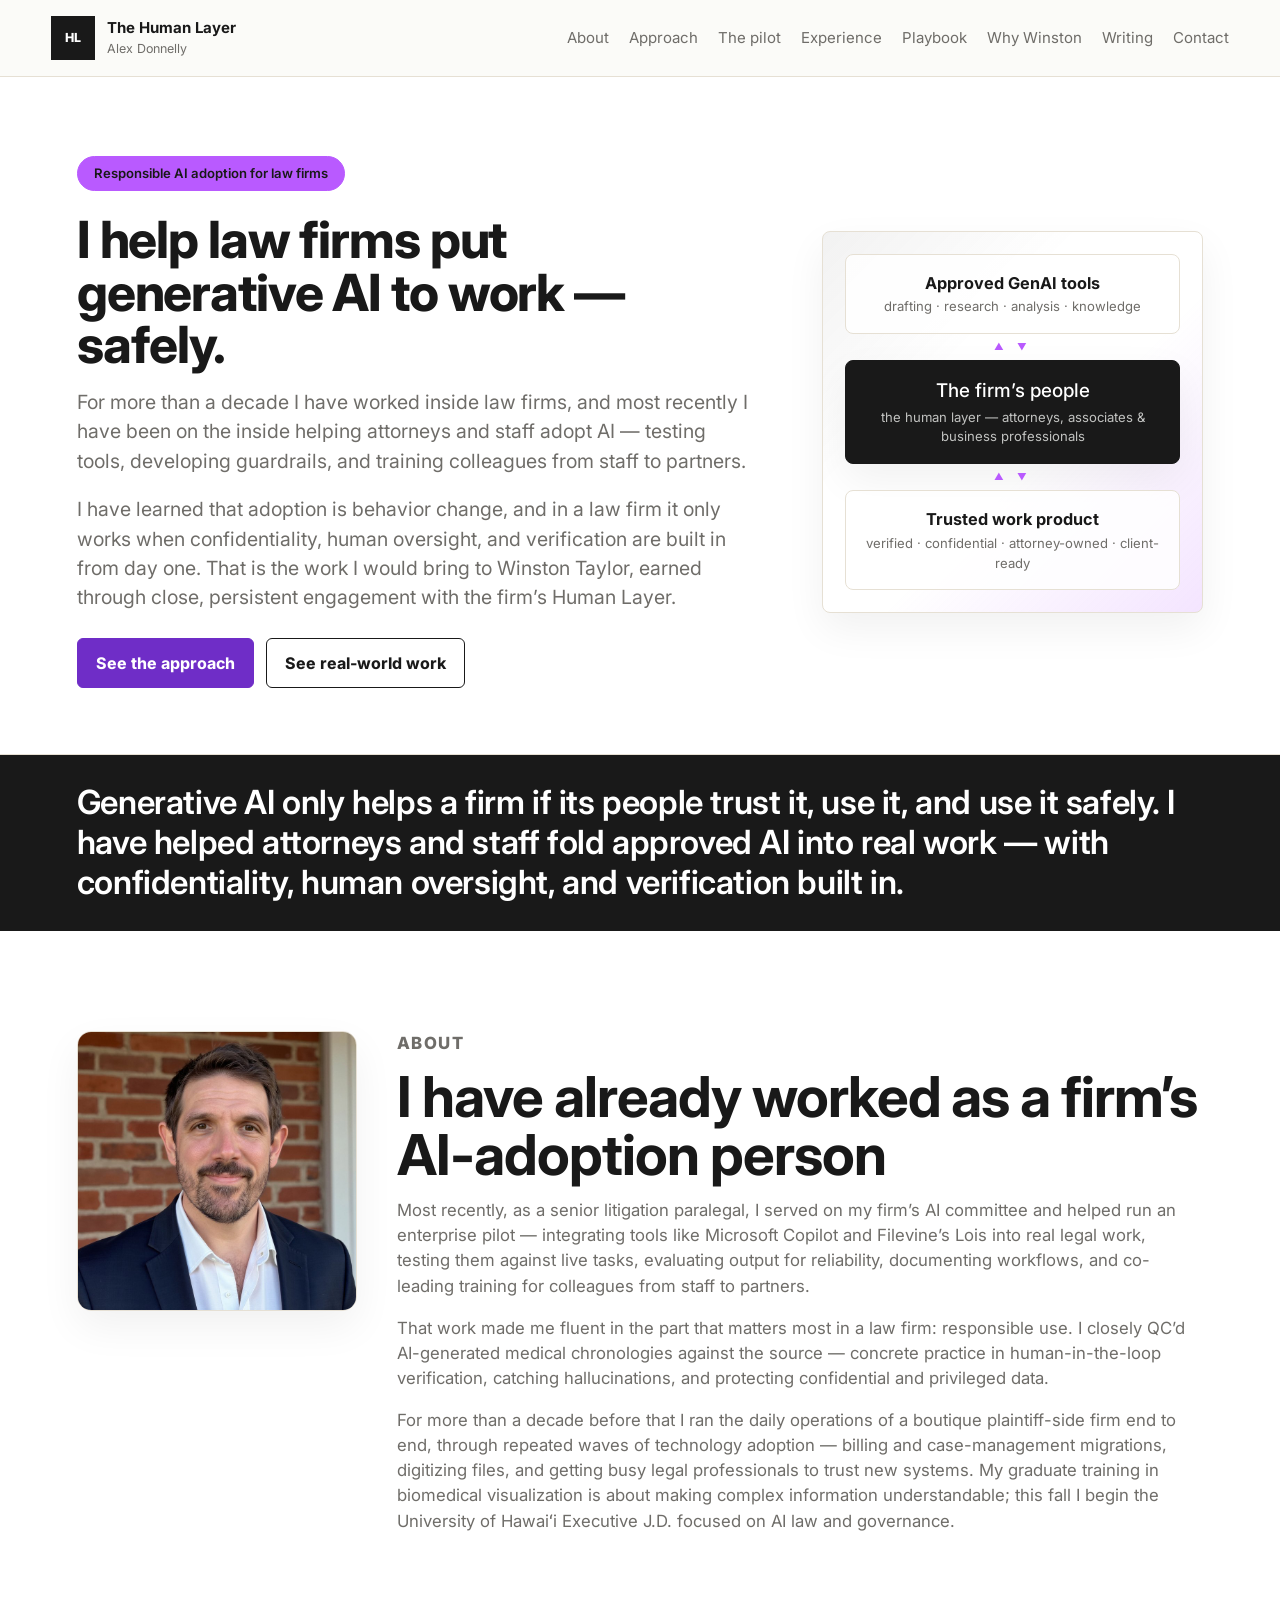
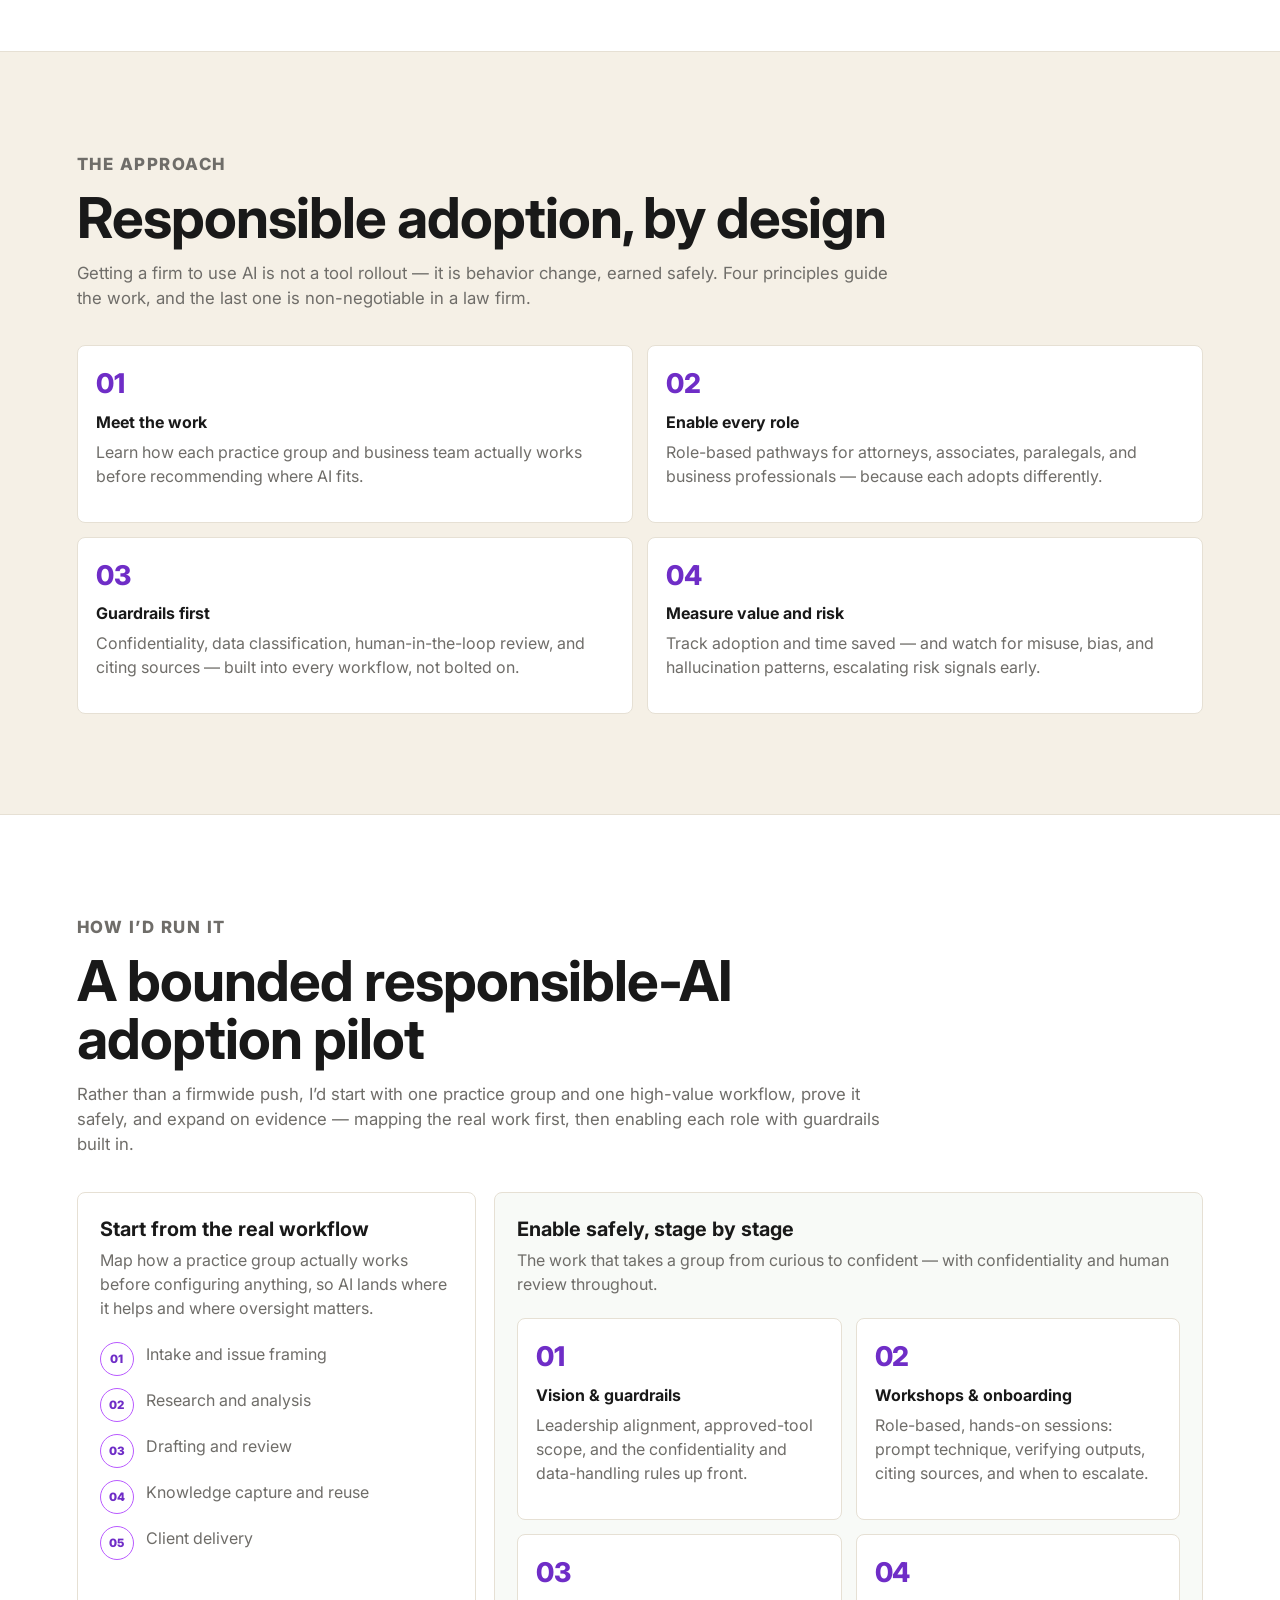
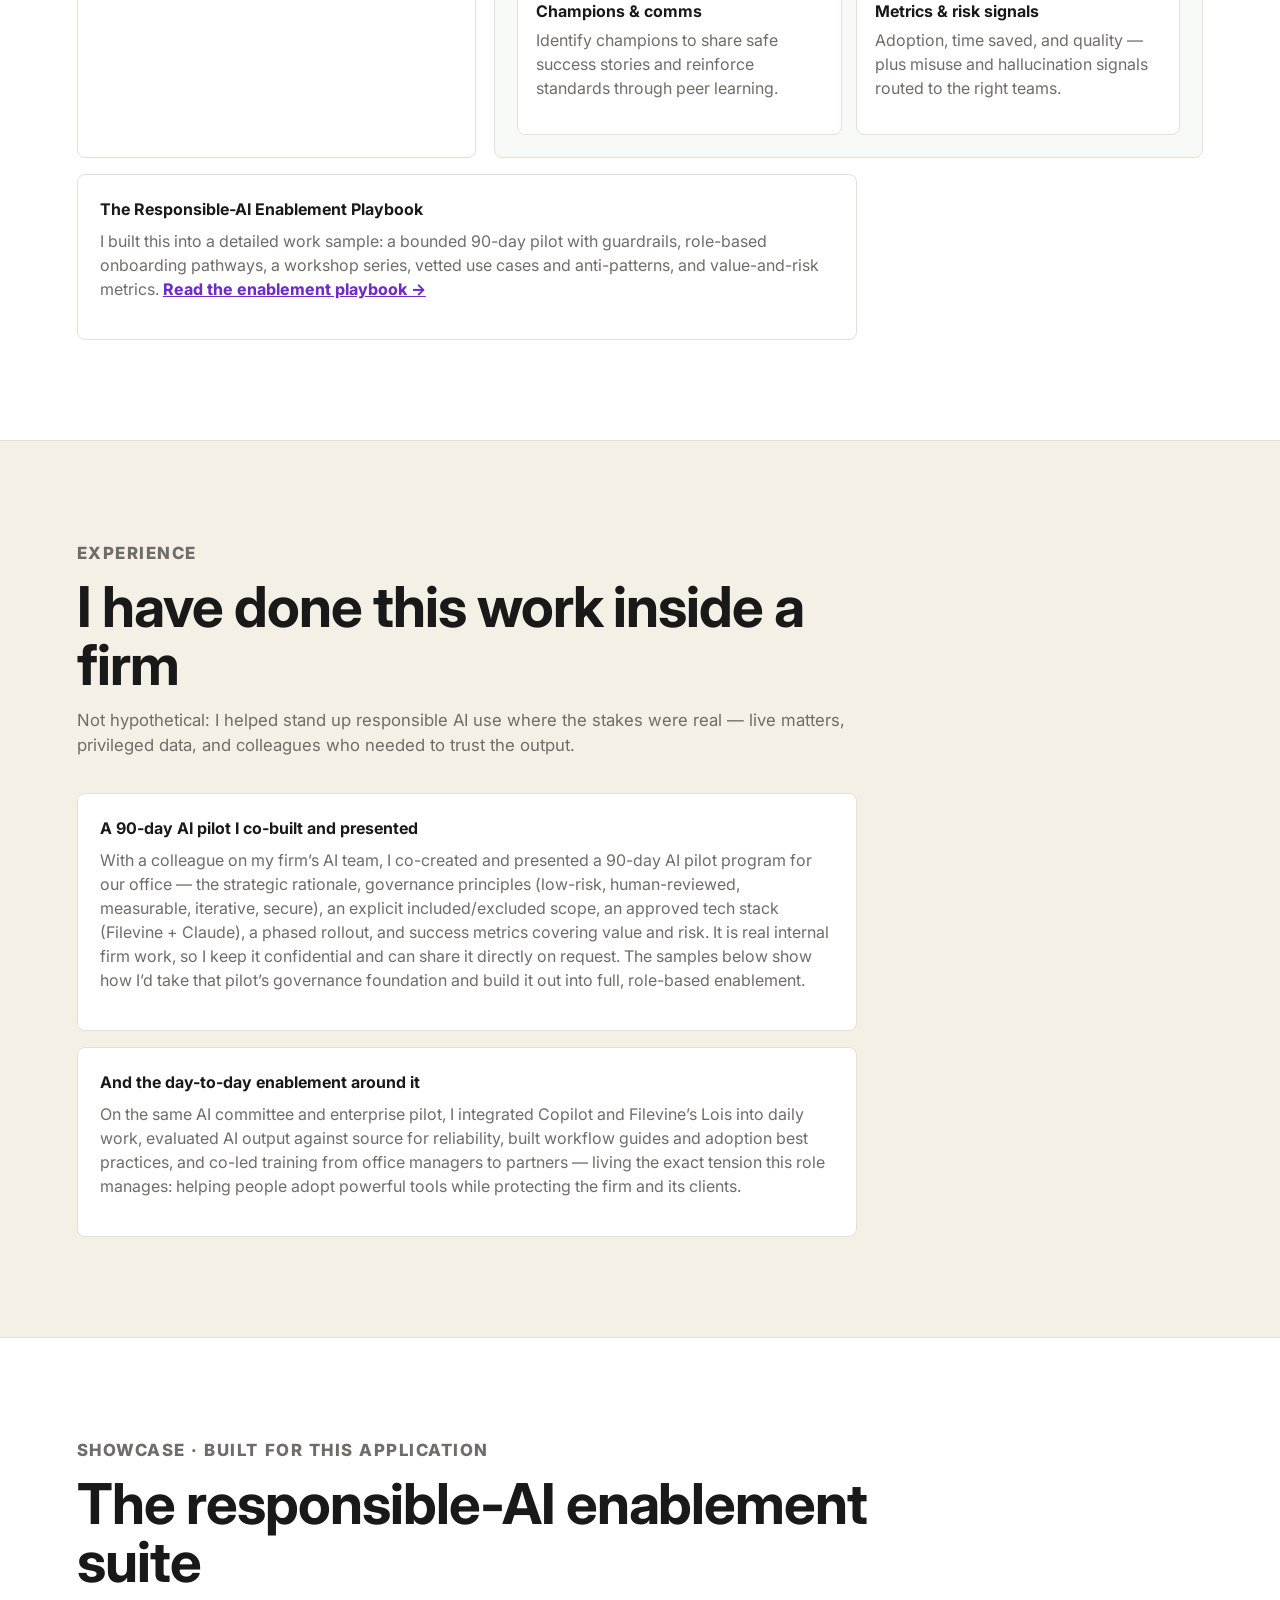
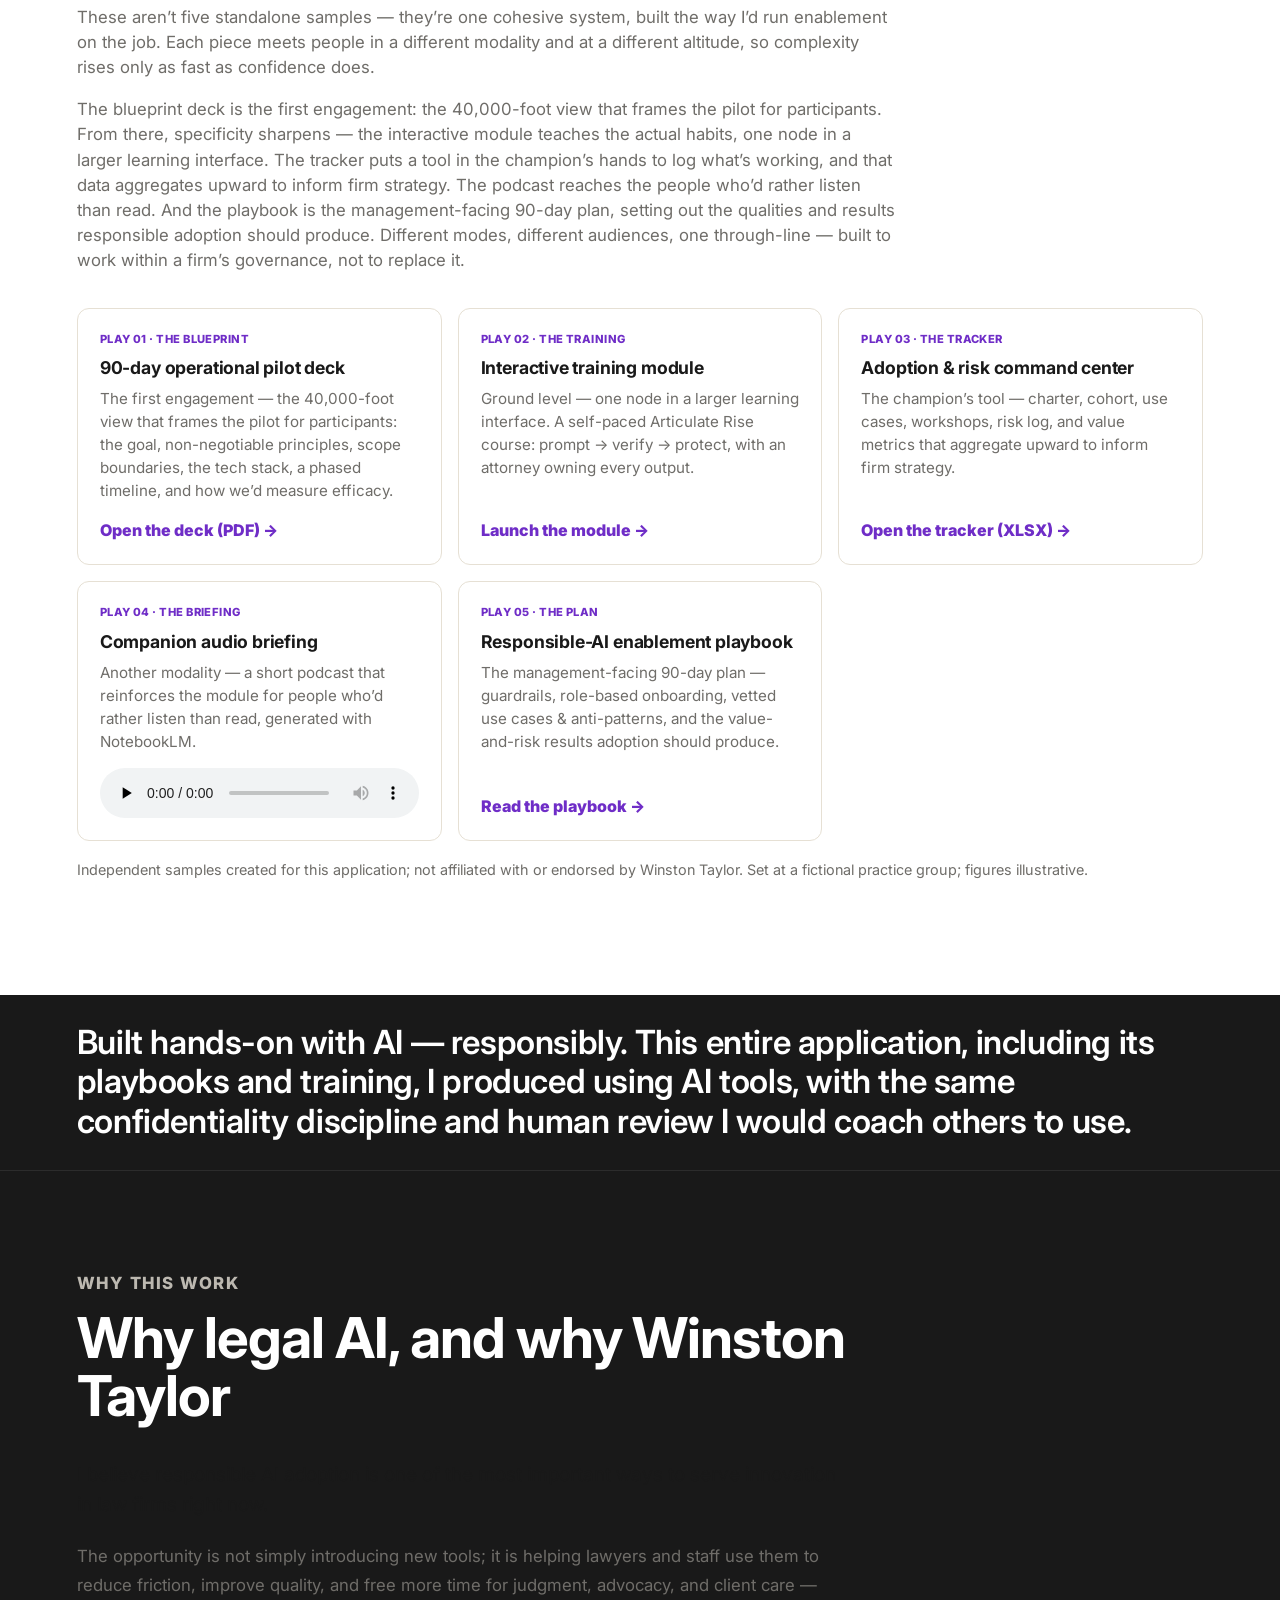
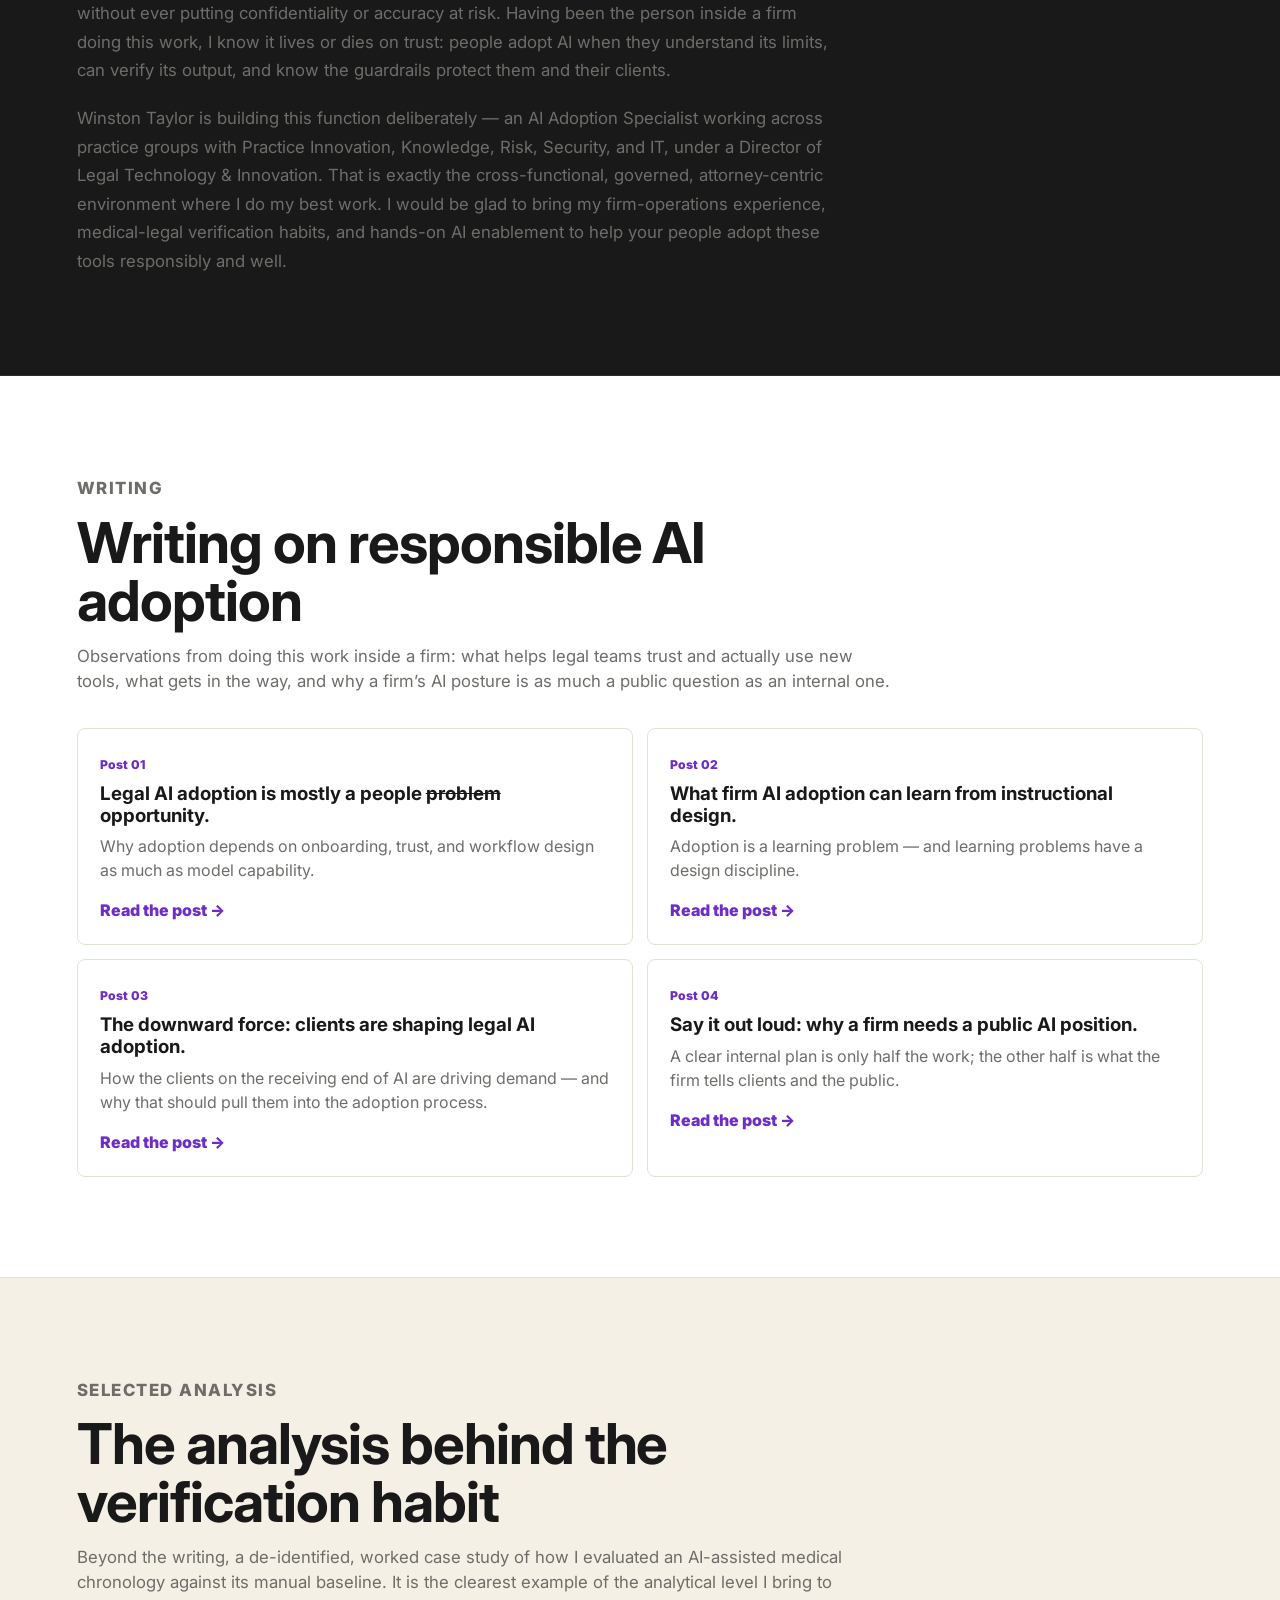
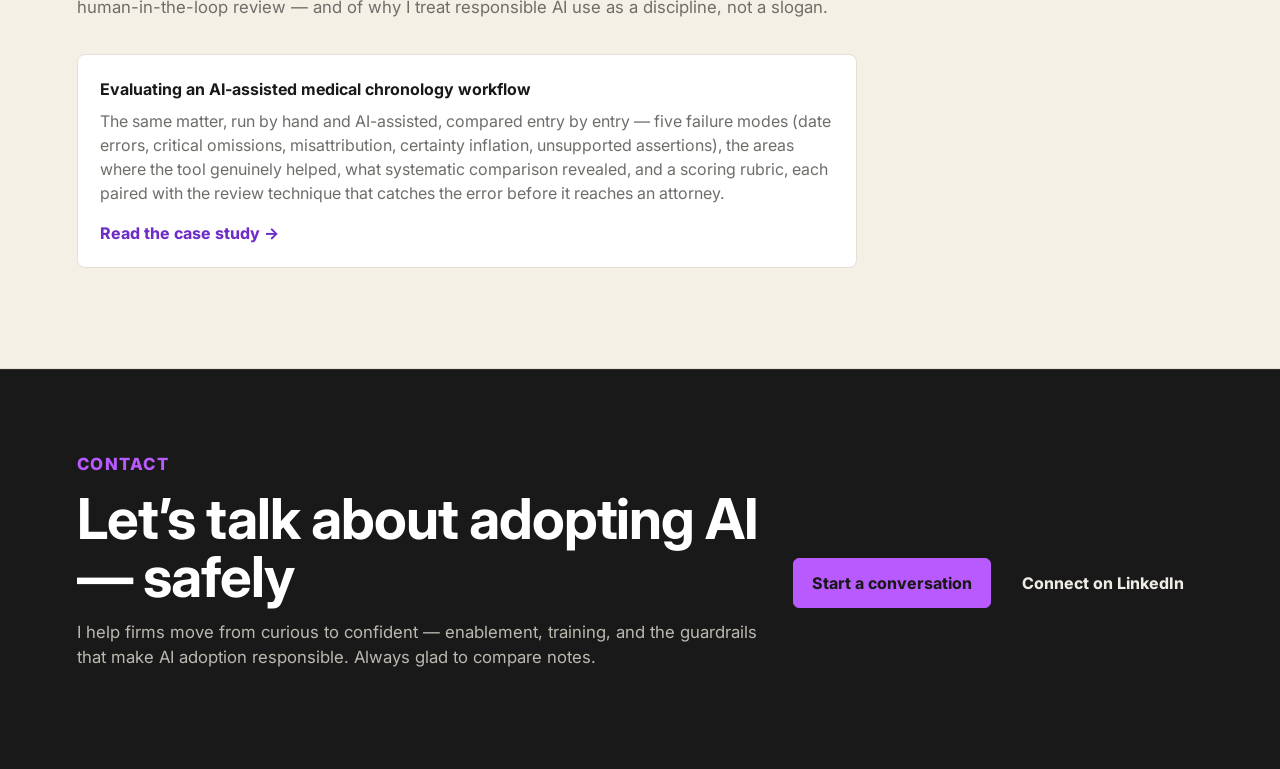
==== index.html @ 88c88d48 "style update" ====
<!doctype html>
<html lang="en">
  <head>
    <!-- Google tag (gtag.js) -->
    <script async src="https://www.googletagmanager.com/gtag/js?id=G-5SEJFHV82K"></script>
    <script>
      window.dataLayer = window.dataLayer || [];
      function gtag(){dataLayer.push(arguments);}
      gtag('js', new Date());
      gtag('config', 'G-5SEJFHV82K');
    </script>
    <meta charset="utf-8">
    <meta name="viewport" content="width=device-width, initial-scale=1">
    <title>The Human Layer | Alex Donnelly — Responsible AI Adoption for Law Firms</title>
    <meta
      name="description"
      content="Responsible generative-AI adoption inside law firms: enablement, training, guardrails, and change management that help attorneys and staff use approved AI safely and well."
    >
    <link rel="icon" href="favicon.svg" type="image/svg+xml">
    <link rel="icon" href="favicon.png" sizes="48x48">
    <link rel="apple-touch-icon" href="apple-touch-icon.png">
    <link rel="preconnect" href="https://fonts.googleapis.com">
    <link rel="preconnect" href="https://fonts.gstatic.com" crossorigin>
    <link href="https://fonts.googleapis.com/css2?family=Inter:wght@400;500;600;700;800&display=swap" rel="stylesheet">
    <link rel="stylesheet" href="styles.css?v=2">
    <style>
      .why .prose { max-width: 760px; }
      .why .prose p { margin: 0 0 1.15em; color: var(--muted); font-size: 1.05rem; line-height: 1.7; }
      .why .prose p:last-child { margin-bottom: 0; }
      .why .prose p.lead { color: var(--ink); font-size: 1.2rem; line-height: 1.6; }
    </style>
  </head>
  <body>
    <header class="site-header">
      <a class="brand" href="#top" aria-label="The Human Layer home">
        <span class="brand-mark" aria-hidden="true">HL</span>
        <span>
          <strong>The Human Layer</strong>
          <small>Alex Donnelly</small>
        </span>
      </a>
      <nav class="nav" aria-label="Primary navigation">
        <a href="#about">About</a>
        <a href="#approach">Approach</a>
        <a href="#pilot">The pilot</a>
        <a href="#experience">Experience</a>
        <a href="#playbook">Playbook</a>
        <a href="#why">Why Winston</a>
        <a href="#writing">Writing</a>
        <a href="#contact">Contact</a>
      </nav>
    </header>

    <main id="top">
      <section class="hero">
        <div class="hero-copy">
          <p class="eyebrow">Responsible AI adoption for law firms</p>
          <h1>I help law firms put generative AI to work &mdash; safely.</h1>
          <p class="lede">
            For more than a decade I have worked inside law firms, and most recently I have been on the
            inside helping attorneys and staff adopt AI &mdash; testing tools, developing guardrails, and
            training colleagues from staff to partners.
          </p>
          <p class="lede">
            I have learned that adoption is behavior change, and in a law firm it only works when
            confidentiality, human oversight, and verification are built in from day one. That is the work I
            would bring to Winston Taylor, earned through close, persistent engagement with the firm&rsquo;s
            Human Layer.
          </p>
          <div class="hero-actions" aria-label="Primary actions">
            <a class="button primary" href="#approach">See the approach</a>
            <a class="button secondary" href="#experience">See real-world work</a>
          </div>
        </div>

        <aside class="systems-panel" aria-label="Diagram: approved AI becomes trusted work product through the firm's people — the human layer">
          <div class="stack">
            <div class="stack-layer">
              <strong>Approved GenAI tools</strong>
              <span>drafting &middot; research &middot; analysis &middot; knowledge</span>
            </div>
            <div class="stack-flow" aria-hidden="true">&#9650;&ensp;&#9660;</div>
            <div class="stack-layer human-layer">
              <strong>The firm&rsquo;s people</strong>
              <span>the human layer &mdash; attorneys, associates &amp; business professionals</span>
            </div>
            <div class="stack-flow" aria-hidden="true">&#9650;&ensp;&#9660;</div>
            <div class="stack-layer">
              <strong>Trusted work product</strong>
              <span>verified &middot; confidential &middot; attorney-owned &middot; client-ready</span>
            </div>
          </div>
        </aside>
      </section>

      <section class="thesis-band" aria-label="Positioning statement">
        <p>
          Generative AI only helps a firm if its people trust it, use it, and use it safely. I have helped
          attorneys and staff fold approved AI into real work &mdash; with confidentiality, human oversight, and
          verification built in.
        </p>
      </section>

      <section id="about" class="section">
        <div class="about-layout">
          <img class="about-photo" src="headshot.jpg" alt="Portrait of Alex Donnelly" width="280" height="280" loading="lazy">
          <div class="section-heading about-copy">
            <p class="eyebrow">About</p>
            <h2>I have already worked as a firm&rsquo;s AI-adoption person</h2>
            <p>
              Most recently, as a senior litigation paralegal, I served on my firm&rsquo;s AI committee and
              helped run an enterprise pilot &mdash; integrating tools like Microsoft Copilot and
              Filevine&rsquo;s Lois into real legal work, testing them against live tasks, evaluating output
              for reliability, documenting workflows, and co-leading training for colleagues from staff to
              partners.
            </p>
            <p>
              That work made me fluent in the part that matters most in a law firm: responsible use. I
              closely QC&rsquo;d AI-generated medical chronologies against the source &mdash; concrete
              practice in human-in-the-loop verification, catching hallucinations, and protecting
              confidential and privileged data.
            </p>
            <p>
              For more than a decade before that I ran the daily operations of a boutique plaintiff-side firm
              end to end, through repeated waves of technology adoption &mdash; billing and case-management
              migrations, digitizing files, and getting busy legal professionals to trust new systems. My
              graduate training in biomedical visualization is about making complex information
              understandable; this fall I begin the University of Hawai&#x2bb;i Executive J.D. focused on AI
              law and governance.
            </p>
          </div>
        </div>
      </section>

      <section id="approach" class="section muted">
        <div class="section-heading">
          <p class="eyebrow">The approach</p>
          <h2>Responsible adoption, by design</h2>
          <p>
            Getting a firm to use AI is not a tool rollout &mdash; it is behavior change, earned safely. Four
            principles guide the work, and the last one is non-negotiable in a law firm.
          </p>
        </div>
        <div class="enablement-cards">
          <article>
            <span>01</span>
            <h4>Meet the work</h4>
            <p>Learn how each practice group and business team actually works before recommending where AI
            fits.</p>
          </article>
          <article>
            <span>02</span>
            <h4>Enable every role</h4>
            <p>Role-based pathways for attorneys, associates, paralegals, and business professionals &mdash;
            because each adopts differently.</p>
          </article>
          <article>
            <span>03</span>
            <h4>Guardrails first</h4>
            <p>Confidentiality, data classification, human-in-the-loop review, and citing sources &mdash;
            built into every workflow, not bolted on.</p>
          </article>
          <article>
            <span>04</span>
            <h4>Measure value and risk</h4>
            <p>Track adoption and time saved &mdash; and watch for misuse, bias, and hallucination patterns,
            escalating risk signals early.</p>
          </article>
        </div>
      </section>

      <section id="pilot" class="section">
        <div class="section-heading">
          <p class="eyebrow">How I&rsquo;d run it</p>
          <h2>A bounded responsible-AI adoption pilot</h2>
          <p>
            Rather than a firmwide push, I&rsquo;d start with one practice group and one high-value workflow,
            prove it safely, and expand on evidence &mdash; mapping the real work first, then enabling each
            role with guardrails built in.
          </p>
        </div>
        <div class="blueprint-layout">
          <div class="blueprint-stage">
            <div class="stage-header">
              <h3>Start from the real workflow</h3>
              <p>Map how a practice group actually works before configuring anything, so AI lands where it
              helps and where oversight matters.</p>
            </div>
            <ol class="timeline">
              <li>Intake and issue framing</li>
              <li>Research and analysis</li>
              <li>Drafting and review</li>
              <li>Knowledge capture and reuse</li>
              <li>Client delivery</li>
            </ol>
          </div>
          <div class="blueprint-stage emphasized">
            <div class="stage-header">
              <h3>Enable safely, stage by stage</h3>
              <p>The work that takes a group from curious to confident &mdash; with confidentiality and
              human review throughout.</p>
            </div>
            <div class="enablement-cards">
              <article>
                <span>01</span>
                <h4>Vision &amp; guardrails</h4>
                <p>Leadership alignment, approved-tool scope, and the confidentiality and data-handling
                rules up front.</p>
              </article>
              <article>
                <span>02</span>
                <h4>Workshops &amp; onboarding</h4>
                <p>Role-based, hands-on sessions: prompt technique, verifying outputs, citing sources, and
                when to escalate.</p>
              </article>
              <article>
                <span>03</span>
                <h4>Champions &amp; comms</h4>
                <p>Identify champions to share safe success stories and reinforce standards through peer
                learning.</p>
              </article>
              <article>
                <span>04</span>
                <h4>Metrics &amp; risk signals</h4>
                <p>Adoption, time saved, and quality &mdash; plus misuse and hallucination signals routed to
                the right teams.</p>
              </article>
            </div>
          </div>
        </div>
        <div class="project-preview blueprint-cta">
          <strong>The Responsible-AI Enablement Playbook</strong>
          <p>
            I built this into a detailed work sample: a bounded 90-day pilot with guardrails, role-based
            onboarding pathways, a workshop series, vetted use cases and anti-patterns, and value-and-risk
            metrics.
            <a href="responsible-ai-playbook.html">Read the enablement playbook &rarr;</a>
          </p>
        </div>
      </section>

      <section id="experience" class="section muted">
        <div class="section-heading">
          <p class="eyebrow">Experience</p>
          <h2>I have done this work inside a firm</h2>
          <p>
            Not hypothetical: I helped stand up responsible AI use where the stakes were real &mdash; live
            matters, privileged data, and colleagues who needed to trust the output.
          </p>
        </div>
        <div class="project-preview blueprint-cta">
          <strong>A 90-day AI pilot I co-built and presented</strong>
          <p>
            With a colleague on my firm&rsquo;s AI team, I co-created and presented a 90-day AI pilot program
            for our office &mdash; the strategic rationale, governance principles (low-risk, human-reviewed,
            measurable, iterative, secure), an explicit included/excluded scope, an approved tech stack
            (Filevine + Claude), a phased rollout, and success metrics covering value and risk. It is real
            internal firm work, so I keep it confidential and can share it directly on request. The samples
            below show how I&rsquo;d take that pilot&rsquo;s governance foundation and build it out into full,
            role-based enablement.
          </p>
        </div>
        <div class="project-preview blueprint-cta">
          <strong>And the day-to-day enablement around it</strong>
          <p>
            On the same AI committee and enterprise pilot, I integrated Copilot and Filevine&rsquo;s Lois
            into daily work, evaluated AI output against source for reliability, built workflow guides and
            adoption best practices, and co-led training from office managers to partners &mdash; living the
            exact tension this role manages: helping people adopt powerful tools while protecting the firm
            and its clients.
          </p>
        </div>
      </section>

      <section id="playbook" class="section">
        <div class="section-heading">
          <p class="eyebrow">Showcase &middot; Built for this application</p>
          <h2>The responsible-AI enablement suite</h2>
          <p>
            These aren&rsquo;t five standalone samples &mdash; they&rsquo;re one cohesive system, built the way
            I&rsquo;d run enablement on the job. Each piece meets people in a different modality and at a
            different altitude, so complexity rises only as fast as confidence does.
          </p>
          <p>
            The blueprint deck is the first engagement: the 40,000-foot view that frames the pilot for
            participants. From there, specificity sharpens &mdash; the interactive module teaches the actual
            habits, one node in a larger learning interface. The tracker puts a tool in the champion&rsquo;s
            hands to log what&rsquo;s working, and that data aggregates upward to inform firm strategy. The
            podcast reaches the people who&rsquo;d rather listen than read. And the playbook is the
            management-facing 90-day plan, setting out the qualities and results responsible adoption should
            produce. Different modes, different audiences, one through-line &mdash; built to work within a
            firm&rsquo;s governance, not to replace it.
          </p>
        </div>
        <div class="suite-block">
          <div class="suite-tiles">
            <a class="suite-tile" href="Winston_AI_Operational_Blueprint_(final).pdf">
              <span class="suite-tag">Play 01 &middot; The blueprint</span>
              <h4>90-day operational pilot deck</h4>
              <p>The first engagement &mdash; the 40,000-foot view that frames the pilot for participants: the
              goal, non-negotiable principles, scope boundaries, the tech stack, a phased timeline, and how
              we&rsquo;d measure efficacy.</p>
              <span class="suite-action">Open the deck (PDF) <span aria-hidden="true">&rarr;</span></span>
            </a>
            <a class="suite-tile" href="training-module.html">
              <span class="suite-tag">Play 02 &middot; The training</span>
              <h4>Interactive training module</h4>
              <p>Ground level &mdash; one node in a larger learning interface. A self-paced Articulate Rise
              course: prompt &rarr; verify &rarr; protect, with an attorney owning every output.</p>
              <span class="suite-action">Launch the module <span aria-hidden="true">&rarr;</span></span>
            </a>
            <a class="suite-tile" href="Winston_RAI_Adoption_Tracker.xlsx">
              <span class="suite-tag">Play 03 &middot; The tracker</span>
              <h4>Adoption &amp; risk command center</h4>
              <p>The champion&rsquo;s tool &mdash; charter, cohort, use cases, workshops, risk log, and value
              metrics that aggregate upward to inform firm strategy.</p>
              <span class="suite-action">Open the tracker (XLSX) <span aria-hidden="true">&rarr;</span></span>
            </a>

            <div class="suite-tile suite-tile--audio">
              <span class="suite-tag">Play 04 &middot; The briefing</span>
              <h4>Companion audio briefing</h4>
              <p>Another modality &mdash; a short podcast that reinforces the module for people who&rsquo;d
              rather listen than read, generated with NotebookLM.</p>
              <audio controls preload="none" class="suite-audio">
                <source src="Winston_RAI_Briefing.m4a" type="audio/mp4">
                Your browser doesn&rsquo;t support inline audio &mdash;
                <a href="Winston_RAI_Briefing.m4a">download the briefing</a>.
              </audio>
            </div>
            <a class="suite-tile" href="responsible-ai-playbook.html">
              <span class="suite-tag">Play 05 &middot; The plan</span>
              <h4>Responsible-AI enablement playbook</h4>
              <p>The management-facing 90-day plan &mdash; guardrails, role-based onboarding, vetted use cases
              &amp; anti-patterns, and the value-and-risk results adoption should produce.</p>
              <span class="suite-action">Read the playbook <span aria-hidden="true">&rarr;</span></span>
            </a>
          </div>
          <p class="suite-footnote">
            Independent samples created for this application; not affiliated with or endorsed by Winston
            Taylor. Set at a fictional practice group; figures illustrative.
          </p>
        </div>
      </section>

      <section class="thesis-band" aria-label="AI-forward statement">
        <p>
          Built hands-on with AI &mdash; responsibly. This entire application, including its playbooks and
          training, I produced using AI tools, with the same confidentiality discipline and human review I
          would coach others to use.
        </p>
      </section>

      <section id="why" class="section why dark">
        <div class="section-heading">
          <p class="eyebrow">Why this work</p>
          <h2>Why legal AI, and why Winston Taylor</h2>
        </div>
        <div class="prose">
          <p class="lead">
            I believe responsible AI adoption is one of the most important ways to serve innovation in law
            firms right now.
          </p>
          <p>
            The opportunity is not simply introducing new tools; it is helping lawyers and staff use them to
            reduce friction, improve quality, and free more time for judgment, advocacy, and client care
            &mdash; without ever putting confidentiality or accuracy at risk. Having been the person inside a
            firm doing this work, I know it lives or dies on trust: people adopt AI when they understand its
            limits, can verify its output, and know the guardrails protect them and their clients.
          </p>
          <p>
            Winston Taylor is building this function deliberately &mdash; an AI Adoption Specialist working
            across practice groups with Practice Innovation, Knowledge, Risk, Security, and IT, under a
            Director of Legal Technology &amp; Innovation. That is exactly the cross-functional, governed,
            attorney-centric environment where I do my best work. I would be glad to bring my firm-operations
            experience, medical-legal verification habits, and hands-on AI enablement to help your people
            adopt these tools responsibly and well.
          </p>
        </div>
      </section>

      <section id="writing" class="section">
        <div class="section-heading">
          <p class="eyebrow">Writing</p>
          <h2>Writing on responsible AI adoption</h2>
          <p>
            Observations from doing this work inside a firm: what helps legal teams trust and actually use new
            tools, what gets in the way, and why a firm&rsquo;s AI posture is as much a public question as an
            internal one.
          </p>
        </div>
        <div class="writing-list">
          <article>
            <span>Post 01</span>
            <h3><a href="people-problem.html">Legal AI adoption is mostly a people <s>problem</s> opportunity.</a></h3>
            <p>
              Why adoption depends on onboarding, trust, and workflow design as much as model capability.
            </p>
            <a class="text-button" href="people-problem.html">Read the post &rarr;</a>
          </article>
          <article>
            <span>Post 02</span>
            <h3><a href="instructional-design.html">What firm AI adoption can learn from instructional design.</a></h3>
            <p>
              Adoption is a learning problem &mdash; and learning problems have a design discipline.
            </p>
            <a class="text-button" href="instructional-design.html">Read the post &rarr;</a>
          </article>
          <article>
            <span>Post 03</span>
            <h3><a href="downward-force.html">The downward force: clients are shaping legal AI adoption.</a></h3>
            <p>
              How the clients on the receiving end of AI are driving demand &mdash; and why that should pull them
              into the adoption process.
            </p>
            <a class="text-button" href="downward-force.html">Read the post &rarr;</a>
          </article>
          <article>
            <span>Post 04</span>
            <h3><a href="public-ai-position.html">Say it out loud: why a firm needs a public AI position.</a></h3>
            <p>
              A clear internal plan is only half the work; the other half is what the firm tells clients and the
              public.
            </p>
            <a class="text-button" href="public-ai-position.html">Read the post &rarr;</a>
          </article>
        </div>
      </section>

      <section id="analysis" class="section muted">
        <div class="section-heading">
          <p class="eyebrow">Selected analysis</p>
          <h2>The analysis behind the verification habit</h2>
          <p>
            Beyond the writing, a de-identified, worked case study of how I evaluated an AI-assisted medical
            chronology against its manual baseline. It is the clearest example of the analytical level I bring to
            human-in-the-loop review &mdash; and of why I treat responsible AI use as a discipline, not a slogan.
          </p>
        </div>
        <div class="project-preview blueprint-cta">
          <strong>Evaluating an AI-assisted medical chronology workflow</strong>
          <p>
            The same matter, run by hand and AI-assisted, compared entry by entry &mdash; five failure modes
            (date errors, critical omissions, misattribution, certainty inflation, unsupported assertions), the
            areas where the tool genuinely helped, what systematic comparison revealed, and a scoring rubric,
            each paired with the review technique that catches the error before it reaches an attorney.
          </p>
          <a class="text-button" href="chronology-analysis.html">Read the case study &rarr;</a>
        </div>
      </section>

      <section id="contact" class="contact-section">
        <div>
          <p class="eyebrow">Contact</p>
          <h2>Let&rsquo;s talk about adopting AI &mdash; safely</h2>
          <p>
            I help firms move from curious to confident &mdash; enablement, training, and the guardrails that
            make AI adoption responsible. Always glad to compare notes.
          </p>
        </div>
        <div class="hero-actions">
          <a class="button primary" href="mailto:a.james.donnelly@gmail.com">Start a conversation</a>
          <a class="button secondary" href="https://www.linkedin.com/in/alexjdonnelly">Connect on LinkedIn</a>
        </div>
      </section>
    </main>
  </body>
</html>
---- styles.css ----
:root {
  color-scheme: light;
  --ink: #191919;
  --muted: #6f6d69;
  --line: #e6e0d4;
  --paper: #ffffff;
  --soft: #f5f0e6;
  --blue: #6f2dc7;
  --brand: #b95aff;
  --green: #5f6b4f;
  --gold: #b95aff;
  --rust: #9a5638;
  --white: #ffffff;
  --shadow: 0 16px 40px rgba(20, 20, 25, 0.06);
}

* {
  box-sizing: border-box;
}

html {
  scroll-behavior: smooth;
}

body {
  margin: 0;
  background: var(--paper);
  color: var(--ink);
  font-family:
    Inter, ui-sans-serif, system-ui, -apple-system, BlinkMacSystemFont, "Segoe UI", sans-serif;
  line-height: 1.5;
}

a {
  color: inherit;
}

.site-header {
  position: sticky;
  top: 0;
  z-index: 10;
  display: flex;
  align-items: center;
  justify-content: space-between;
  gap: 24px;
  padding: 16px clamp(18px, 4vw, 56px);
  border-bottom: 1px solid var(--line);
  background: rgba(251, 250, 247, 0.82);
  backdrop-filter: blur(16px);
}

.brand {
  display: inline-flex;
  align-items: center;
  gap: 12px;
  min-width: 230px;
  text-decoration: none;
}

.brand-mark {
  display: grid;
  width: 44px;
  height: 44px;
  place-items: center;
  border: 1px solid var(--ink);
  background: var(--ink);
  color: var(--white);
  font-size: 0.78rem;
  font-weight: 800;
}

.brand strong,
.brand small {
  display: block;
}

.brand strong {
  font-size: 0.94rem;
}

.brand small {
  color: var(--muted);
  font-size: 0.78rem;
}

.nav {
  display: flex;
  flex-wrap: wrap;
  justify-content: flex-end;
  gap: 8px 20px;
  color: var(--muted);
  font-size: 0.94rem;
}

.nav a {
  text-decoration: none;
}

.nav a:hover {
  color: var(--ink);
}

.hero {
  display: grid;
  grid-template-columns: minmax(0, 1.25fr) minmax(300px, 0.7fr);
  gap: clamp(28px, 5vw, 64px);
  align-items: center;
  min-height: calc(84svh - 78px);
  padding: clamp(30px, 4vw, 52px) clamp(18px, 6vw, 80px) clamp(22px, 3vw, 38px);
  border-bottom: 1px solid var(--line);
}

.eyebrow {
  margin: 0 0 12px;
  color: var(--blue);
  font-size: 0.78rem;
  font-weight: 800;
  letter-spacing: 0.09em;
  text-transform: uppercase;
}

/* Hero tag styled as a bordered pill, like Eve's */
.hero .eyebrow {
  display: inline-block;
  margin-bottom: 22px;
  padding: 7px 16px;
  border: 1px solid var(--brand);
  border-radius: 999px;
  background: var(--brand);
  color: var(--ink);
  font-size: 0.82rem;
  font-weight: 600;
  letter-spacing: 0;
  text-transform: none;
}

h1,
h2,
h3,
h4,
p {
  margin-top: 0;
}

h1 {
  max-width: 910px;
  margin-bottom: 18px;
  font-family: Inter, ui-sans-serif, system-ui, -apple-system, "Segoe UI", sans-serif;
  font-size: clamp(2.7rem, 4vw, 4.35rem);
  font-weight: 750;
  letter-spacing: -0.022em;
  line-height: 1.02;
}

.lede {
  max-width: 760px;
  color: var(--muted);
  font-size: clamp(1.04rem, 1.55vw, 1.22rem);
}

.hero-actions {
  display: flex;
  flex-wrap: wrap;
  gap: 12px;
  margin-top: 26px;
}

.button {
  display: inline-flex;
  align-items: center;
  justify-content: center;
  min-height: 44px;
  padding: 12px 18px;
  border: 1px solid var(--ink);
  border-radius: 6px;
  font-weight: 750;
  text-decoration: none;
}

.button.primary {
  background: var(--blue);
  border-color: var(--blue);
  color: var(--white);
}

.button.secondary {
  background: transparent;
}

.systems-panel {
  border: 1px solid var(--line);
  border-radius: 8px;
  background:
    linear-gradient(135deg, rgba(31, 29, 26, 0.06), transparent 34%),
    linear-gradient(315deg, rgba(185, 90, 255, 0.16), transparent 42%),
    var(--white);
  box-shadow: var(--shadow);
  overflow: hidden;
}

.panel-head,
.legend {
  display: flex;
  align-items: center;
  justify-content: space-between;
  gap: 16px;
  padding: 16px;
  color: var(--muted);
  font-size: 0.84rem;
}

.panel-head {
  border-bottom: 1px solid var(--line);
}

.status-dot {
  color: var(--green);
  font-weight: 800;
}

.workflow-grid {
  display: grid;
  grid-template-columns: repeat(2, minmax(0, 1fr));
  gap: 12px;
  padding: 18px;
}

.workflow-node {
  position: relative;
  display: grid;
  min-height: 76px;
  place-items: center;
  border: 1px solid var(--line);
  border-radius: 8px;
  background: rgba(255, 255, 255, 0.82);
  font-weight: 800;
}

.workflow-node::after {
  content: "";
  position: absolute;
  right: -7px;
  bottom: -7px;
  width: 18px;
  height: 18px;
  border-radius: 50%;
  background: var(--blue);
}

.workflow-node.human::after {
  background: var(--gold);
}

.legend {
  border-top: 1px solid var(--line);
}

.legend span {
  display: inline-flex;
  align-items: center;
  gap: 8px;
}

.legend i {
  width: 10px;
  height: 10px;
  border-radius: 50%;
}

.human-key {
  background: var(--gold);
}

.ai-key {
  background: var(--blue);
}

.thesis-band {
  padding: 28px clamp(18px, 6vw, 80px);
  background: var(--ink);
  color: var(--white);
}

.thesis-band p {
  max-width: 1180px;
  margin: 0 auto;
  font-family: Inter, ui-sans-serif, system-ui, -apple-system, "Segoe UI", sans-serif;
  font-size: clamp(1.35rem, 2.6vw, 2.35rem);
  font-weight: 600;
  letter-spacing: -0.012em;
  line-height: 1.2;
}

.section {
  padding: clamp(58px, 8vw, 100px) clamp(18px, 6vw, 80px);
}

.section.muted {
  background: var(--soft);
  border-block: 1px solid var(--line);
}

.section-heading {
  max-width: 820px;
  margin-bottom: 34px;
}

.section-heading h2,
.contact-section h2 {
  margin-bottom: 14px;
  font-family: Inter, ui-sans-serif, system-ui, -apple-system, "Segoe UI", sans-serif;
  font-size: clamp(2rem, 4.4vw, 4.2rem);
  font-weight: 700;
  letter-spacing: -0.018em;
  line-height: 1.03;
}

.section-heading p,
.contact-section p {
  color: var(--muted);
  font-size: 1.05rem;
}

.blueprint-layout {
  display: grid;
  grid-template-columns: minmax(280px, 0.72fr) minmax(0, 1.28fr);
  gap: 18px;
}

.blueprint-stage,
.project-card,
.project-preview,
.writing-list article {
  border: 1px solid var(--line);
  border-radius: 8px;
  background: var(--white);
}

.blueprint-stage {
  padding: 22px;
}

.blueprint-stage.emphasized {
  background: #f8faf7;
}

.stage-header {
  margin-bottom: 22px;
}

.stage-header h3 {
  margin-bottom: 4px;
  font-size: 1.24rem;
}

.stage-header p {
  color: var(--muted);
}

.timeline {
  margin: 0;
  padding: 0;
  list-style: none;
  counter-reset: workflow;
  display: flex;
  flex-direction: column;
  gap: 12px;
}

.timeline li {
  counter-increment: workflow;
  position: relative;
  padding-left: 46px;
  min-height: 34px;
  color: var(--muted);
}

.timeline li::before {
  content: counter(workflow, decimal-leading-zero);
  position: absolute;
  left: 0;
  top: 0;
  box-sizing: border-box;
  width: 34px;
  height: 34px;
  display: flex;
  align-items: center;
  justify-content: center;
  border: 1px solid var(--line);
  border-radius: 50%;
  color: var(--ink);
  font-size: 0.72rem;
  font-weight: 850;
}

.enablement-cards,
.project-grid,
.writing-list {
  display: grid;
  grid-template-columns: repeat(2, minmax(0, 1fr));
  gap: 14px;
}

.enablement-cards article {
  min-height: 170px;
  padding: 18px;
  border: 1px solid var(--line);
  border-radius: 8px;
  background: var(--white);
}

.enablement-cards span,
.writing-list span {
  color: var(--muted);
  font-size: 0.76rem;
  font-weight: 850;
}

.enablement-cards h4,
.writing-list h3,
.project-card h3 {
  margin: 8px 0 8px;
  line-height: 1.16;
}

.enablement-cards p,
.writing-list p,
.project-card p,
.project-preview p {
  color: var(--muted);
}

.project-grid {
  grid-template-columns: repeat(3, minmax(0, 1fr));
}

.project-card {
  display: flex;
  min-height: 250px;
  flex-direction: column;
  padding: 22px;
}

.text-button {
  align-self: flex-start;
  margin-top: auto;
  padding: 0;
  border: 0;
  background: none;
  color: var(--blue);
  cursor: pointer;
  font: inherit;
  font-weight: 850;
}

.text-button:hover {
  text-decoration: underline;
}

.project-preview {
  margin-top: 16px;
  padding: 22px;
}

.project-preview strong {
  display: block;
  margin-bottom: 8px;
}

.writing-list article {
  padding: 22px;
}

.writing-list {
  grid-template-columns: repeat(2, minmax(0, 1fr));
}

.contact-section {
  display: grid;
  grid-template-columns: minmax(0, 1fr) auto;
  gap: 24px;
  align-items: center;
  padding: clamp(48px, 7vw, 82px) clamp(18px, 6vw, 80px);
  background: var(--white);
  border-top: 1px solid var(--line);
}

.contact-section > div {
  max-width: 850px;
}

@media (max-width: 920px) {
  .site-header,
  .contact-section {
    align-items: flex-start;
    flex-direction: column;
  }

  .hero,
  .blueprint-layout,
  .project-grid,
  .writing-list {
    grid-template-columns: 1fr;
  }

  .hero {
    min-height: auto;
  }

  .contact-section {
    display: flex;
  }
}

@media (max-width: 620px) {
  .site-header {
    position: static;
  }

  .brand {
    min-width: 0;
  }

  .nav {
    justify-content: flex-start;
  }

  .enablement-cards {
    grid-template-columns: 1fr;
  }

  .systems-panel {
    display: none;
  }

  .hero {
    padding-top: 32px;
    padding-bottom: 28px;
  }

  h1 {
    font-size: clamp(2.35rem, 11vw, 3rem);
    line-height: 1.03;
  }

  .panel-head,
  .legend {
    align-items: flex-start;
    flex-direction: column;
  }
}

.about-layout {
  display: grid;
  grid-template-columns: 280px 1fr;
  gap: 2.5rem;
  align-items: start;
}

.about-photo {
  width: 100%;
  height: auto;
  border-radius: 14px;
  box-shadow: var(--shadow);
  border: 1px solid var(--line);
}

.about-copy {
  margin: 0;
}

@media (max-width: 920px) {
  .about-layout {
    grid-template-columns: 1fr;
  }

  .about-photo {
    max-width: 240px;
  }
}

/* ===== Evaluation case study ===== */
.records-list,
.findings-list {
  display: grid;
  gap: 14px;
  max-width: 880px;
}

.record {
  padding: 16px 20px;
  border: 1px solid var(--line);
  border-radius: 8px;
  background: var(--white);
}

.record header {
  display: flex;
  align-items: baseline;
  gap: 10px;
  margin-bottom: 6px;
  color: var(--muted);
  font-size: 0.85rem;
  font-weight: 700;
}

.record-id {
  display: inline-grid;
  min-width: 34px;
  padding: 2px 6px;
  place-items: center;
  border-radius: 6px;
  background: var(--ink);
  color: var(--white);
  font-size: 0.74rem;
  font-weight: 850;
}

.record p {
  margin: 0;
  font-family: Inter, ui-sans-serif, system-ui, -apple-system, "Segoe UI", sans-serif;
  font-size: 0.98rem;
}

.ai-chronology {
  display: grid;
  gap: 12px;
  max-width: 880px;
  margin: 0;
  padding: 0;
  list-style: none;
}

.ai-chronology li {
  position: relative;
  padding: 14px 18px;
  border: 1px solid var(--rust);
  border-left-width: 5px;
  border-radius: 8px;
  background: #fdf6f3;
}

.ai-chronology li.ok {
  border-color: var(--line);
  border-left-color: var(--green);
  background: var(--white);
}

.chrono-date {
  color: var(--muted);
  font-size: 0.8rem;
  font-weight: 850;
  letter-spacing: 0.04em;
  text-transform: uppercase;
}

.ai-chronology .flag {
  position: absolute;
  top: 12px;
  right: 14px;
  color: var(--rust);
  font-size: 0.8rem;
  font-weight: 850;
}

.ai-chronology p {
  margin: 6px 0 0;
}

.finding {
  padding: 20px 22px;
  border: 1px solid var(--line);
  border-radius: 8px;
  background: var(--white);
}

.finding h3 {
  display: flex;
  align-items: center;
  gap: 10px;
  margin-bottom: 10px;
}

.finding h3 span {
  display: inline-grid;
  min-width: 36px;
  padding: 3px 8px;
  place-items: center;
  border-radius: 6px;
  background: var(--rust);
  color: var(--white);
  font-size: 0.78rem;
  font-weight: 850;
}

.finding .vs {
  padding: 10px 14px;
  border-left: 3px solid var(--line);
  background: var(--soft);
  border-radius: 0 6px 6px 0;
  font-size: 0.95rem;
}

.finding .catch {
  margin-bottom: 0;
  color: var(--blue);
}

.rubric {
  width: 100%;
  max-width: 880px;
  border-collapse: collapse;
  background: var(--white);
}

.rubric th,
.rubric td {
  padding: 12px 14px;
  border: 1px solid var(--line);
  text-align: left;
}

.rubric th {
  background: var(--soft);
  font-size: 0.85rem;
  letter-spacing: 0.04em;
  text-transform: uppercase;
}

.rubric td:last-child {
  font-weight: 850;
  white-space: nowrap;
}

a.text-button {
  text-decoration: none;
}

a.text-button:hover {
  text-decoration: underline;
}

.post-body {
  max-width: 740px;
}

.post-body p {
  margin-bottom: 1.2em;
  font-size: 1.05rem;
  line-height: 1.65;
}

.writing-list h3 a {
  text-decoration: none;
}

.writing-list h3 a:hover {
  text-decoration: underline;
}

/* Hero stack diagram: The Human Layer */
.stack {
  display: grid;
  gap: 6px;
  padding: 22px;
}

.stack-layer {
  display: grid;
  gap: 2px;
  padding: 16px 18px;
  border: 1px solid var(--line);
  border-radius: 8px;
  background: rgba(255, 255, 255, 0.85);
  text-align: center;
}

.stack-layer strong {
  font-size: 1.02rem;
}

.stack-layer span {
  color: var(--muted);
  font-size: 0.82rem;
}

.stack-layer.human-layer {
  border-color: var(--ink);
  background: var(--ink);
  box-shadow: var(--shadow);
}

.stack-layer.human-layer strong {
  color: var(--white);
  font-family: Inter, ui-sans-serif, system-ui, -apple-system, "Segoe UI", sans-serif;
  font-size: 1.18rem;
  font-weight: 500;
}

.stack-layer.human-layer span {
  color: rgba(251, 252, 250, 0.75);
}

.stack-flow {
  color: var(--gold);
  font-size: 0.6rem;
  letter-spacing: 0.4em;
  text-align: center;
}

.project-grid.single {
  grid-template-columns: 1fr;
  max-width: 780px;
}

.project-grid.single .project-card {
  min-height: 0;
  gap: 6px;
}

.blueprint-cta {
  max-width: 780px;
}

.blueprint-cta a {
  color: var(--blue);
  font-weight: 750;
}

/* Workflow inventory table: balance column widths */
.rubric.inventory {
  table-layout: fixed;
}

.rubric.inventory th:nth-child(1) { width: 16%; }
.rubric.inventory th:nth-child(2) { width: 32%; }
.rubric.inventory th:nth-child(3) { width: 27%; }
.rubric.inventory th:nth-child(4) { width: 25%; }

.rubric.inventory td:last-child {
  font-weight: 400;
  white-space: normal;
}

/* Triage job-aid table: balanced 3-column layout */
.rubric.triage {
  table-layout: fixed;
}

.rubric.triage th,
.rubric.triage td {
  vertical-align: top;
  word-wrap: break-word;
  overflow-wrap: break-word;
}

.rubric.triage th:nth-child(1) { width: 32%; }
.rubric.triage th:nth-child(2) { width: 30%; }
.rubric.triage th:nth-child(3) { width: 38%; }

.rubric.triage td:last-child {
  font-weight: 400;
  white-space: normal;
}

/* Product-update format-map table: balanced 4-column layout */
.rubric.formats {
  table-layout: fixed;
}

.rubric.formats th,
.rubric.formats td {
  vertical-align: top;
  word-wrap: break-word;
  overflow-wrap: break-word;
}

.rubric.formats th:nth-child(1) { width: 18%; }
.rubric.formats th:nth-child(2) { width: 18%; }
.rubric.formats th:nth-child(3) { width: 20%; }
.rubric.formats th:nth-child(4) { width: 44%; }

.rubric.formats td:last-child {
  font-weight: 400;
  white-space: normal;
}

/* Release-note block (mirrors Harvey's release-notes layout) */
.relnote {
  max-width: 760px;
  padding: 26px 28px;
  border: 1px solid var(--line);
  border-radius: 10px;
  background: var(--white);
  box-shadow: var(--shadow);
}

.relnote-head {
  display: flex;
  align-items: baseline;
  justify-content: space-between;
  gap: 16px;
  flex-wrap: wrap;
}

.relnote-head h3 {
  margin: 0;
  font-family: Inter, ui-sans-serif, system-ui, -apple-system, "Segoe UI", sans-serif;
  font-weight: 500;
  font-size: 1.65rem;
  line-height: 1.1;
}

.relnote-date {
  color: var(--muted);
  font-size: 0.85rem;
  white-space: nowrap;
}

.pill {
  display: inline-block;
  margin-top: 12px;
  padding: 4px 12px;
  border-radius: 999px;
  background: var(--soft);
  color: var(--muted);
  font-size: 0.74rem;
  font-weight: 700;
  letter-spacing: 0.02em;
}

.relnote-meta {
  display: grid;
  grid-template-columns: repeat(auto-fit, minmax(130px, 1fr));
  gap: 14px 22px;
  margin: 20px 0;
  padding: 18px 0;
  border-top: 1px solid var(--line);
  border-bottom: 1px solid var(--line);
}

.relnote-meta div {
  display: grid;
  gap: 3px;
}

.relnote-meta dt {
  margin: 0;
  color: var(--muted);
  font-size: 0.68rem;
  font-weight: 800;
  letter-spacing: 0.08em;
  text-transform: uppercase;
}

.relnote-meta dd {
  margin: 0;
  font-size: 0.92rem;
  color: var(--ink);
}

.relnote h4 {
  margin: 18px 0 6px;
  color: var(--rust);
  font-size: 0.76rem;
  font-weight: 800;
  letter-spacing: 0.08em;
  text-transform: uppercase;
}

.relnote p {
  margin: 0;
  color: var(--muted);
}

.relnote p + h4 {
  margin-top: 18px;
}

/* Subtle hovers & dividers (restrained, Harvey-style) */
.project-card,
.writing-list article,
.enablement-cards article,
.blueprint-stage,
.finding,
.record,
.systems-panel {
  transition: border-color 0.22s ease, box-shadow 0.22s ease, transform 0.22s ease;
}

.project-card:hover,
.writing-list article:hover,
.enablement-cards article:hover,
.finding:hover {
  border-color: #e0d8cb;
  box-shadow: 0 10px 30px rgba(31, 29, 26, 0.05);
}

.nav a {
  transition: color 0.18s ease;
}

.text-button {
  transition: color 0.18s ease;
}

/* Two-column meta table (label / value) */
.rubric.meta {
  table-layout: fixed;
}

.rubric.meta td {
  vertical-align: top;
}

.rubric.meta td:nth-child(1) { width: 22%; }

.rubric.meta td:last-child {
  font-weight: 400;
  white-space: normal;
}

/* Enablement-suite tiles */
.suite-block {
  margin-top: 20px;
}

.suite-block .suite-title {
  margin: 6px 0 10px;
  font-size: clamp(1.5rem, 2.6vw, 2.1rem);
  font-weight: 700;
  letter-spacing: -0.015em;
  line-height: 1.1;
}

.suite-block .suite-lede {
  max-width: 60ch;
  margin: 0 0 4px;
  color: var(--muted);
}

.suite-tiles {
  display: grid;
  grid-template-columns: repeat(3, minmax(0, 1fr));
  gap: 16px;
  margin-top: 22px;
}

.suite-tile {
  display: flex;
  flex-direction: column;
  gap: 10px;
  padding: 22px;
  border: 1px solid var(--line);
  border-radius: 12px;
  background: var(--white);
  color: var(--ink);
  text-decoration: none;
  transition:
    background 0.18s ease,
    border-color 0.18s ease,
    transform 0.18s ease,
    box-shadow 0.18s ease;
}

a.suite-tile:hover {
  background: #edece8;
  border-color: #d3d3cd;
  transform: translateY(-3px);
  box-shadow: var(--shadow);
}

a.suite-tile:focus-visible {
  outline: 2px solid var(--ink);
  outline-offset: 2px;
}

.suite-tag {
  font-size: 0.7rem;
  font-weight: 800;
  letter-spacing: 0.04em;
  text-transform: uppercase;
  color: var(--muted);
}

.suite-tile h4 {
  margin: 0;
  font-size: 1.1rem;
  font-weight: 700;
  letter-spacing: -0.01em;
  line-height: 1.2;
}

.suite-tile p {
  margin: 0;
  color: var(--muted);
  font-size: 0.95rem;
  line-height: 1.5;
}

.suite-action {
  margin-top: auto;
  padding-top: 6px;
  color: var(--blue);
  font-weight: 850;
}

.suite-action span {
  display: inline-block;
  transition: transform 0.18s ease;
}

a.suite-tile:hover .suite-action span {
  transform: translateX(4px);
}

.suite-tile--audio .suite-audio {
  width: 100%;
  margin-top: auto;
  padding-top: 4px;
}

.suite-footnote {
  margin-top: 18px;
  color: var(--muted);
  font-size: 0.9rem;
}

.suite-footnote a {
  font-weight: 700;
}

@media (max-width: 820px) {
  .suite-tiles {
    grid-template-columns: 1fr;
  }
}

/* ===== Contrast & vibrancy pass ===== */

/* Vibrant section numbers and tags */
.enablement-cards span {
  color: var(--blue);
  font-size: 1.7rem;
  font-weight: 800;
  letter-spacing: -0.01em;
}

.writing-list span,
.suite-tag {
  color: var(--blue);
}

.timeline li::before {
  border-color: var(--brand);
  color: var(--blue);
}

/* Card hover gains a purple edge */
.enablement-cards article:hover,
.writing-list article:hover,
.finding:hover,
.blueprint-stage:hover {
  border-color: var(--brand);
  box-shadow: 0 12px 30px rgba(111, 45, 199, 0.10);
}

/* Dark section treatment — adds rhythm and contrast */
.section.dark {
  background: var(--ink);
  color: #efece6;
  border-block: 1px solid #2c2c2c;
}

.section.dark .section-heading h2 {
  color: #ffffff;
}

.section.dark .section-heading p,
.section.dark p {
  color: rgba(245, 240, 230, 0.74);
}

.section.dark .eyebrow {
  color: var(--brand);
}

.section.dark a {
  color: #d9c2ff;
}

/* High-contrast contact close on every page */
.contact-section {
  background: var(--ink);
  border-top: 1px solid #2c2c2c;
  color: #efece6;
}

.contact-section .eyebrow {
  color: var(--brand);
}

.contact-section h2 {
  color: #ffffff;
}

.contact-section p {
  color: rgba(245, 240, 230, 0.74);
}

.contact-section .button.primary {
  background: var(--brand);
  border-color: var(--brand);
  color: var(--ink);
}

.contact-section .button.primary:hover {
  background: #c977ff;
  border-color: #c977ff;
}
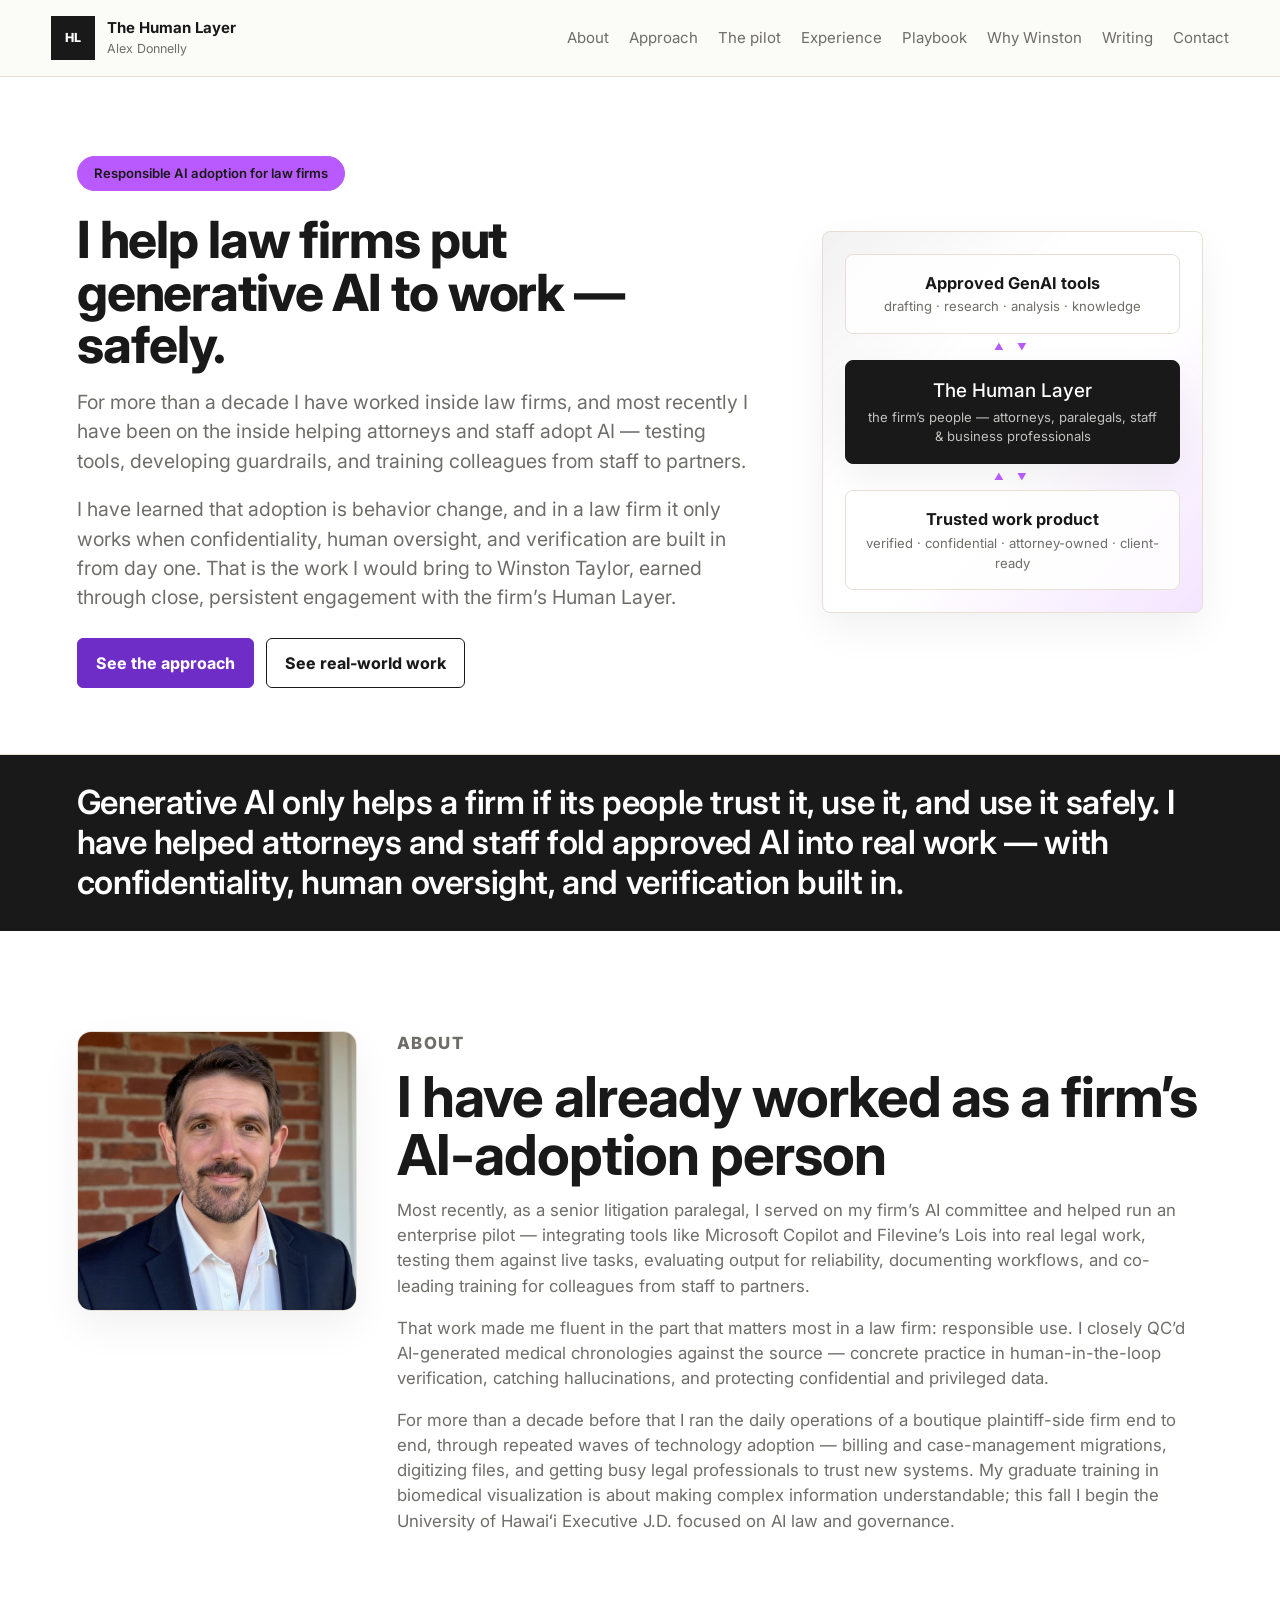
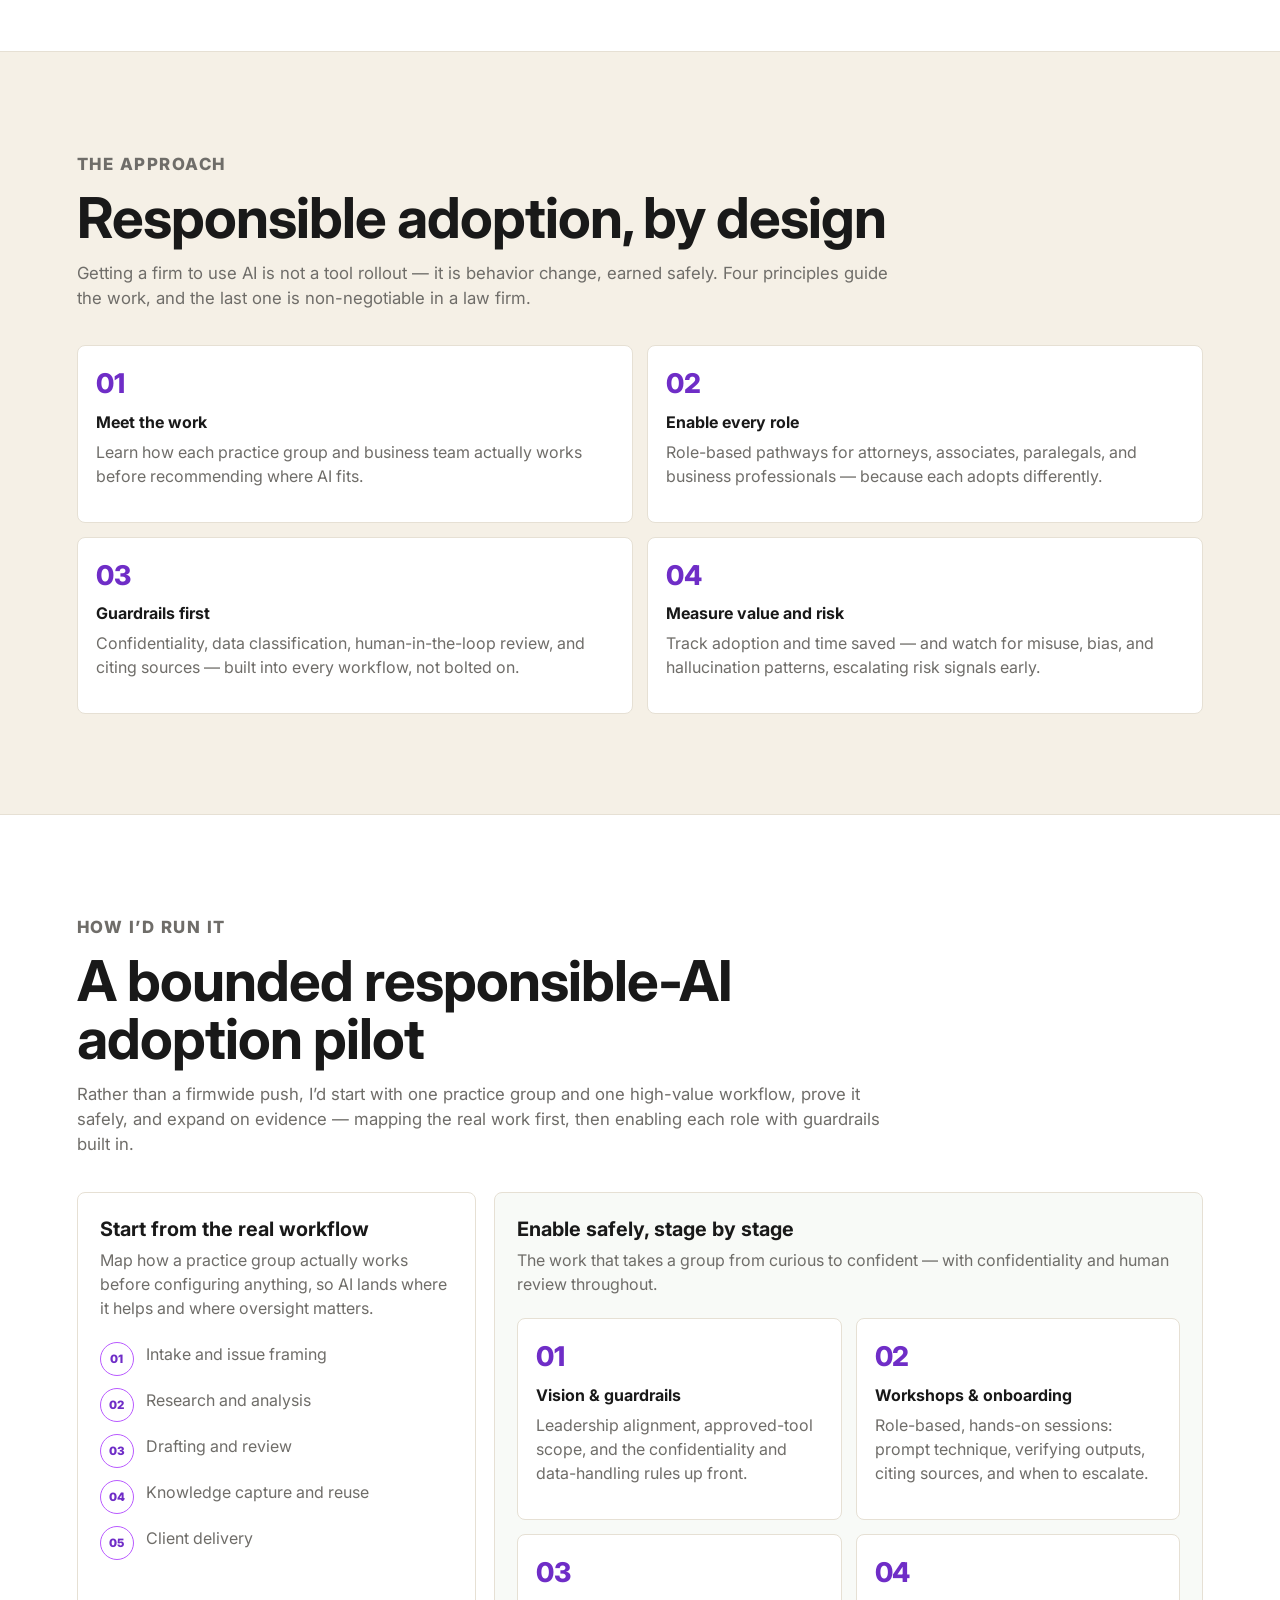
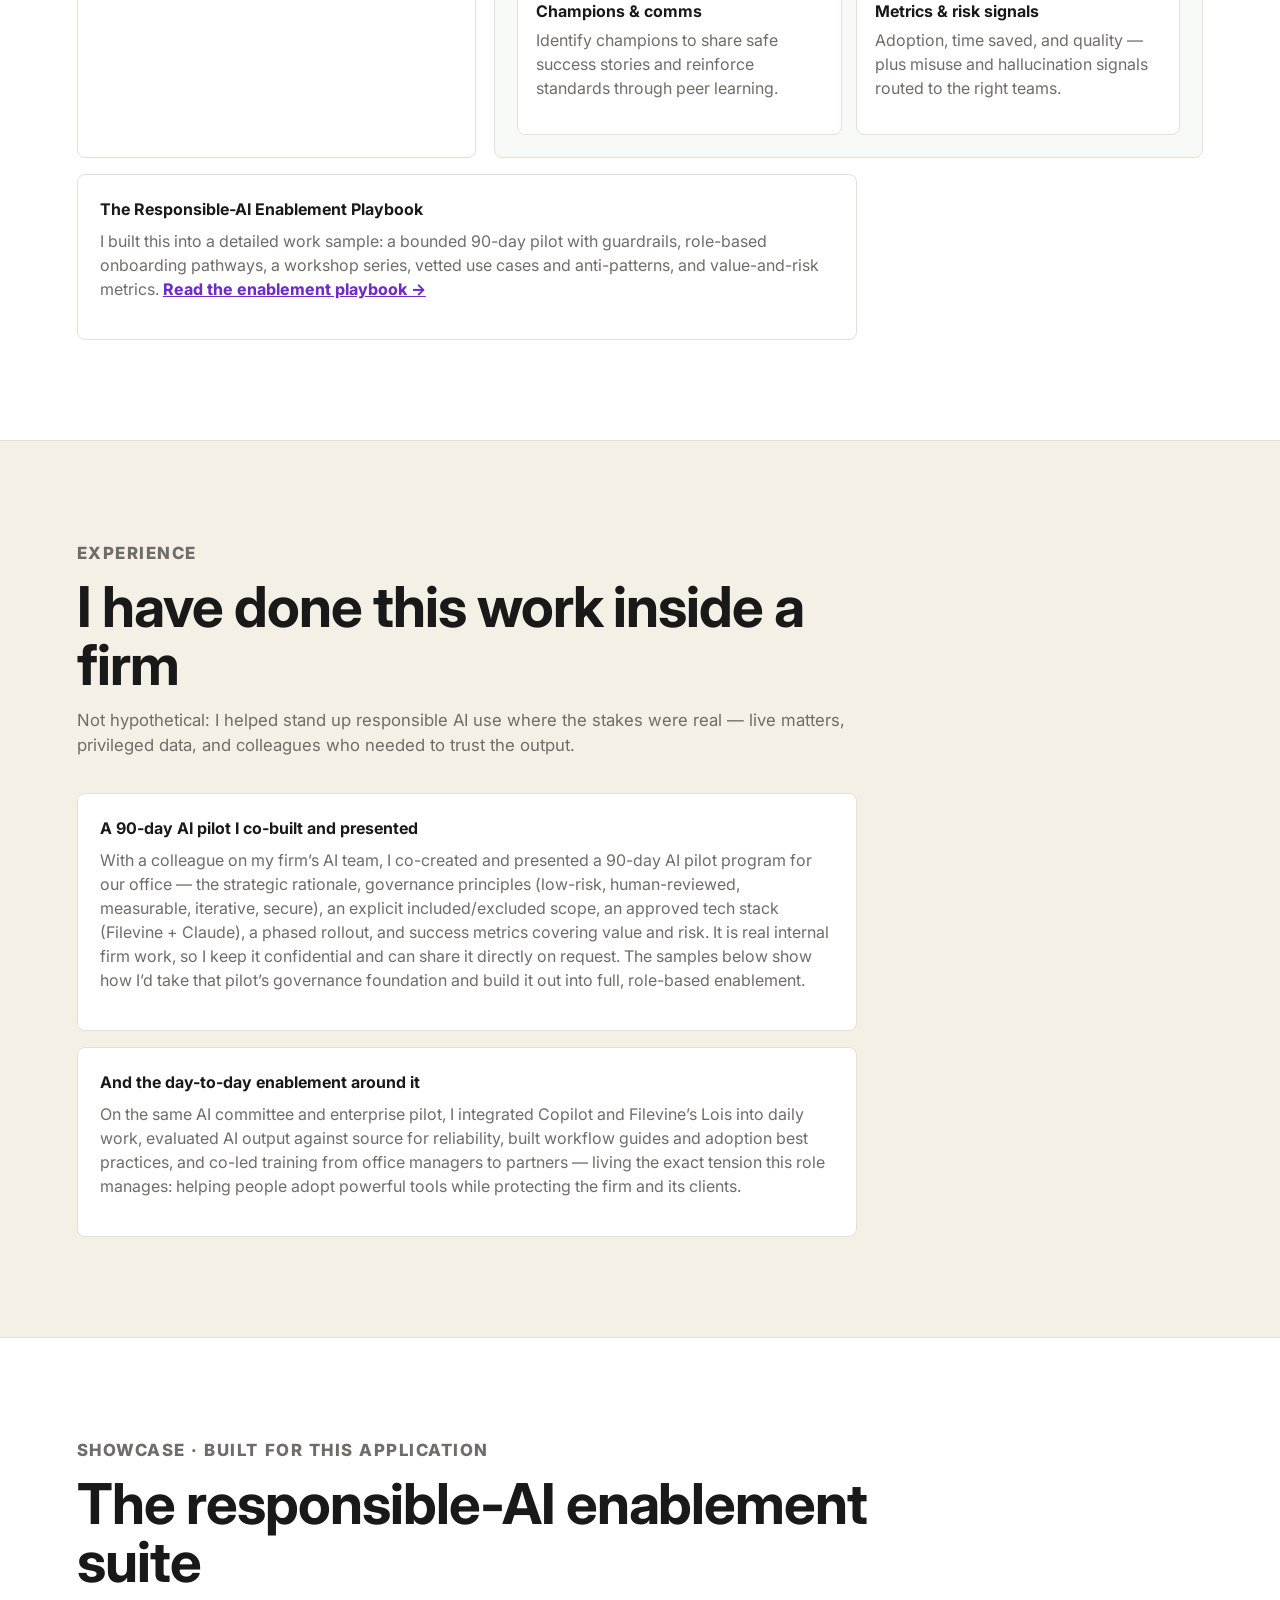
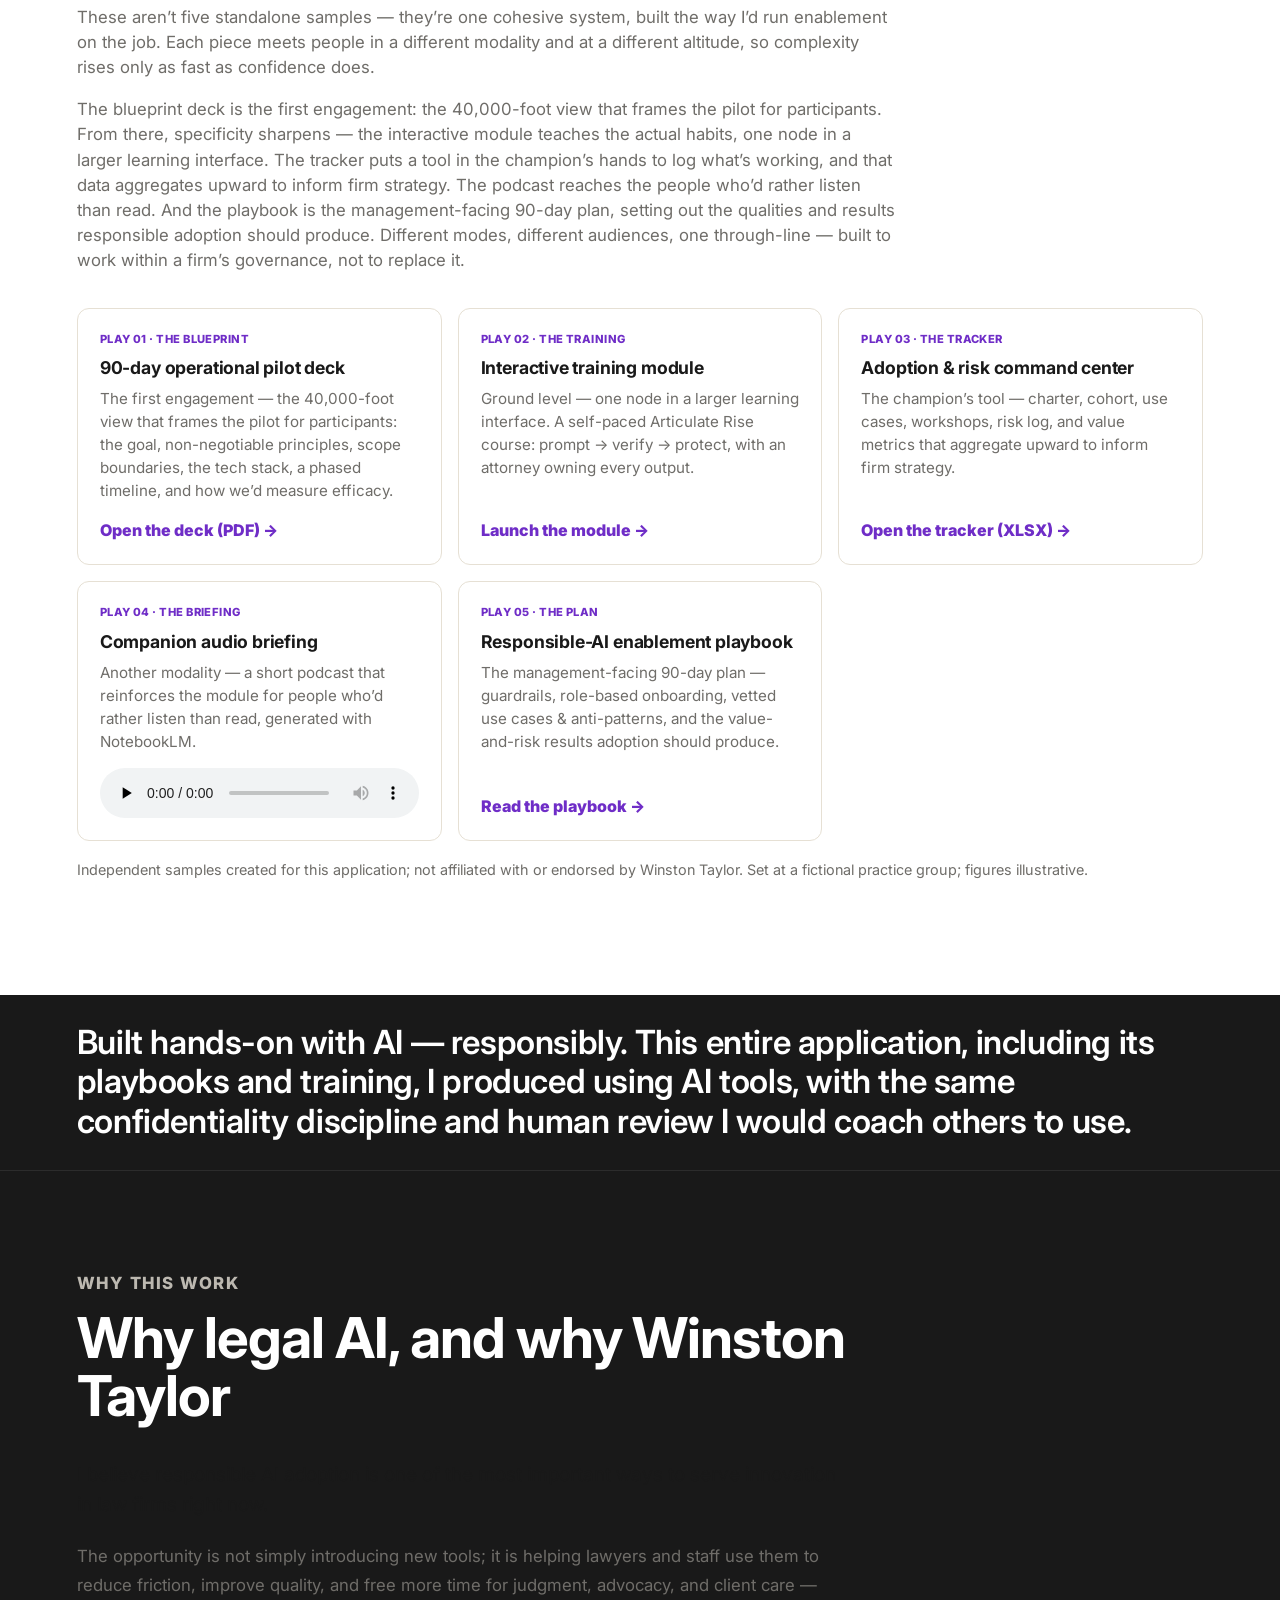
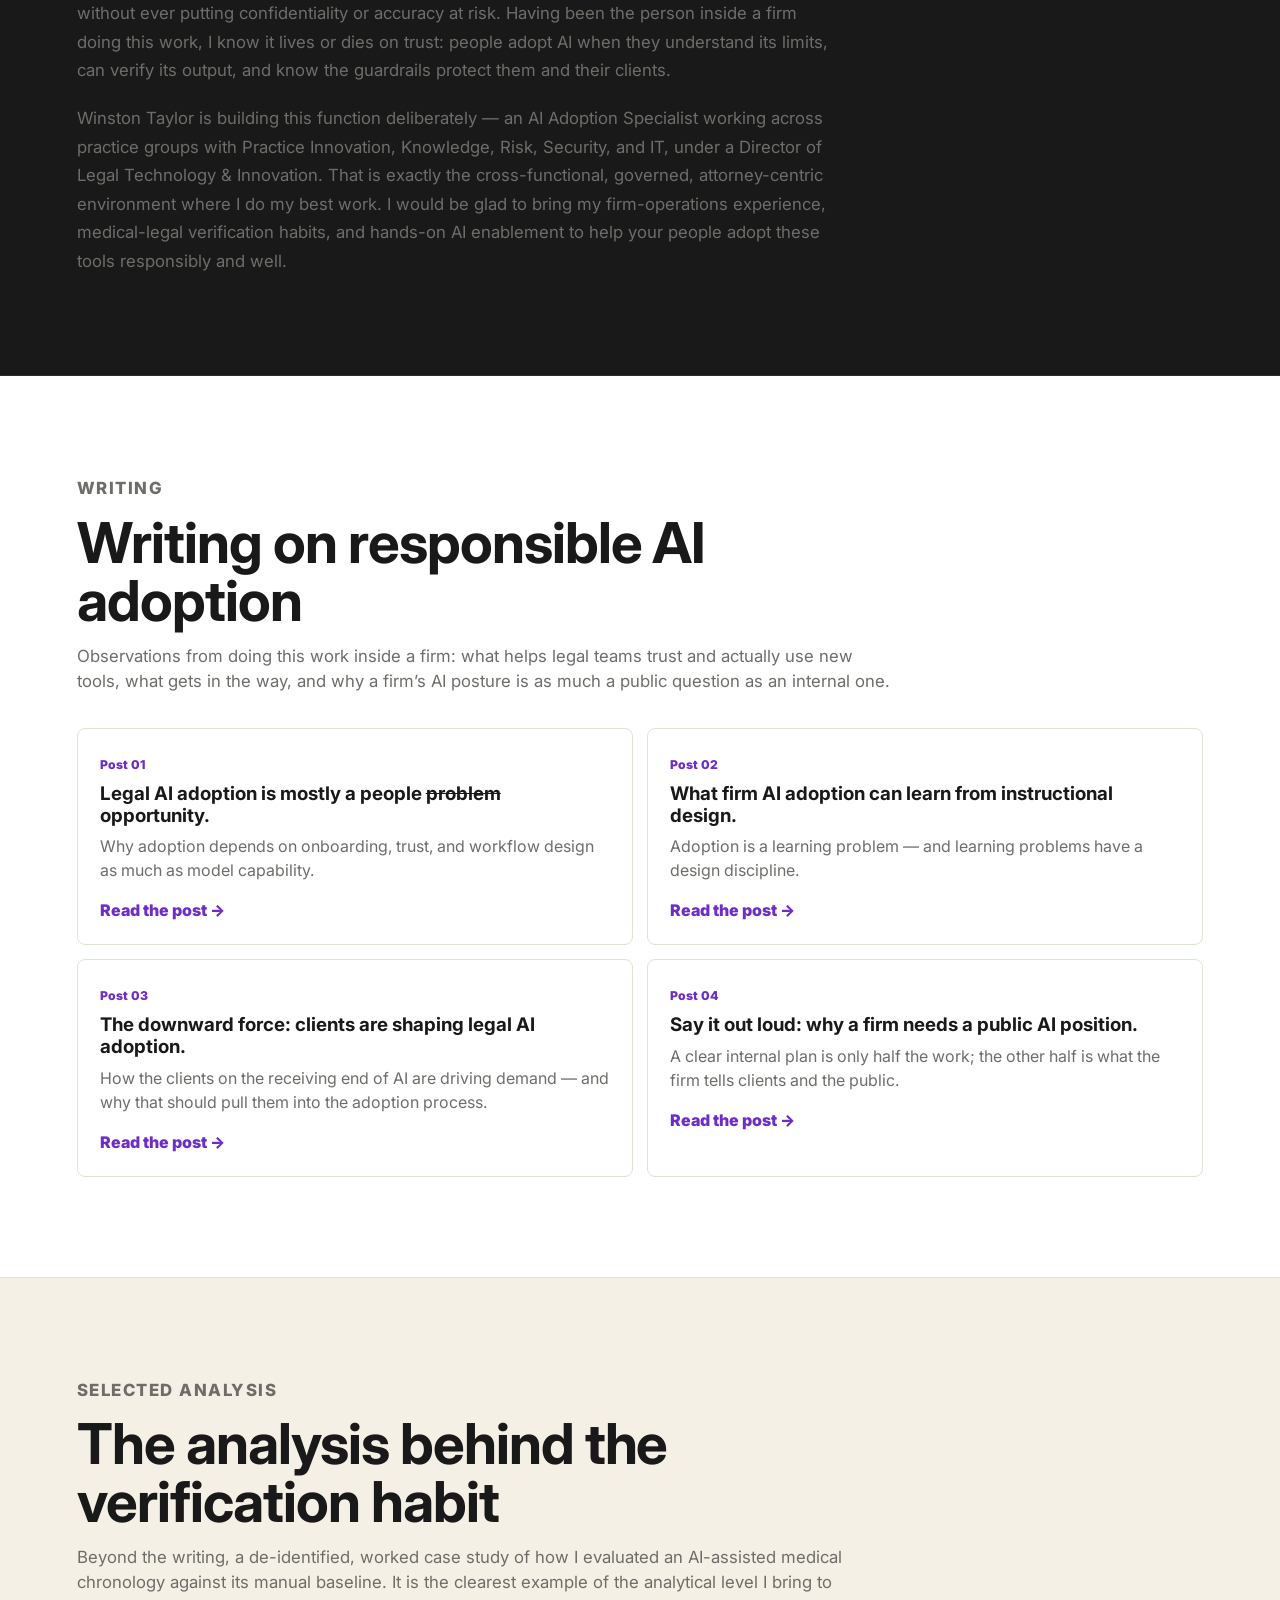
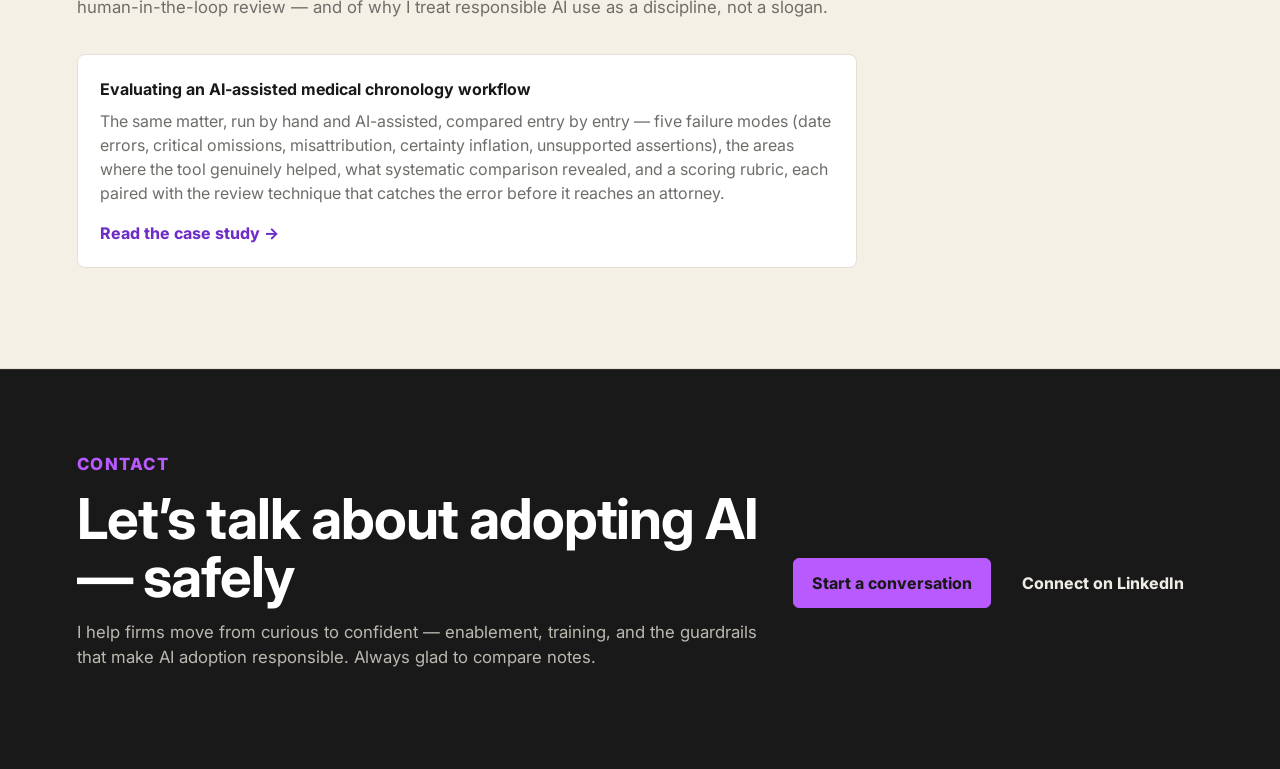
==== commit 81832fa9: "another human layer update" ====
--- a/index.html
+++ b/index.html
@@ -81,8 +81,8 @@
             </div>
             <div class="stack-flow" aria-hidden="true">&#9650;&ensp;&#9660;</div>
             <div class="stack-layer human-layer">
-              <strong>The firm&rsquo;s people</strong>
-              <span>the human layer &mdash; attorneys, associates &amp; business professionals</span>
+              <strong>The Human Layer</strong>
+              <span>the firm&rsquo;s people &mdash; attorneys, paralegals, staff &amp; business professionals</span>
             </div>
             <div class="stack-flow" aria-hidden="true">&#9650;&ensp;&#9660;</div>
             <div class="stack-layer">
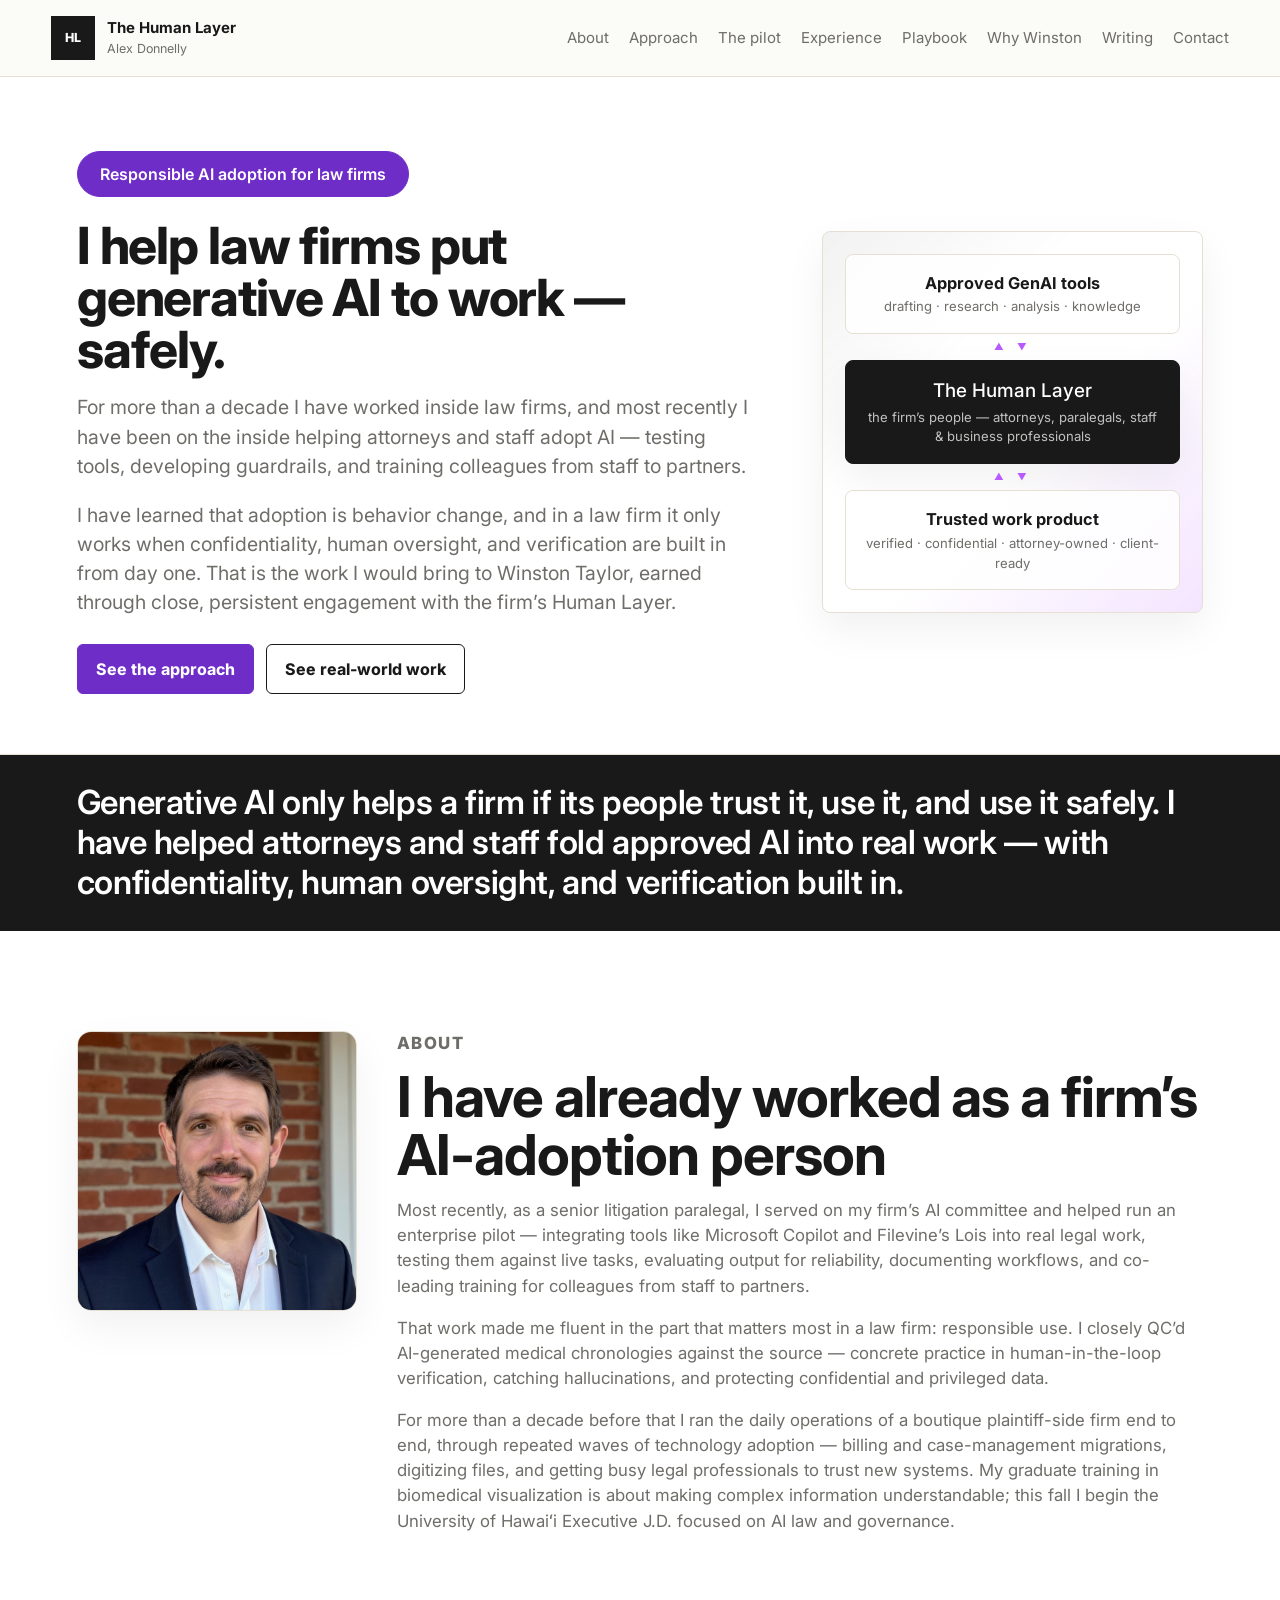
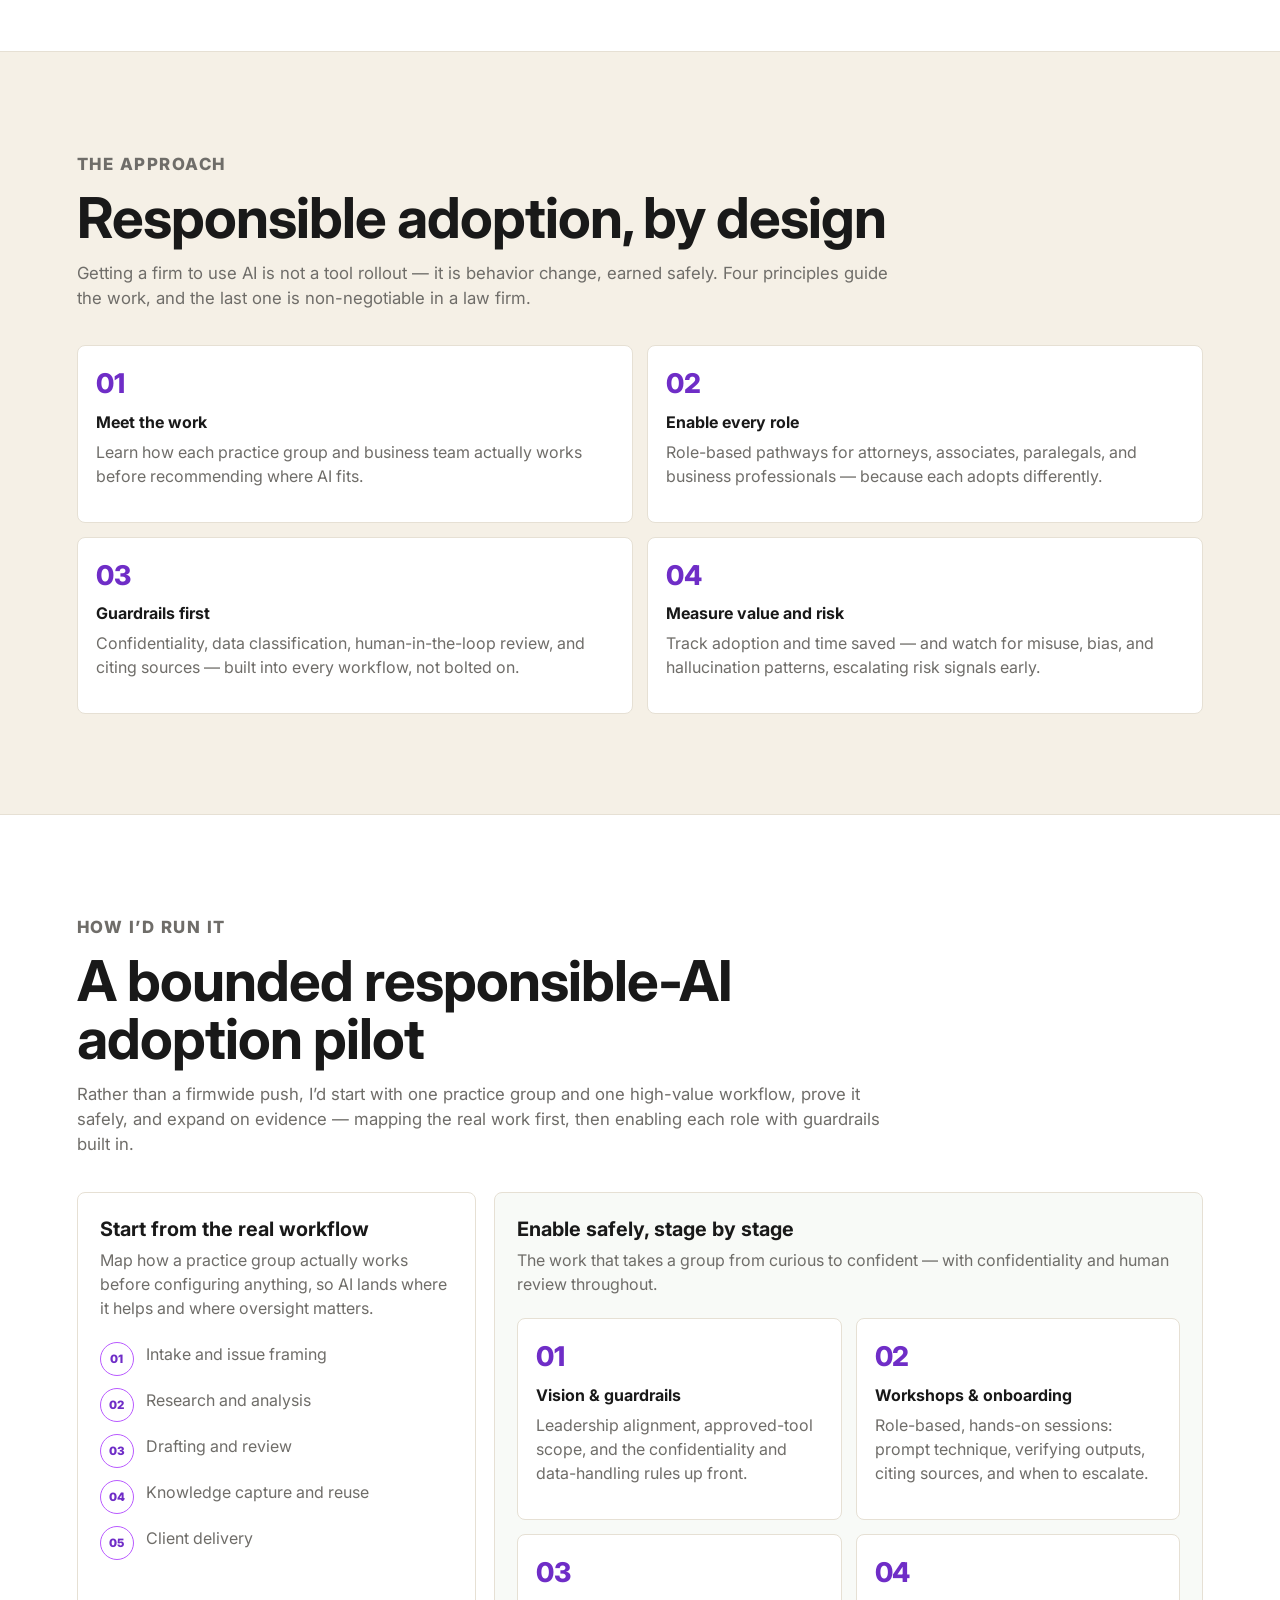
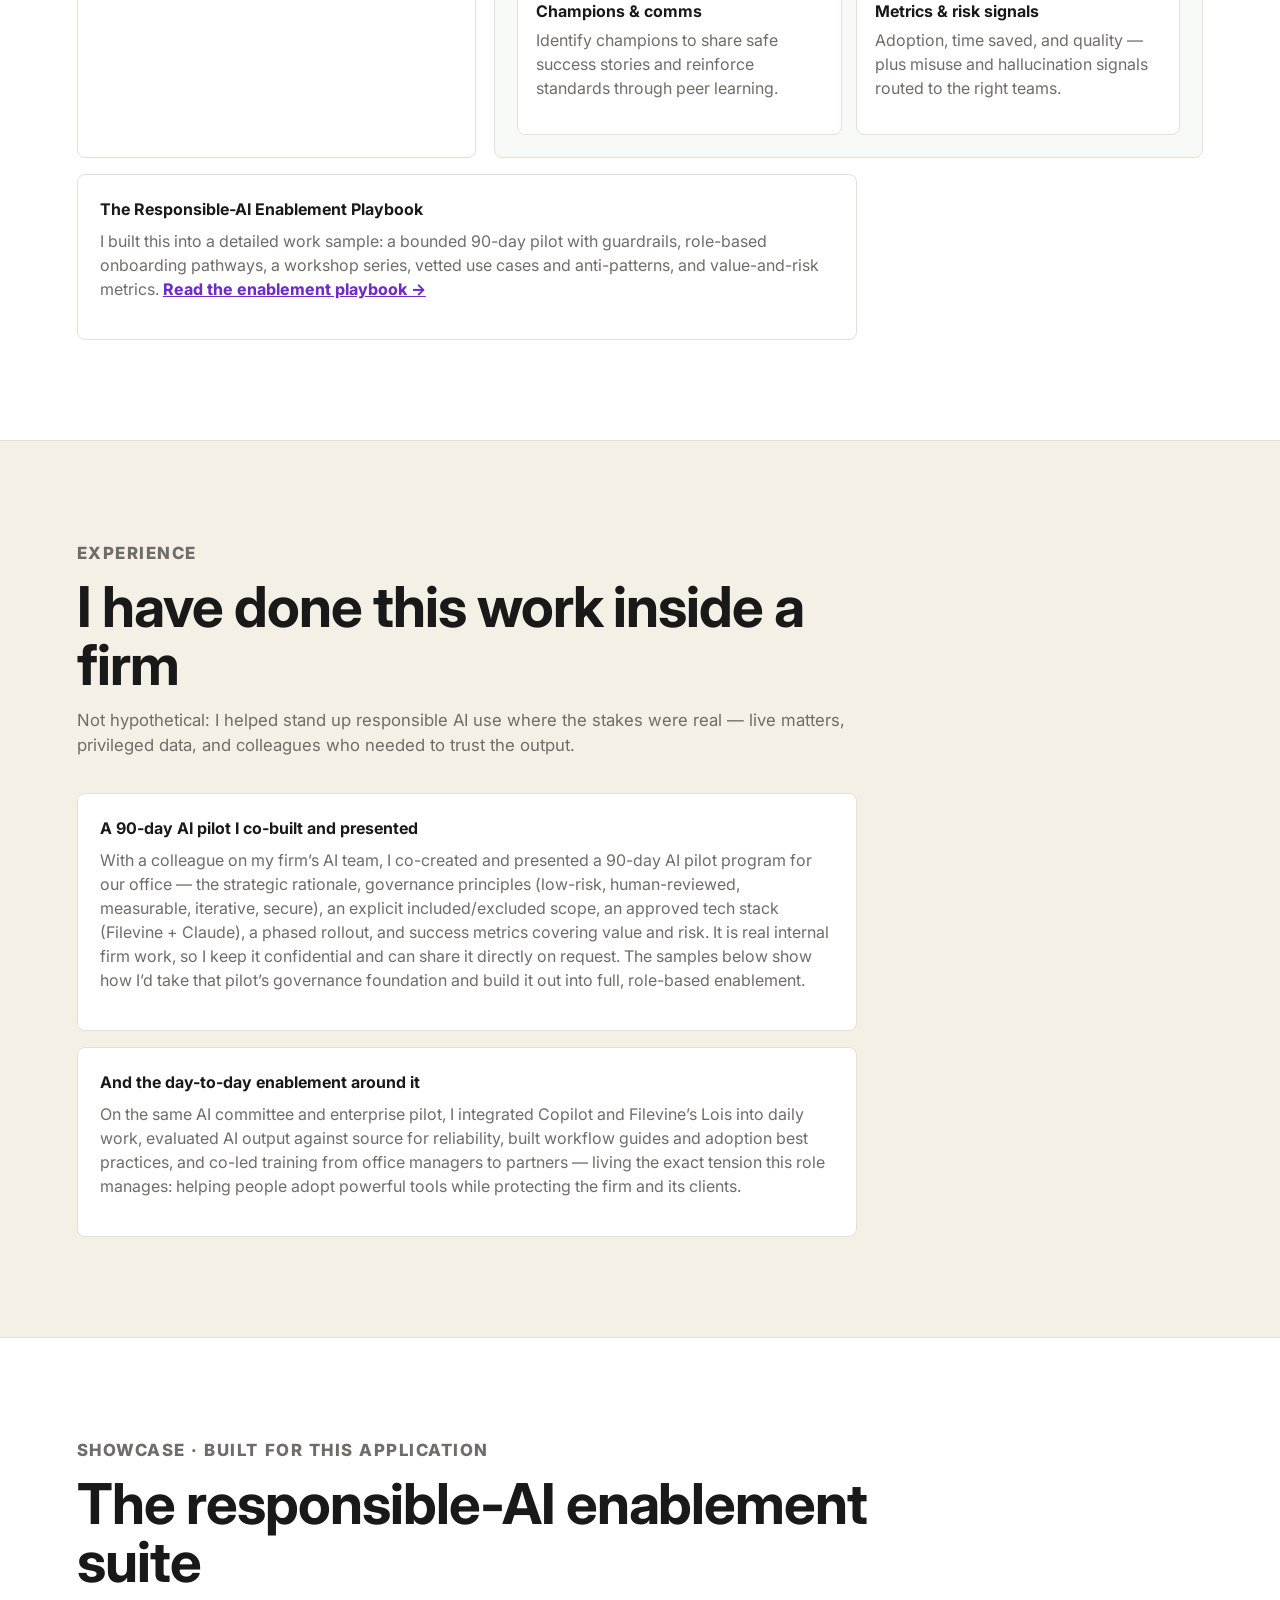
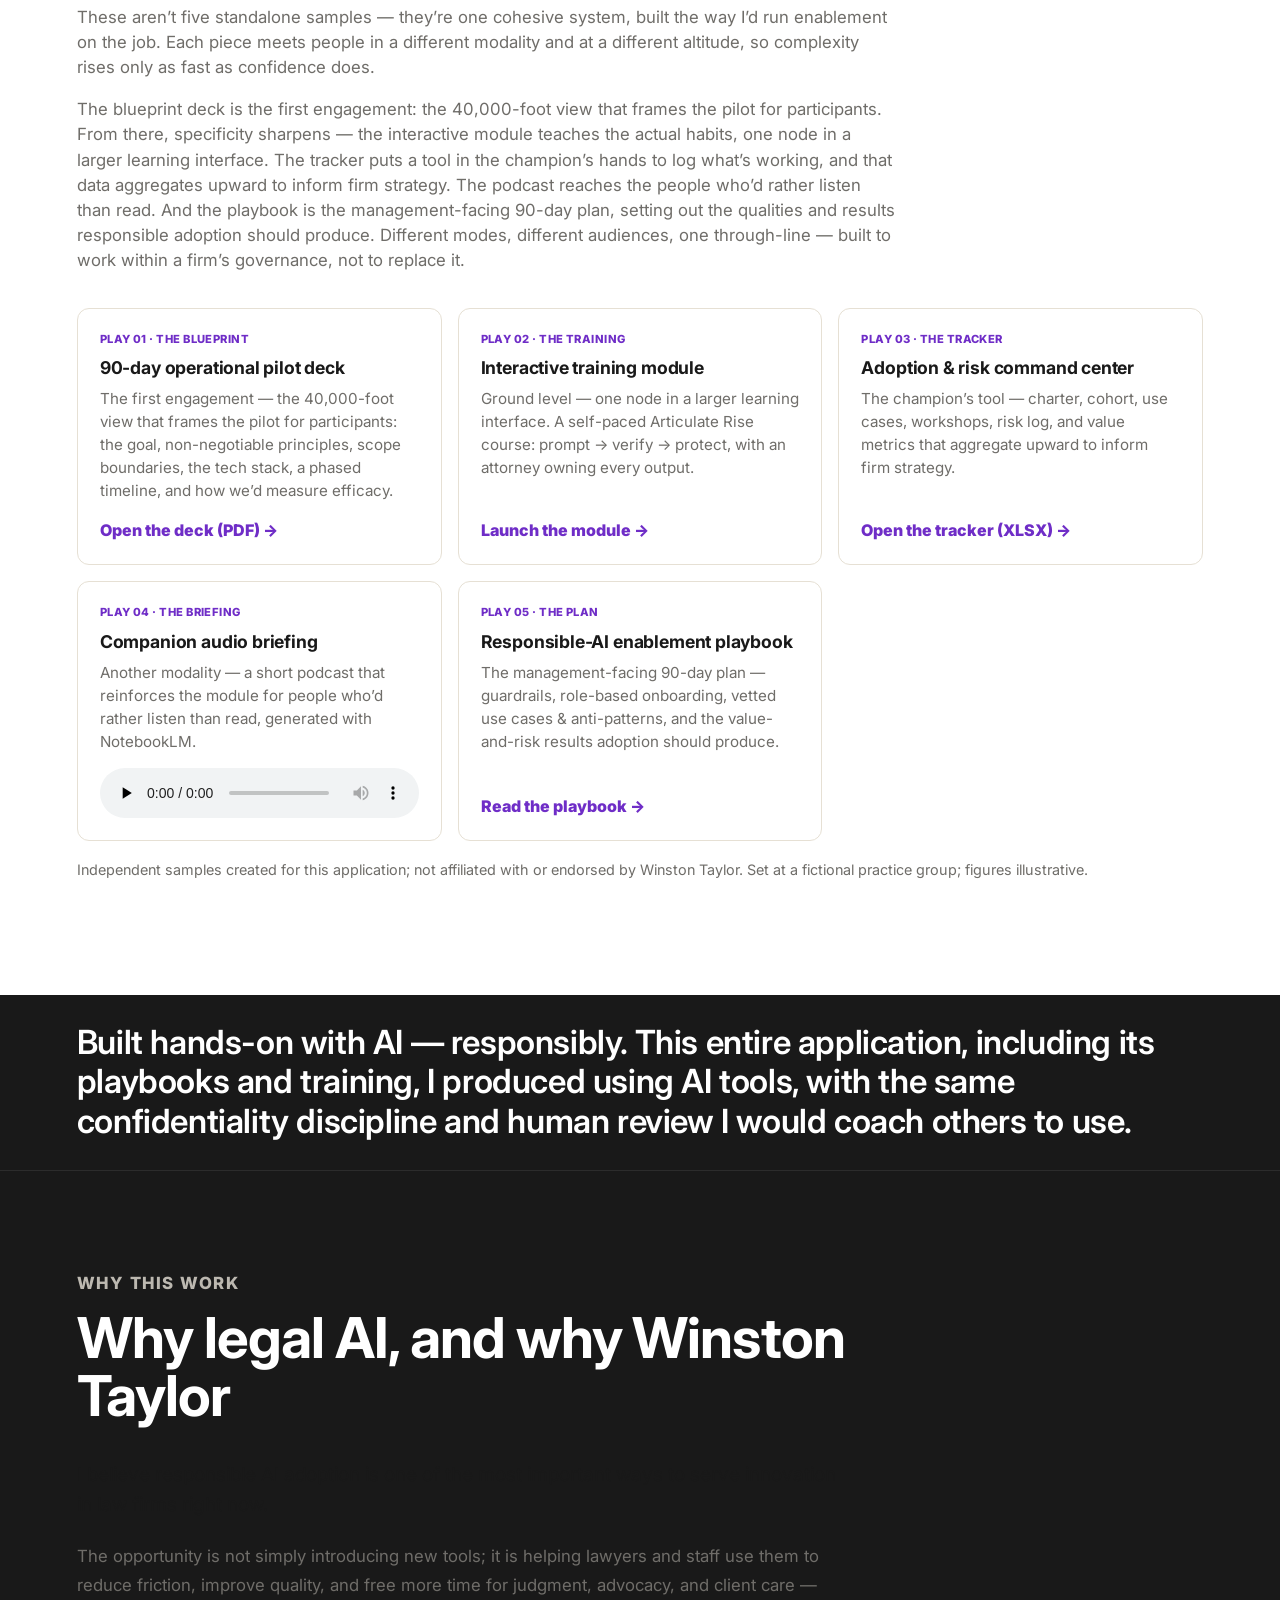
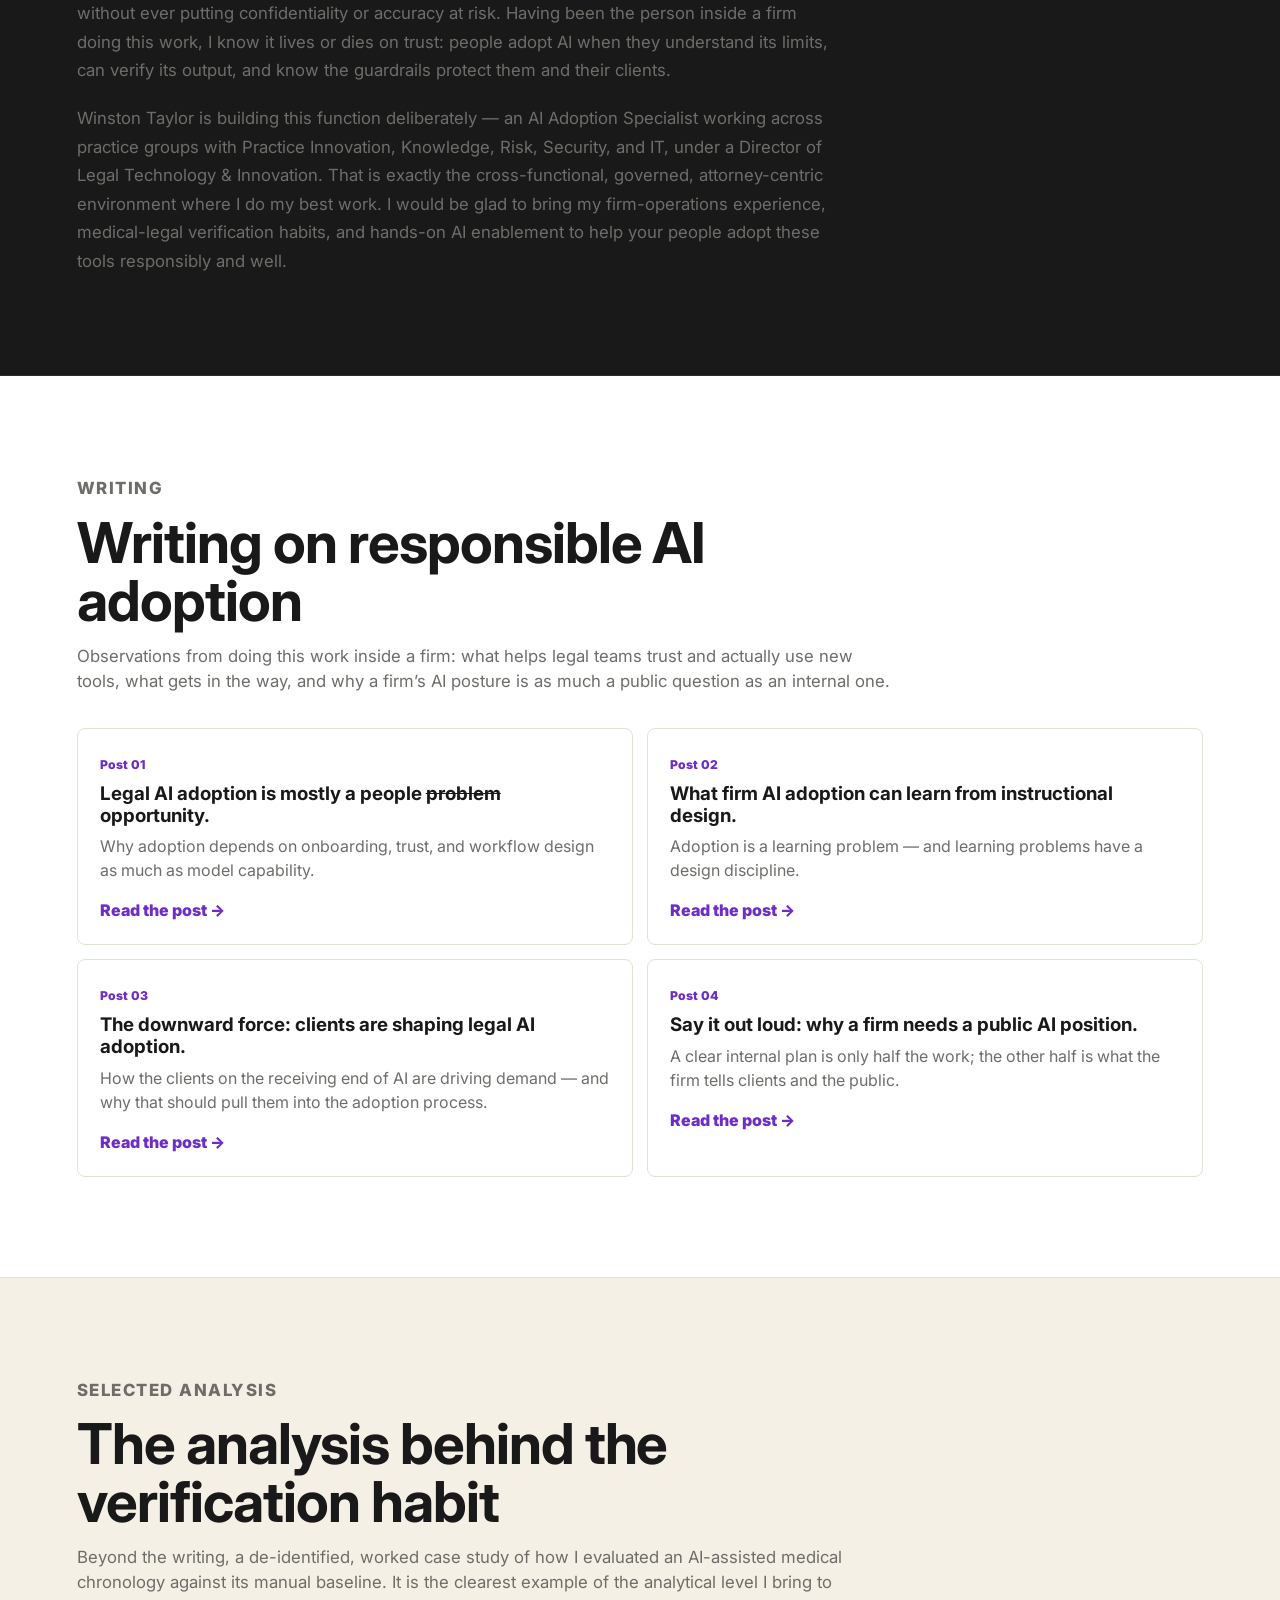
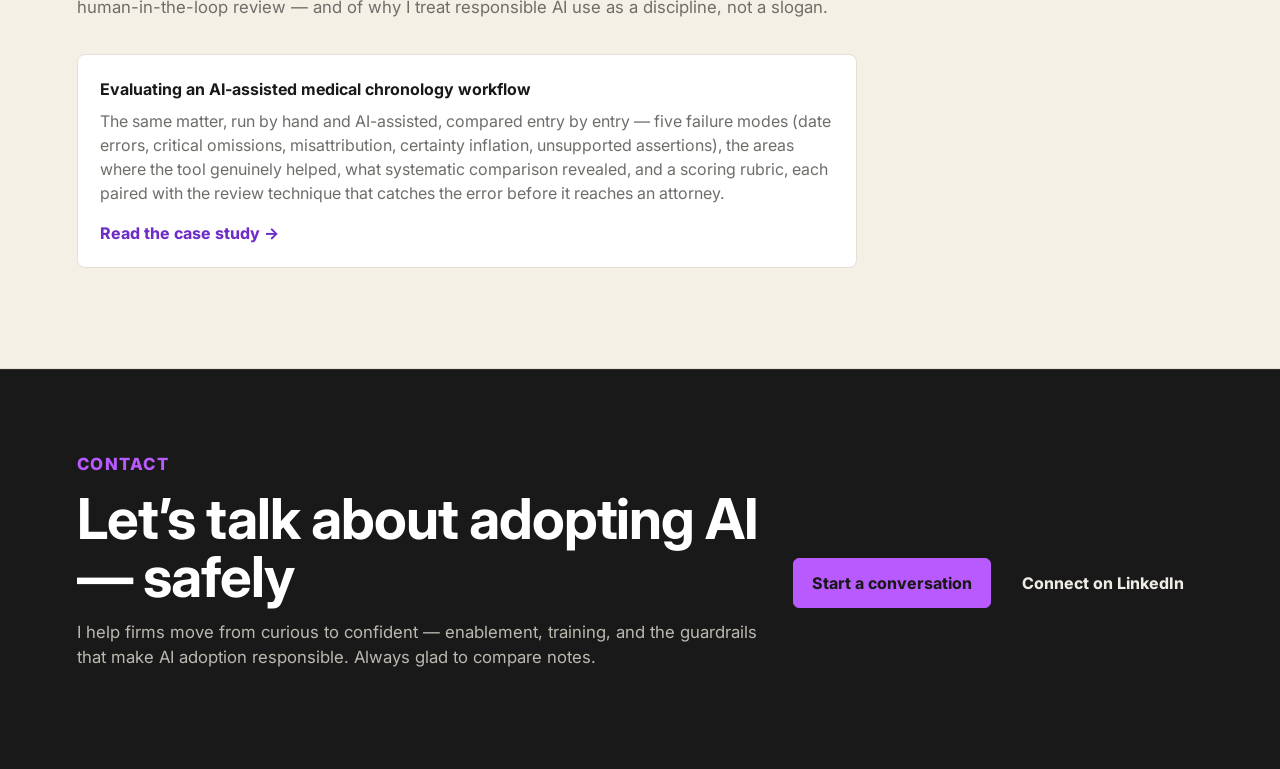
==== commit 1584ec4d: "style" ====
--- a/index.html
+++ b/index.html
@@ -22,7 +22,7 @@
     <link rel="preconnect" href="https://fonts.googleapis.com">
     <link rel="preconnect" href="https://fonts.gstatic.com" crossorigin>
     <link href="https://fonts.googleapis.com/css2?family=Inter:wght@400;500;600;700;800&display=swap" rel="stylesheet">
-    <link rel="stylesheet" href="styles.css?v=2">
+    <link rel="stylesheet" href="styles.css?v=3">
     <style>
       .why .prose { max-width: 760px; }
       .why .prose p { margin: 0 0 1.15em; color: var(--muted); font-size: 1.05rem; line-height: 1.7; }
--- a/styles.css
+++ b/styles.css
@@ -123,12 +123,12 @@
 .hero .eyebrow {
   display: inline-block;
   margin-bottom: 22px;
-  padding: 7px 16px;
-  border: 1px solid var(--brand);
+  padding: 10px 22px;
+  border: 1px solid var(--blue);
   border-radius: 999px;
-  background: var(--brand);
-  color: var(--ink);
-  font-size: 0.82rem;
+  background: var(--blue);
+  color: var(--white);
+  font-size: 1rem;
   font-weight: 600;
   letter-spacing: 0;
   text-transform: none;
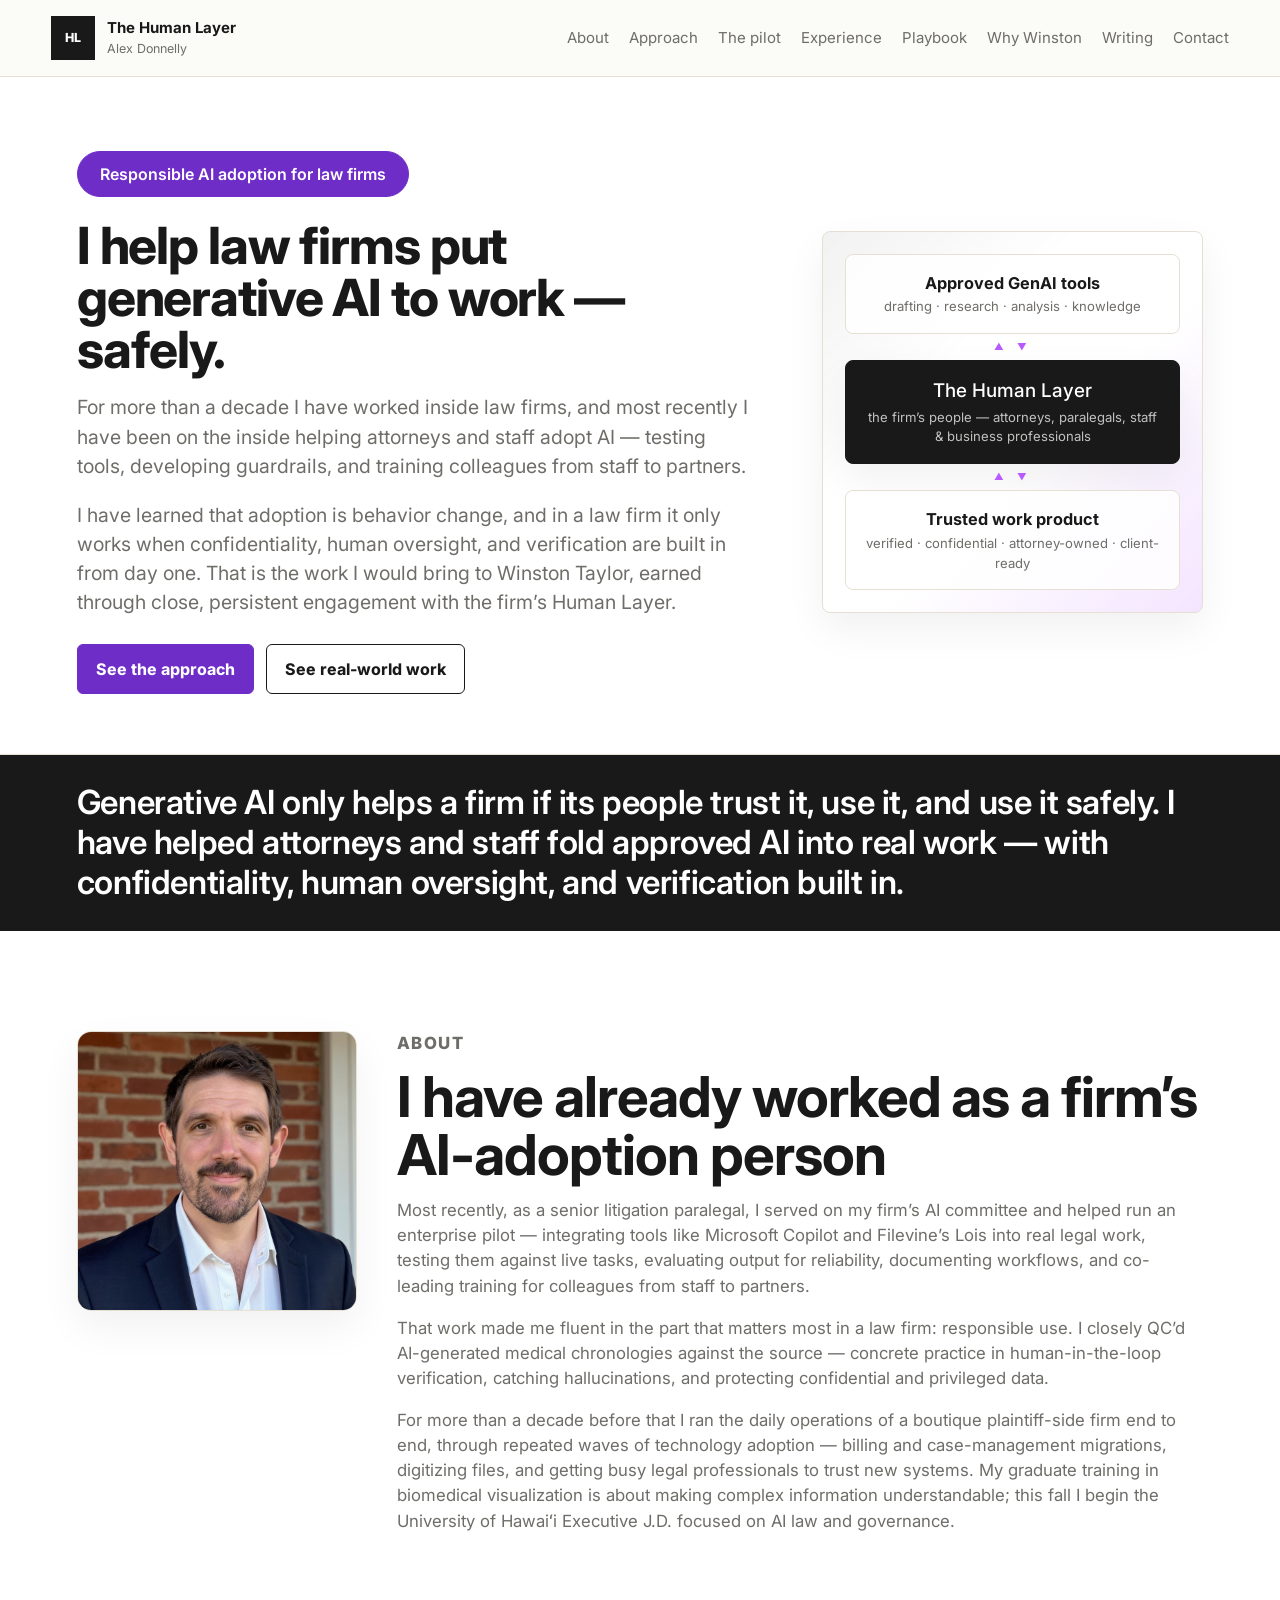
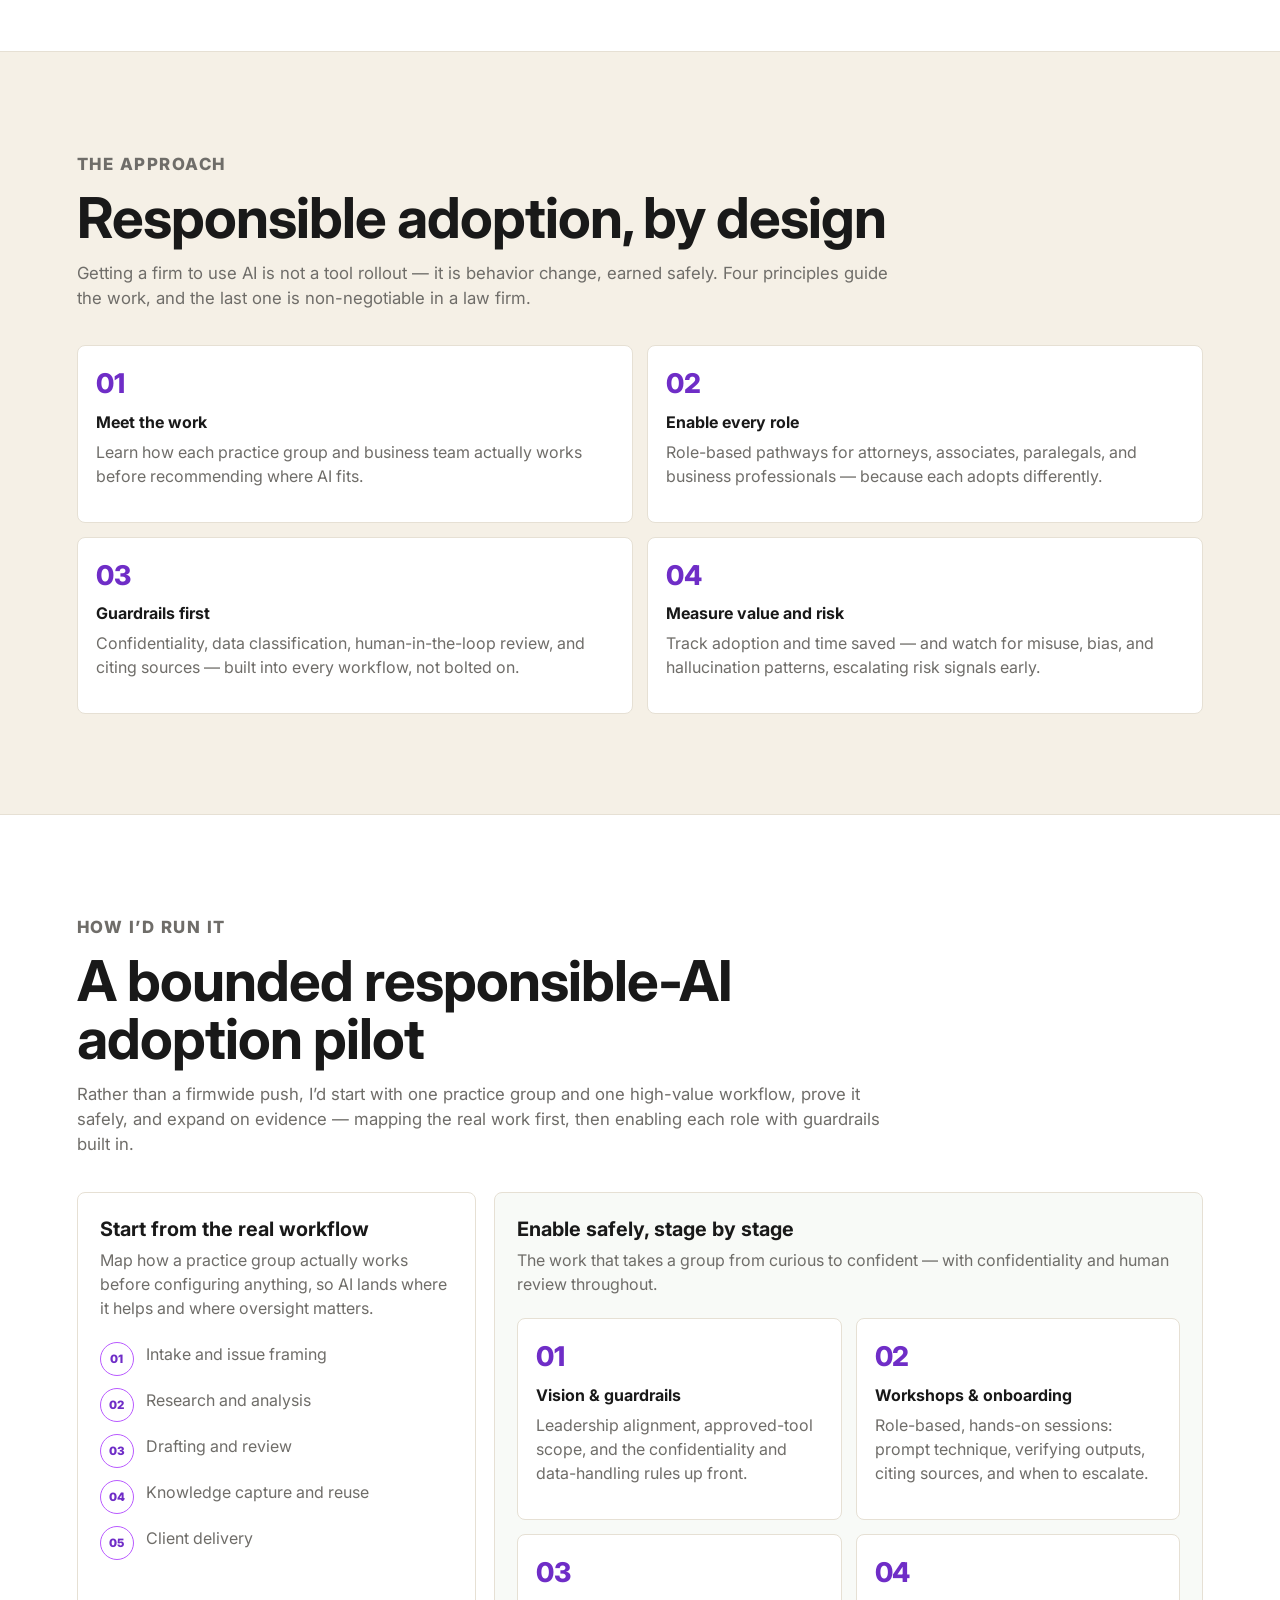
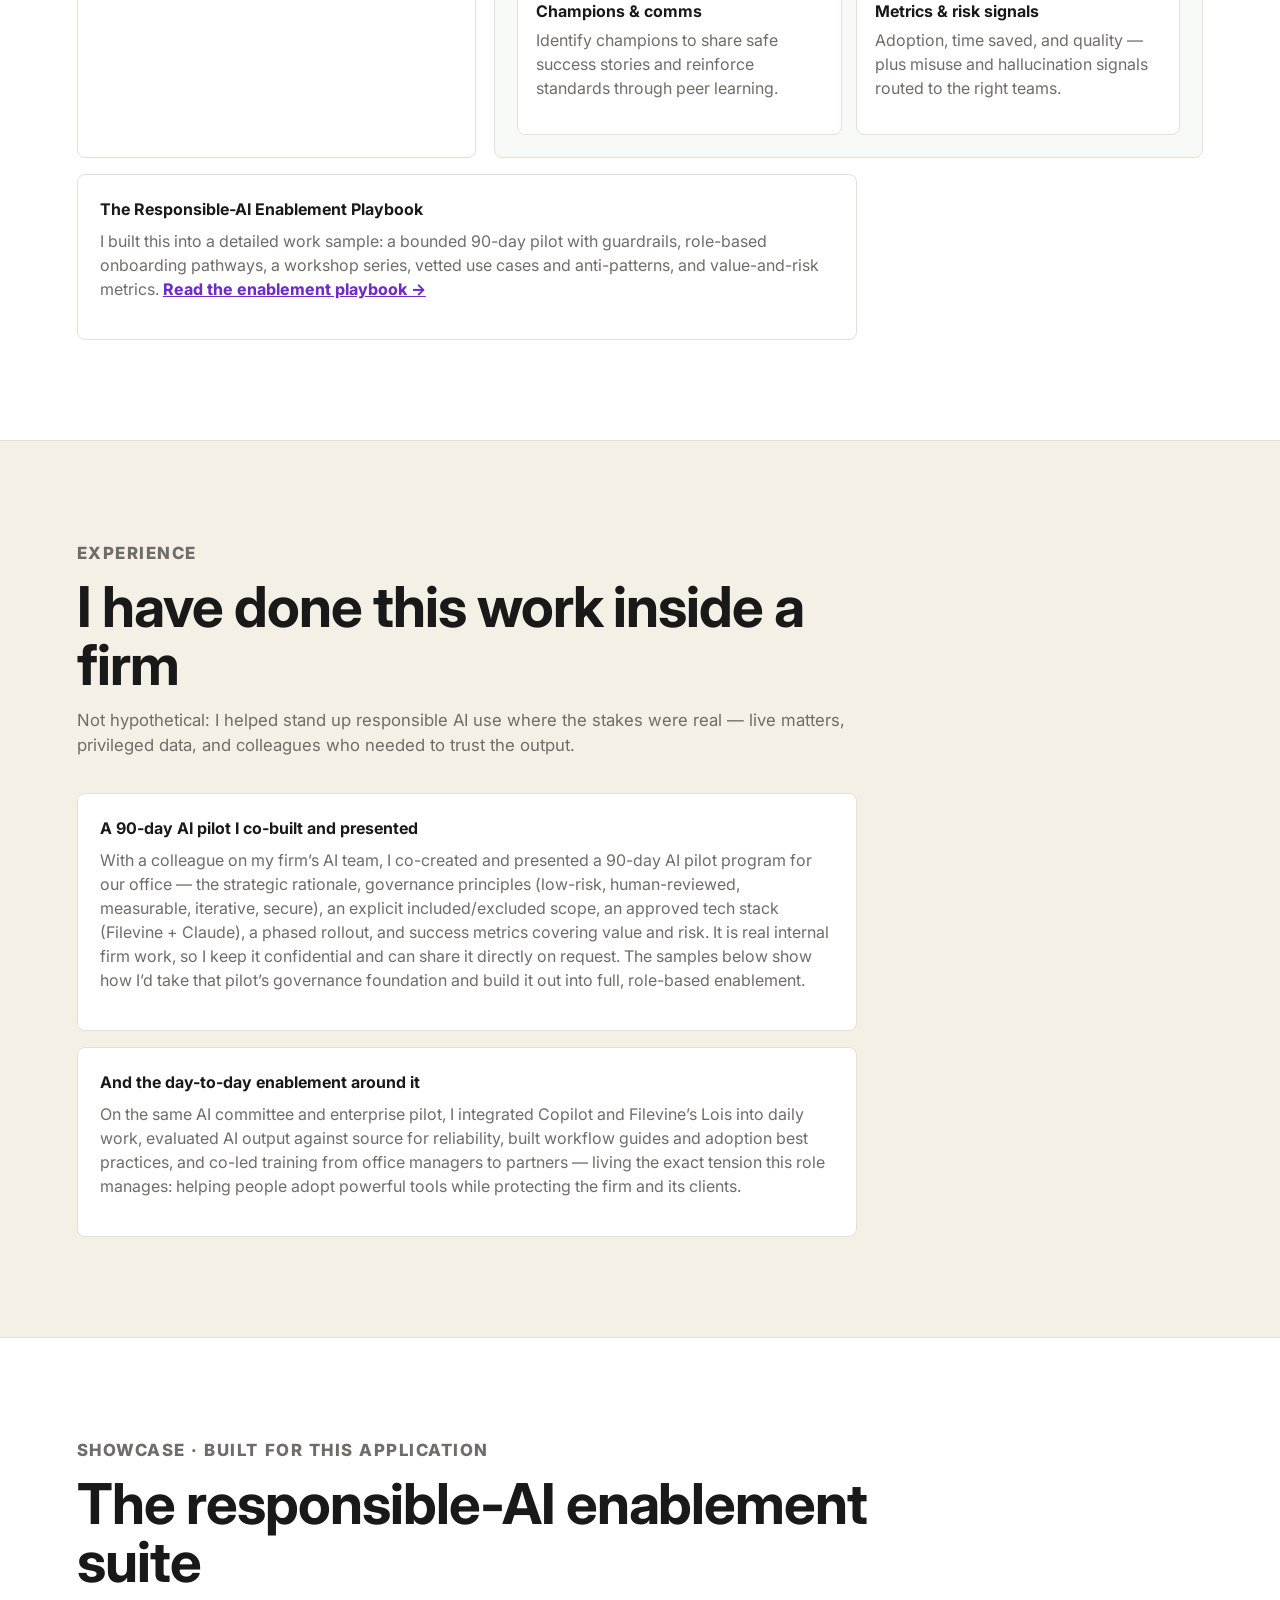
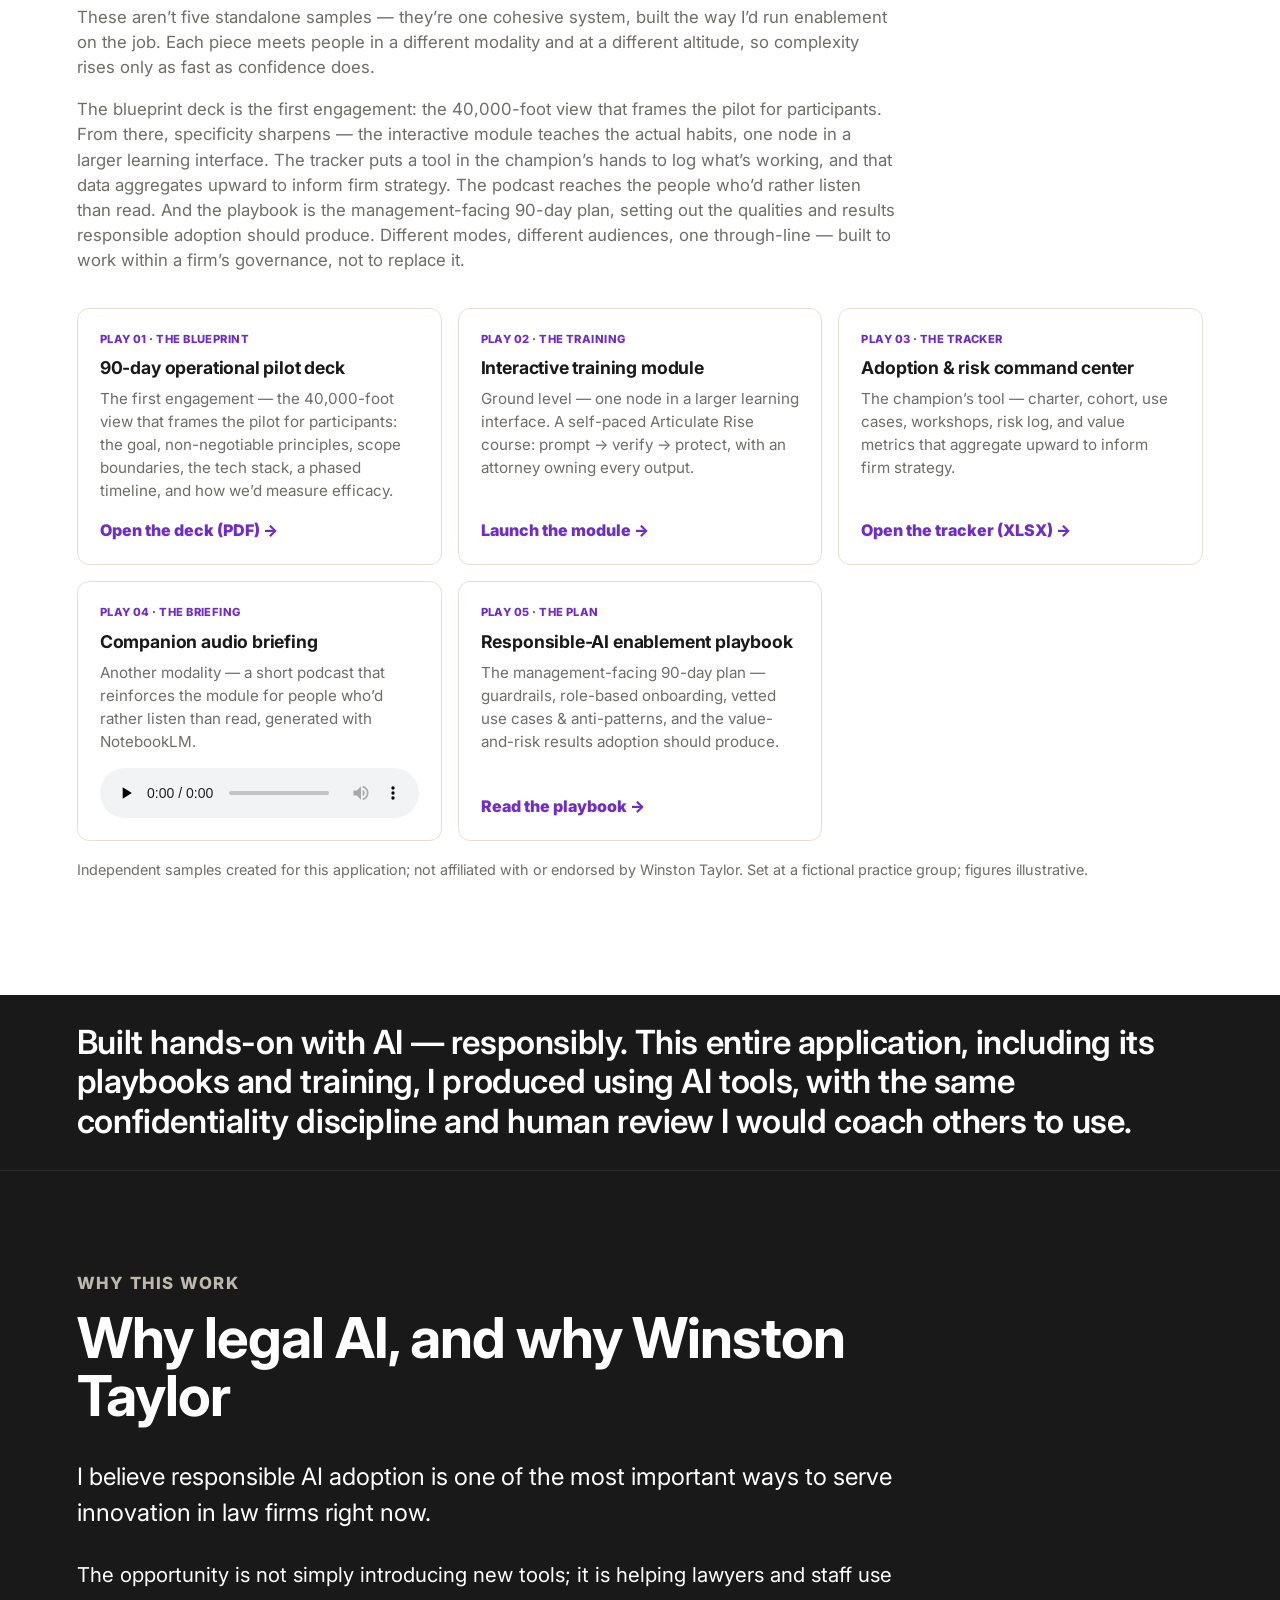
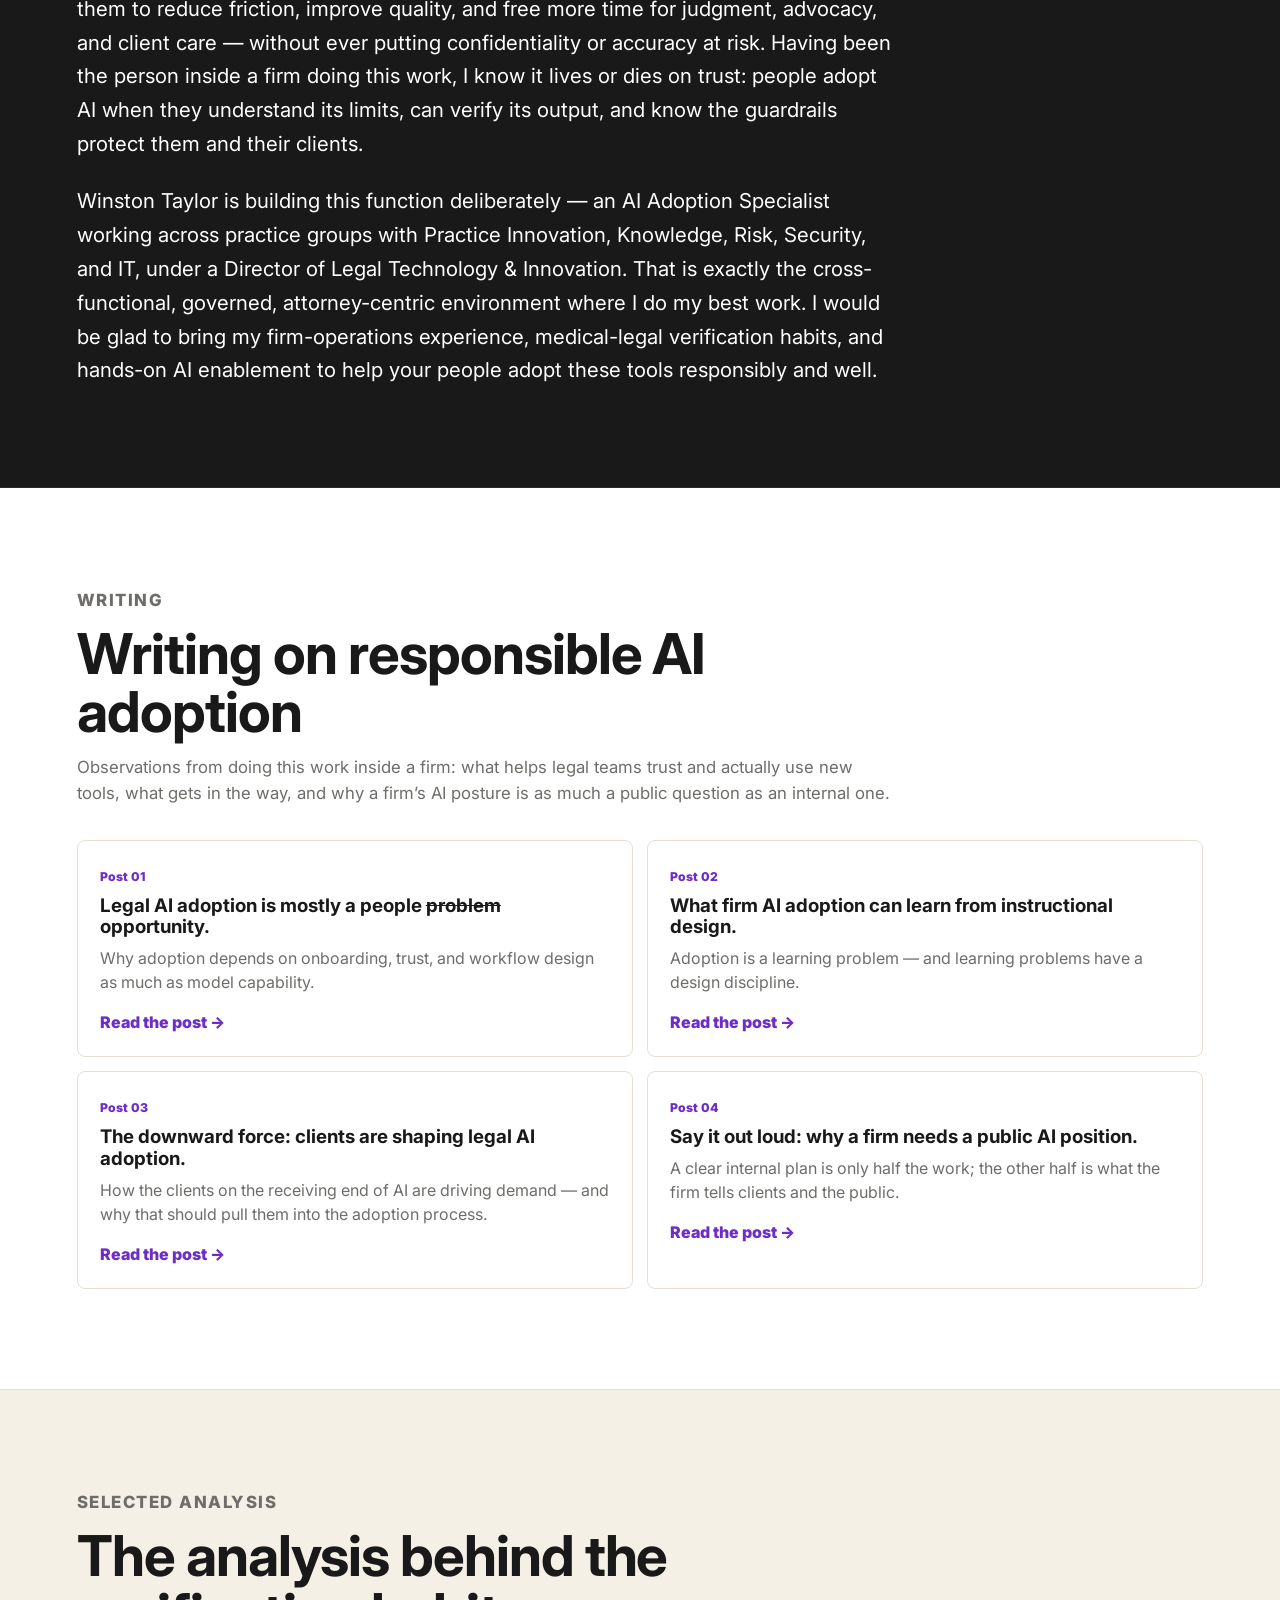
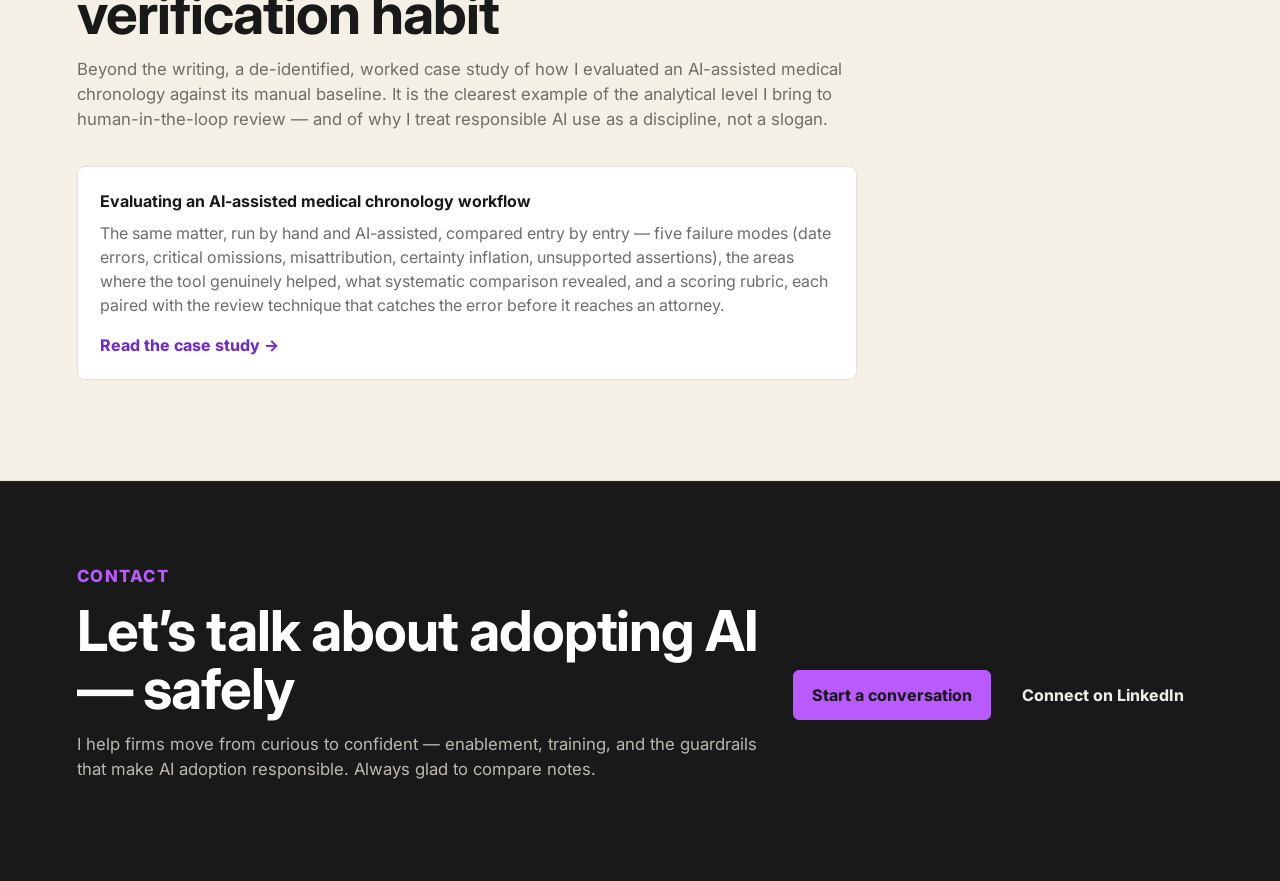
==== commit ed4f1357: "white text" ====
--- a/index.html
+++ b/index.html
@@ -24,10 +24,10 @@
     <link href="https://fonts.googleapis.com/css2?family=Inter:wght@400;500;600;700;800&display=swap" rel="stylesheet">
     <link rel="stylesheet" href="styles.css?v=3">
     <style>
-      .why .prose { max-width: 760px; }
-      .why .prose p { margin: 0 0 1.15em; color: var(--muted); font-size: 1.05rem; line-height: 1.7; }
+      .why .prose { max-width: 820px; }
+      .why .prose p { margin: 0 0 1.15em; color: #ffffff; font-size: 1.28rem; line-height: 1.65; }
       .why .prose p:last-child { margin-bottom: 0; }
-      .why .prose p.lead { color: var(--ink); font-size: 1.2rem; line-height: 1.6; }
+      .why .prose p.lead { color: #ffffff; font-size: 1.5rem; line-height: 1.5; }
     </style>
   </head>
   <body>
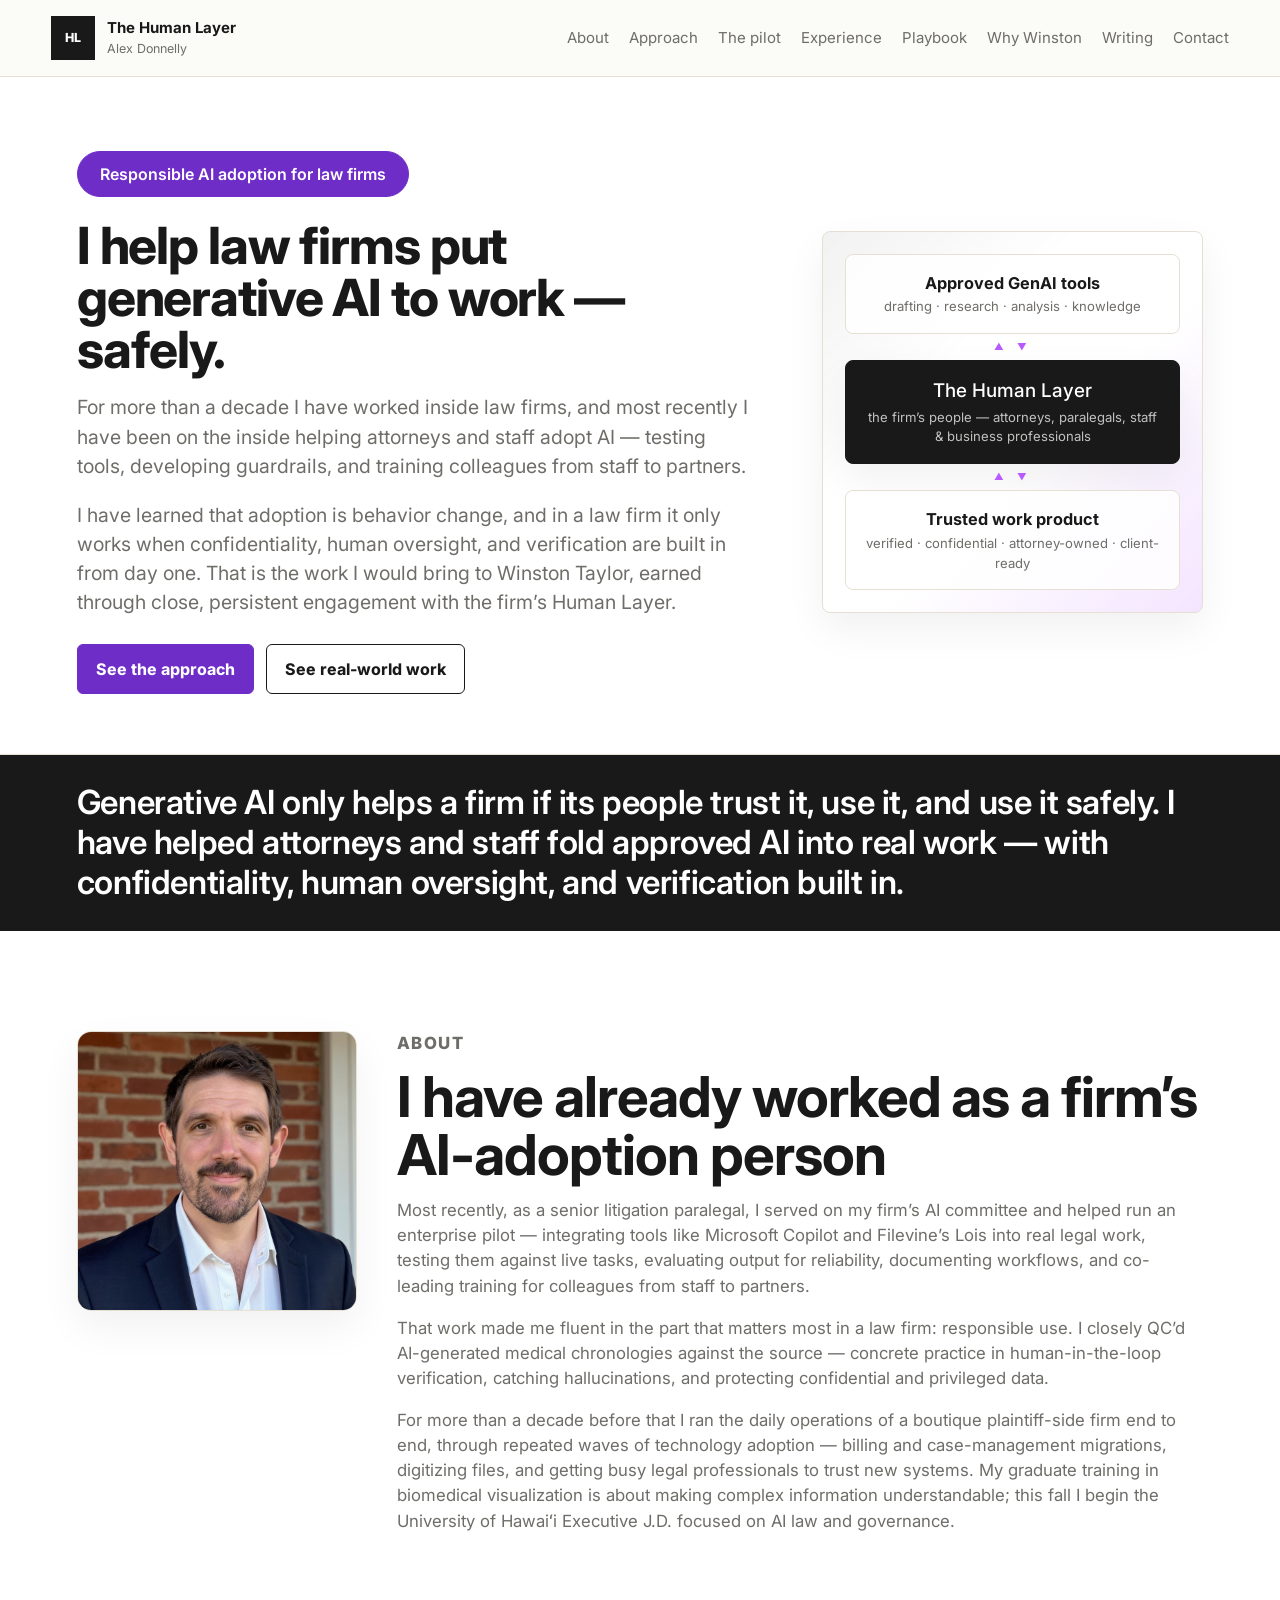
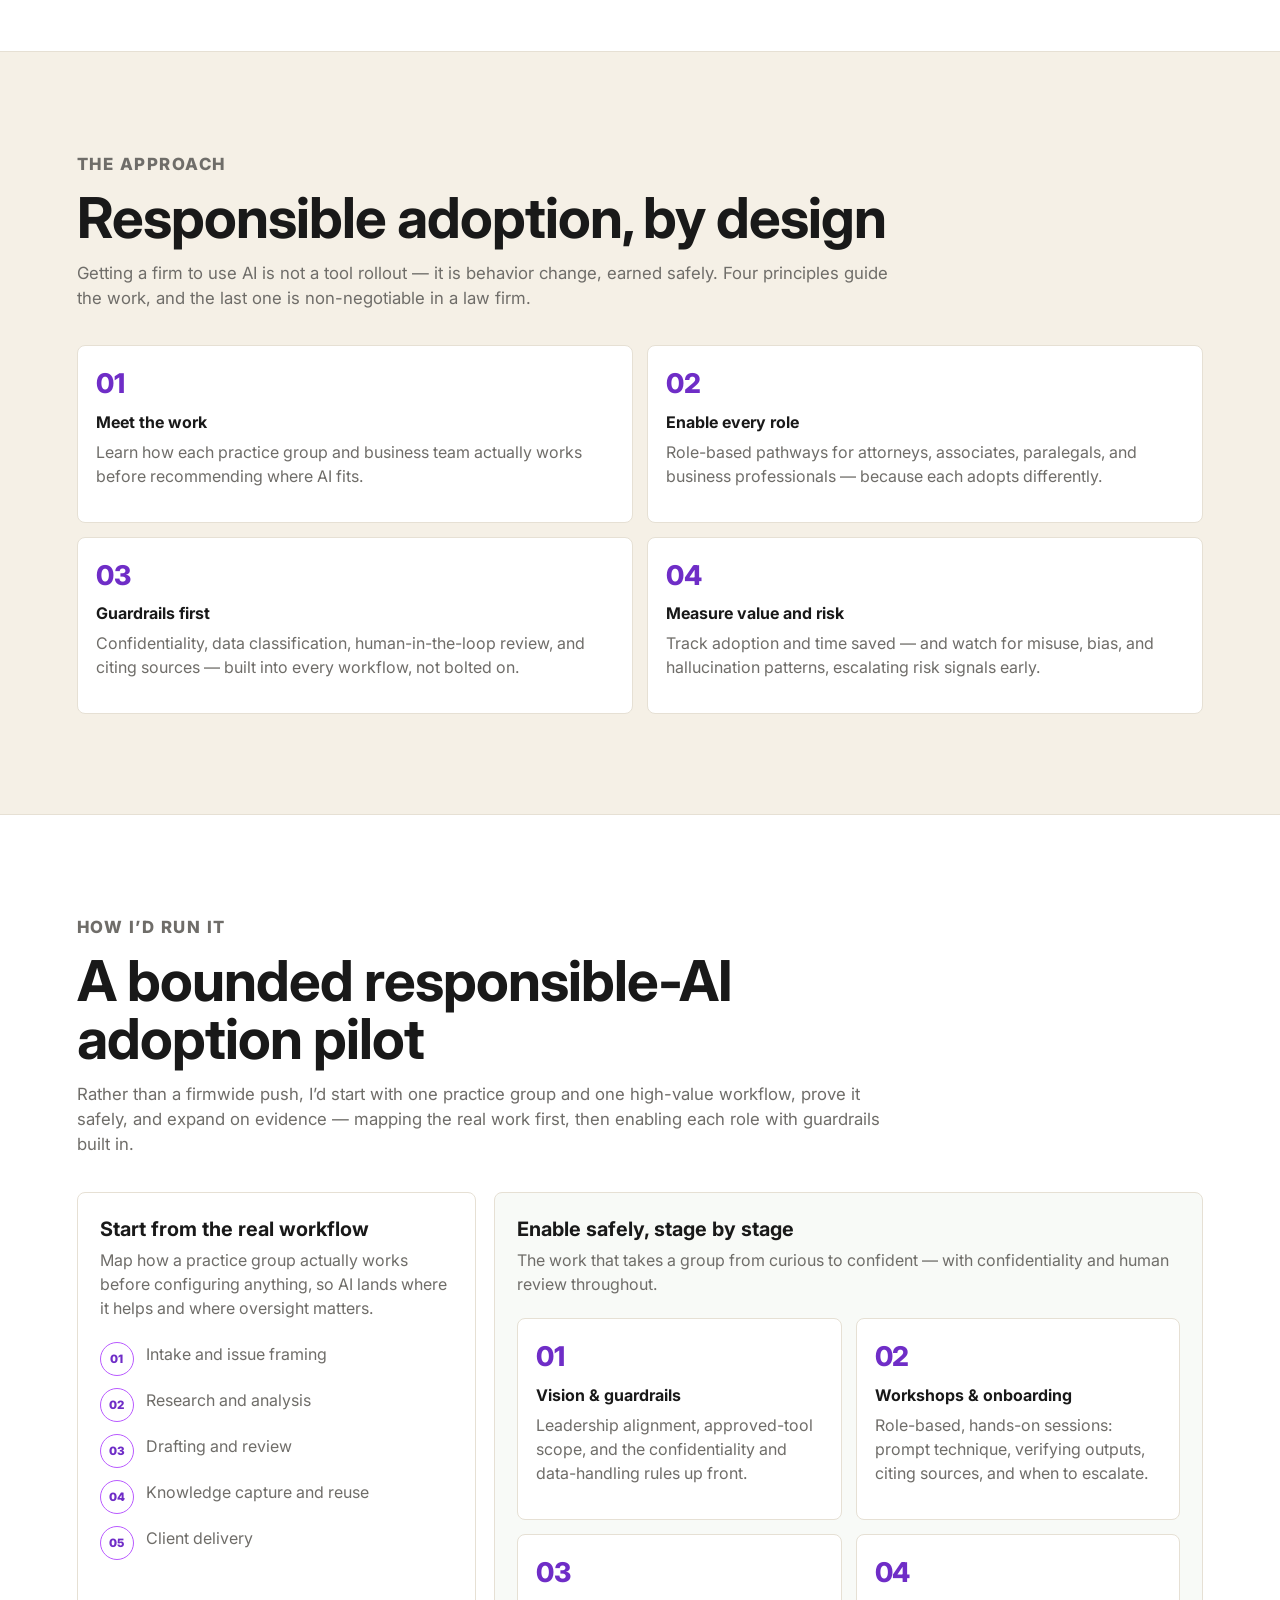
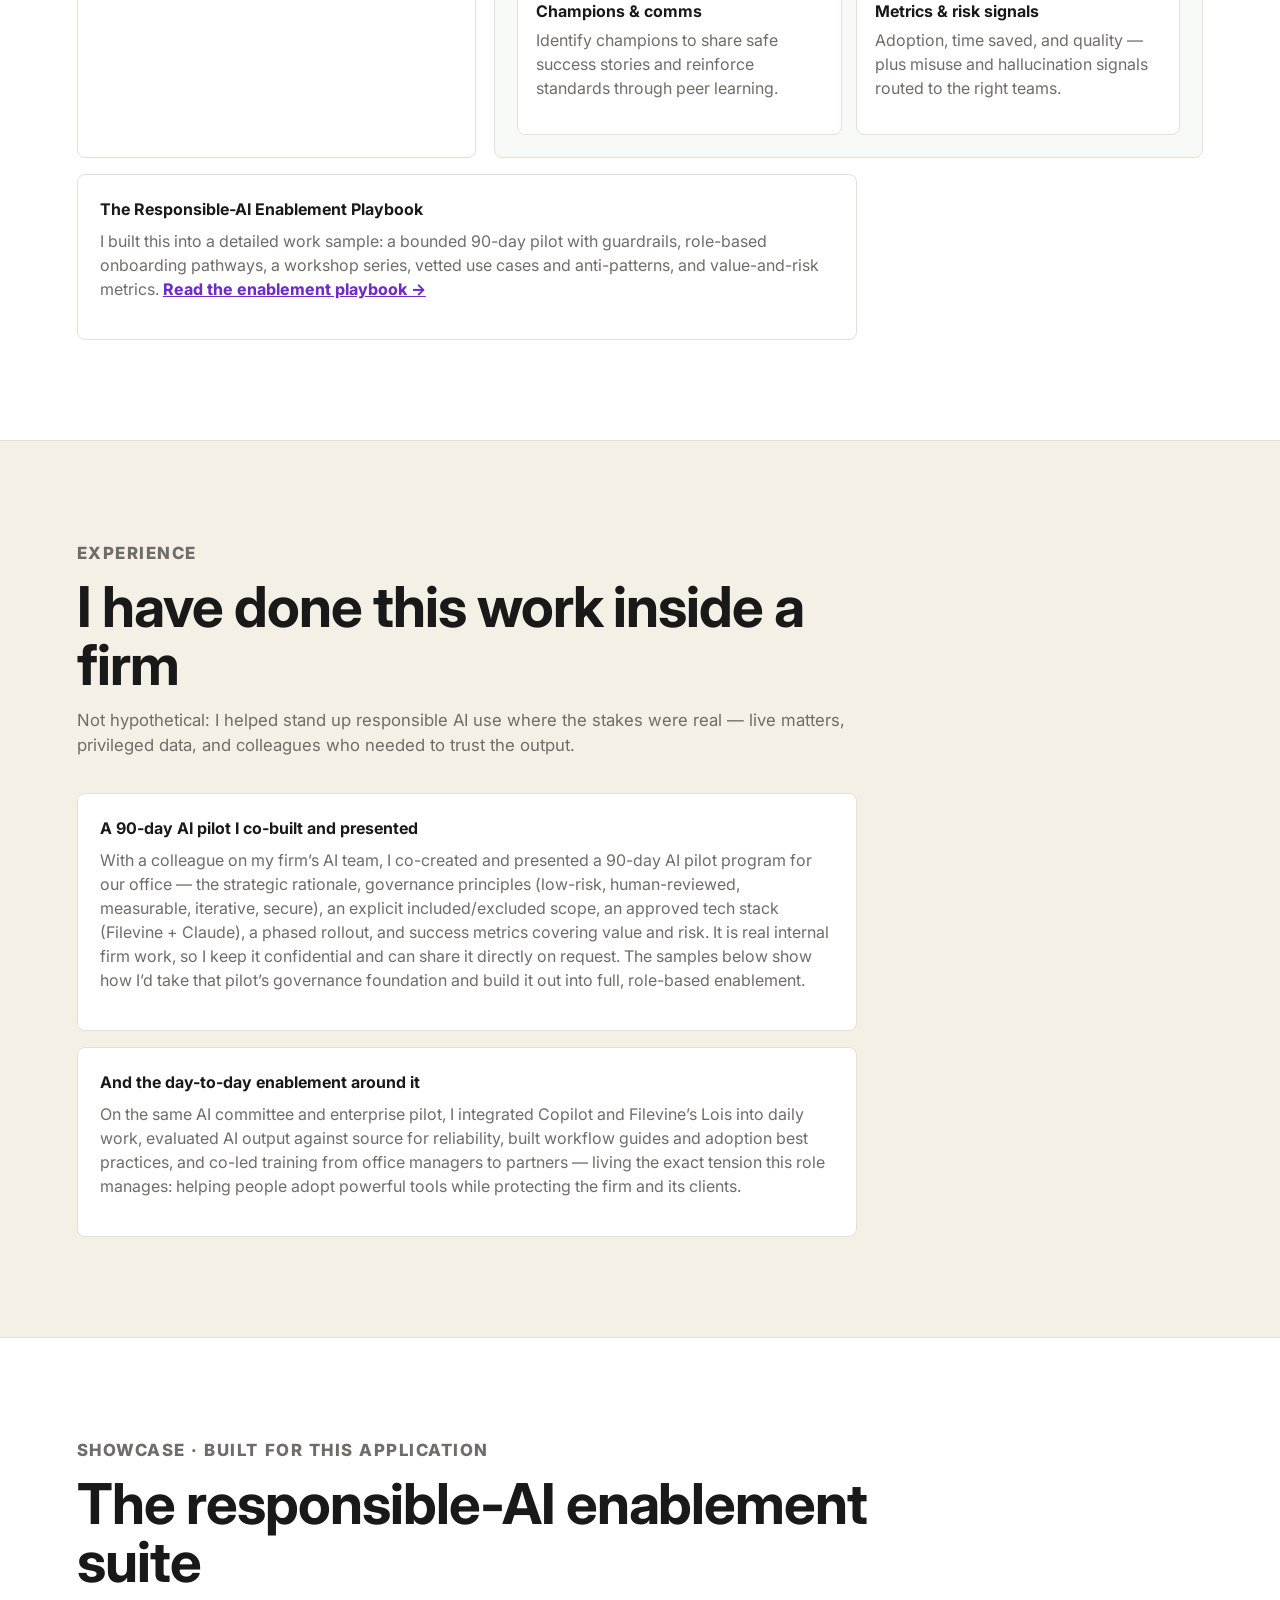
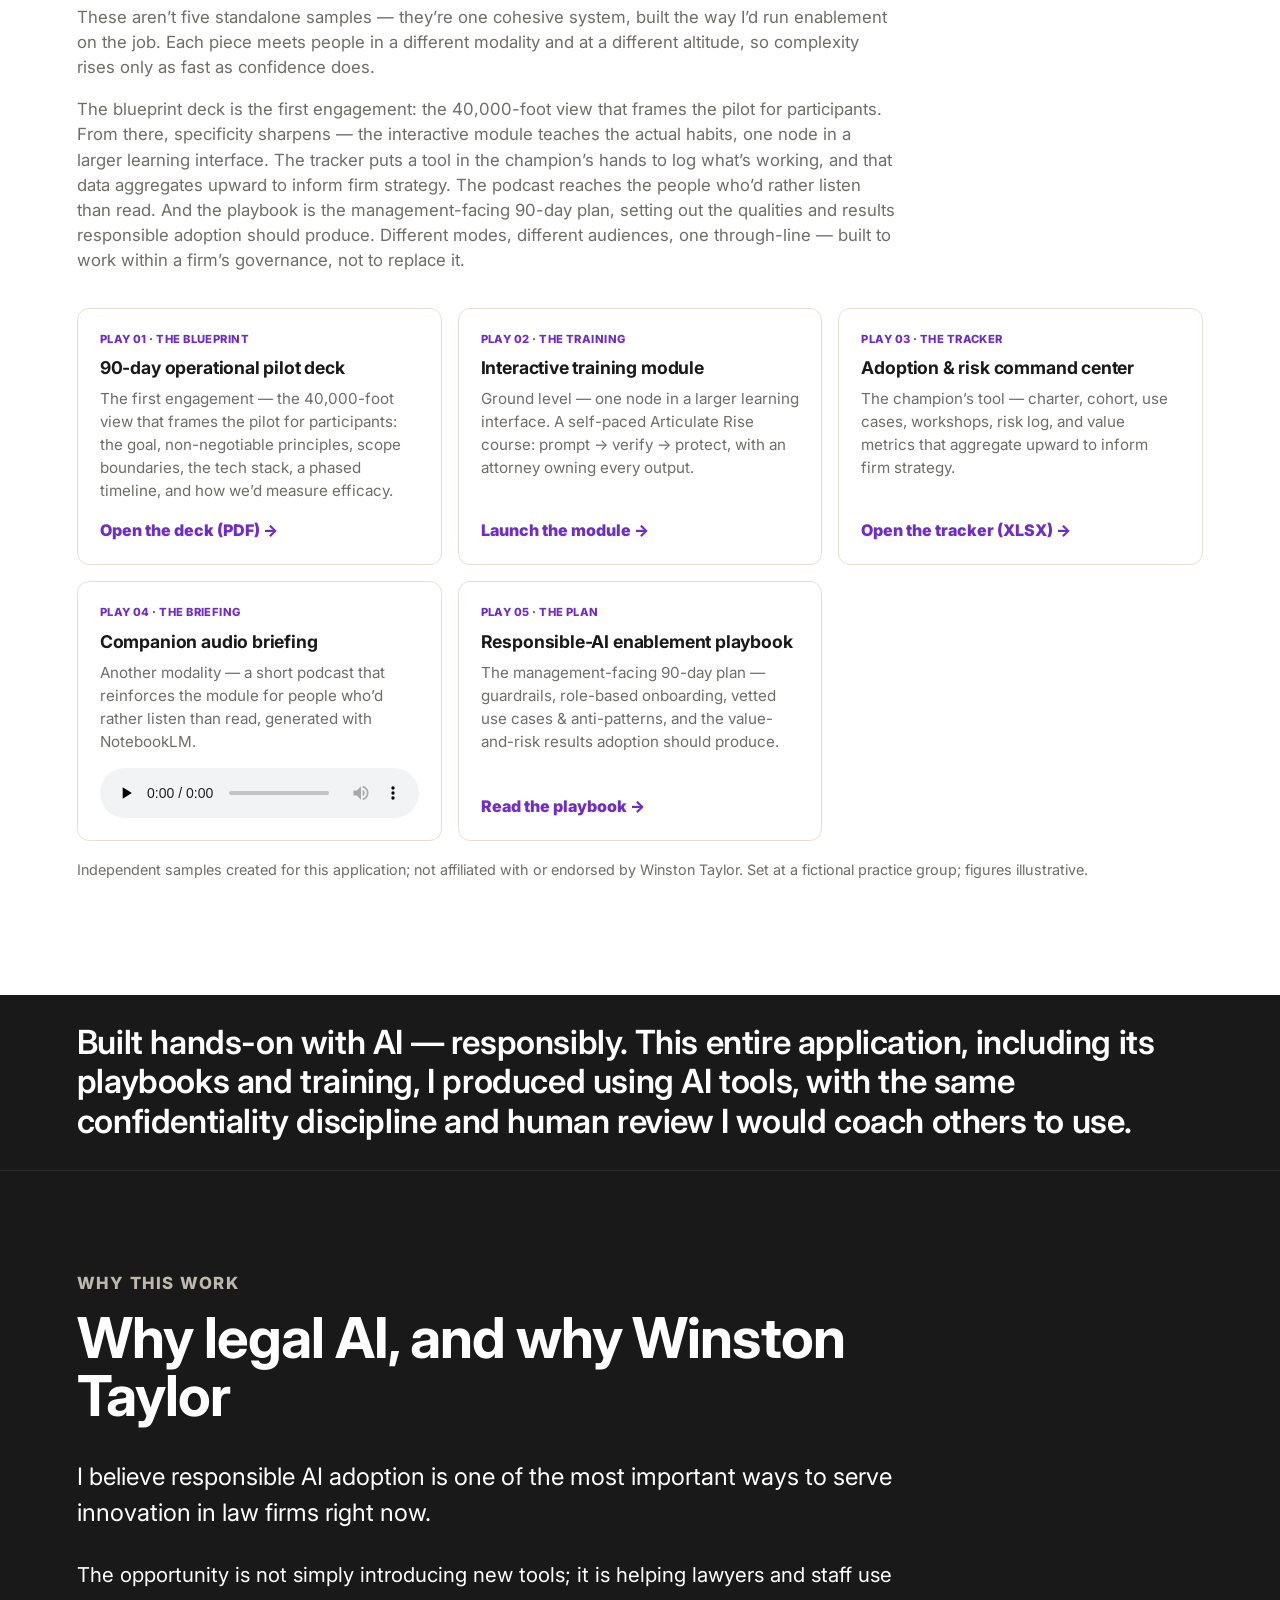
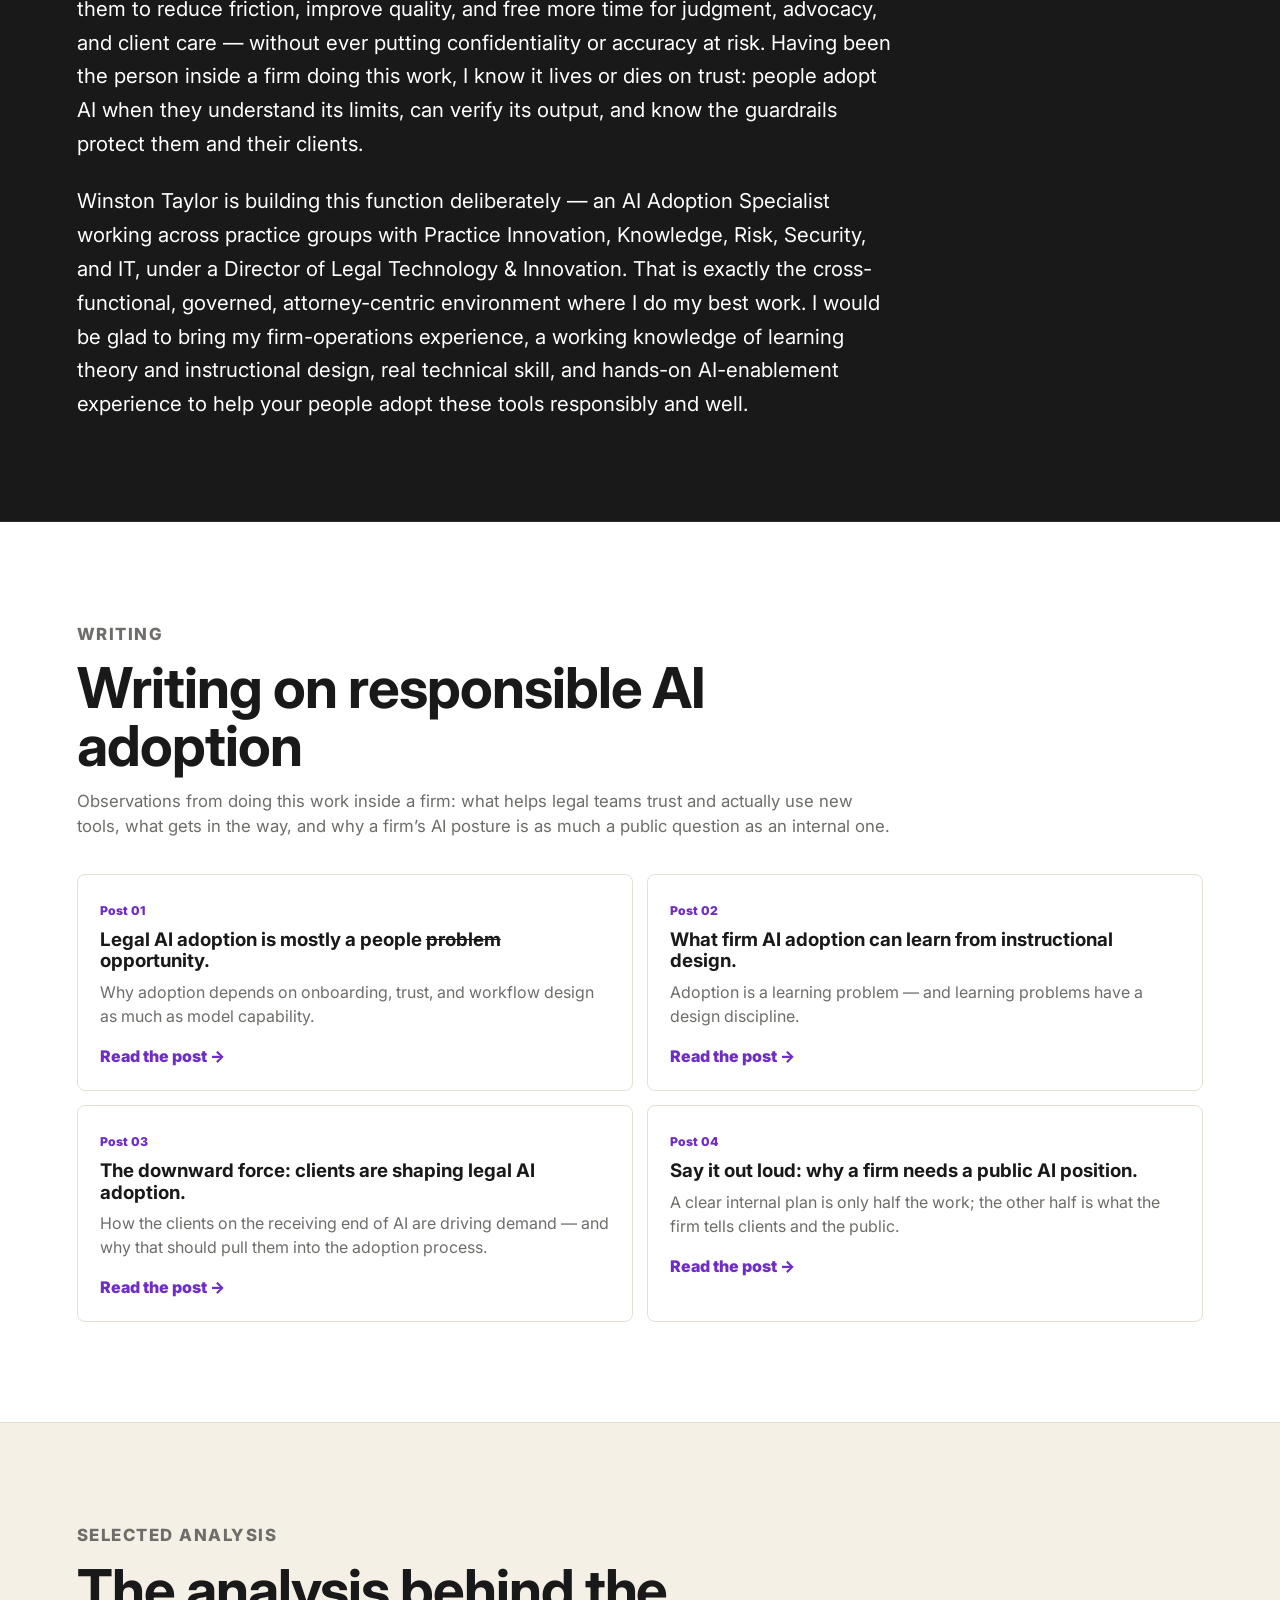
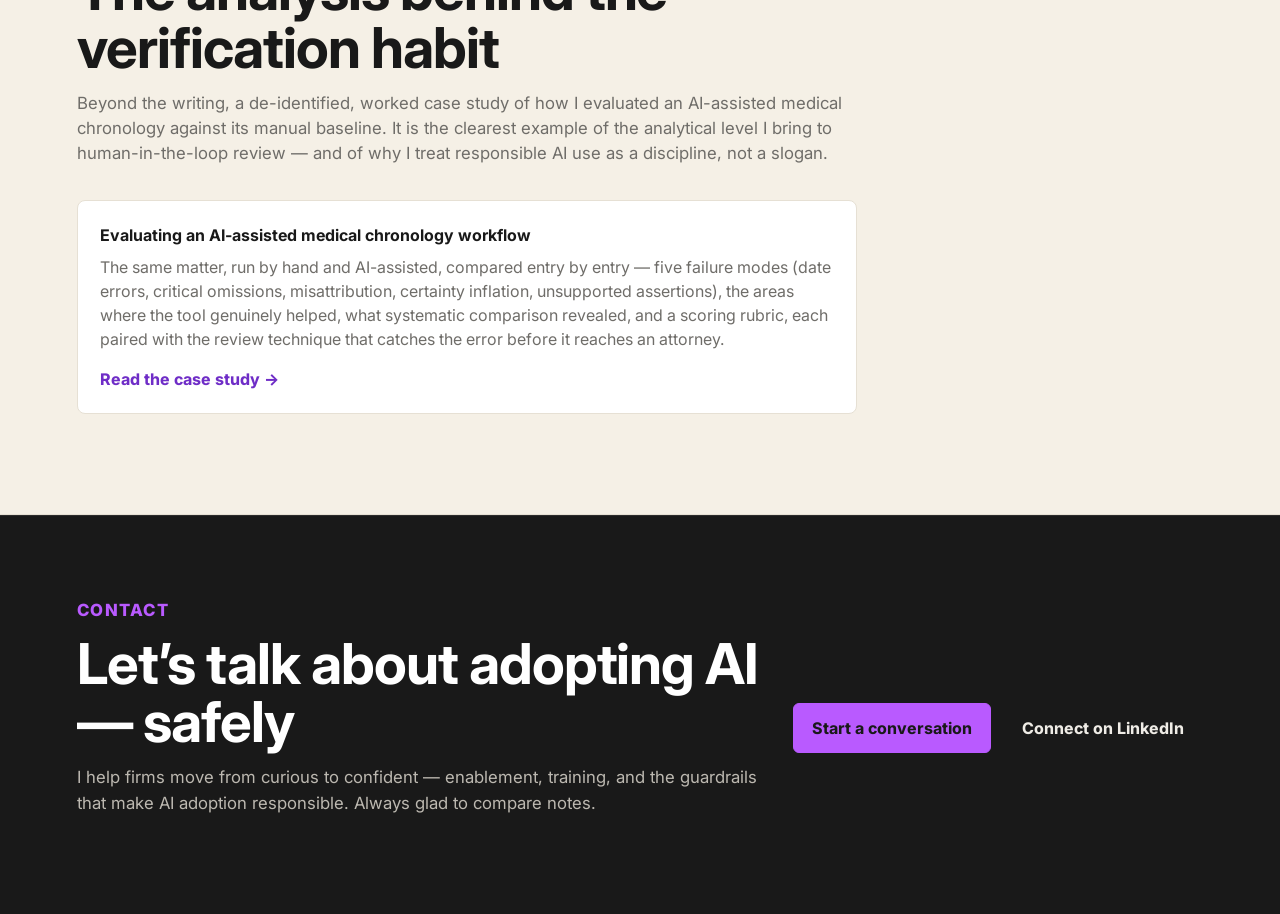
==== commit d8420b11: "better descriptio of my wskills" ====
--- a/index.html
+++ b/index.html
@@ -373,8 +373,8 @@
             across practice groups with Practice Innovation, Knowledge, Risk, Security, and IT, under a
             Director of Legal Technology &amp; Innovation. That is exactly the cross-functional, governed,
             attorney-centric environment where I do my best work. I would be glad to bring my firm-operations
-            experience, medical-legal verification habits, and hands-on AI enablement to help your people
-            adopt these tools responsibly and well.
+            experience, a working knowledge of learning theory and instructional design, real technical skill,
+            and hands-on AI-enablement experience to help your people adopt these tools responsibly and well.
           </p>
         </div>
       </section>
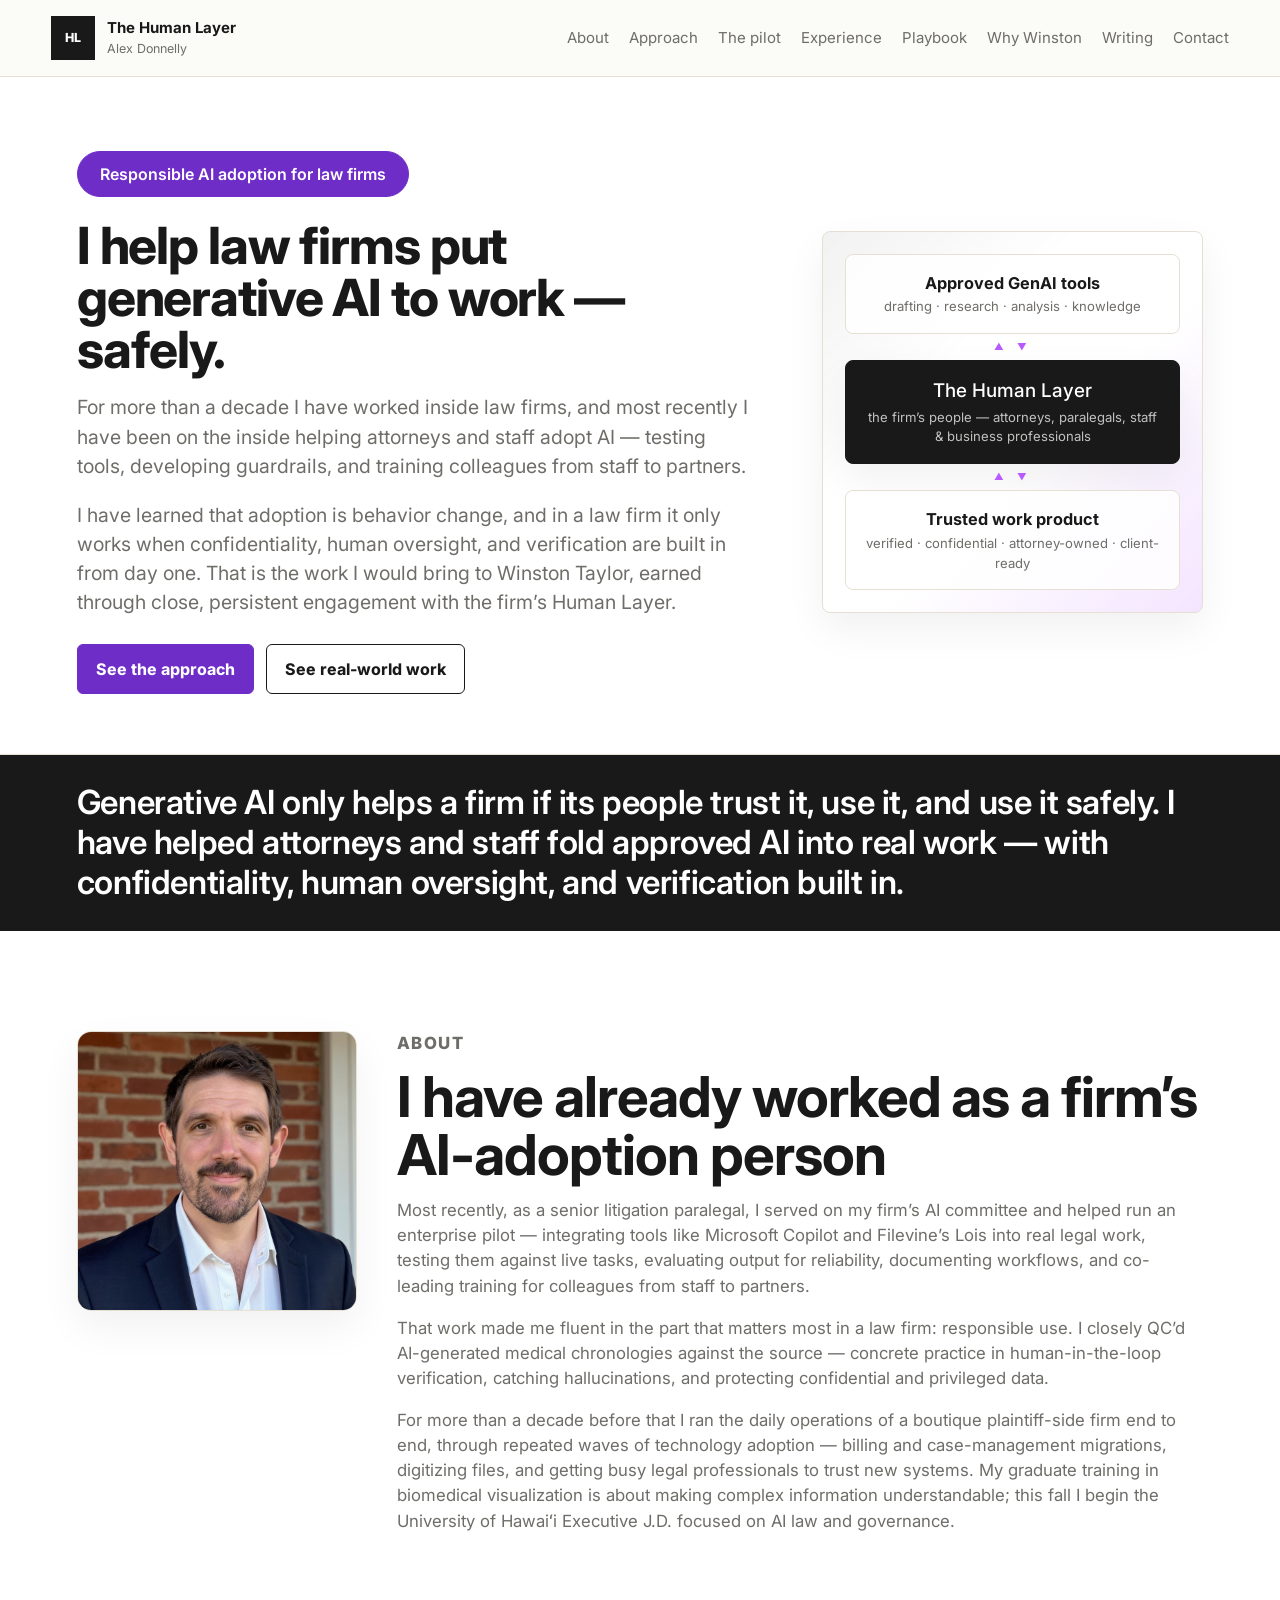
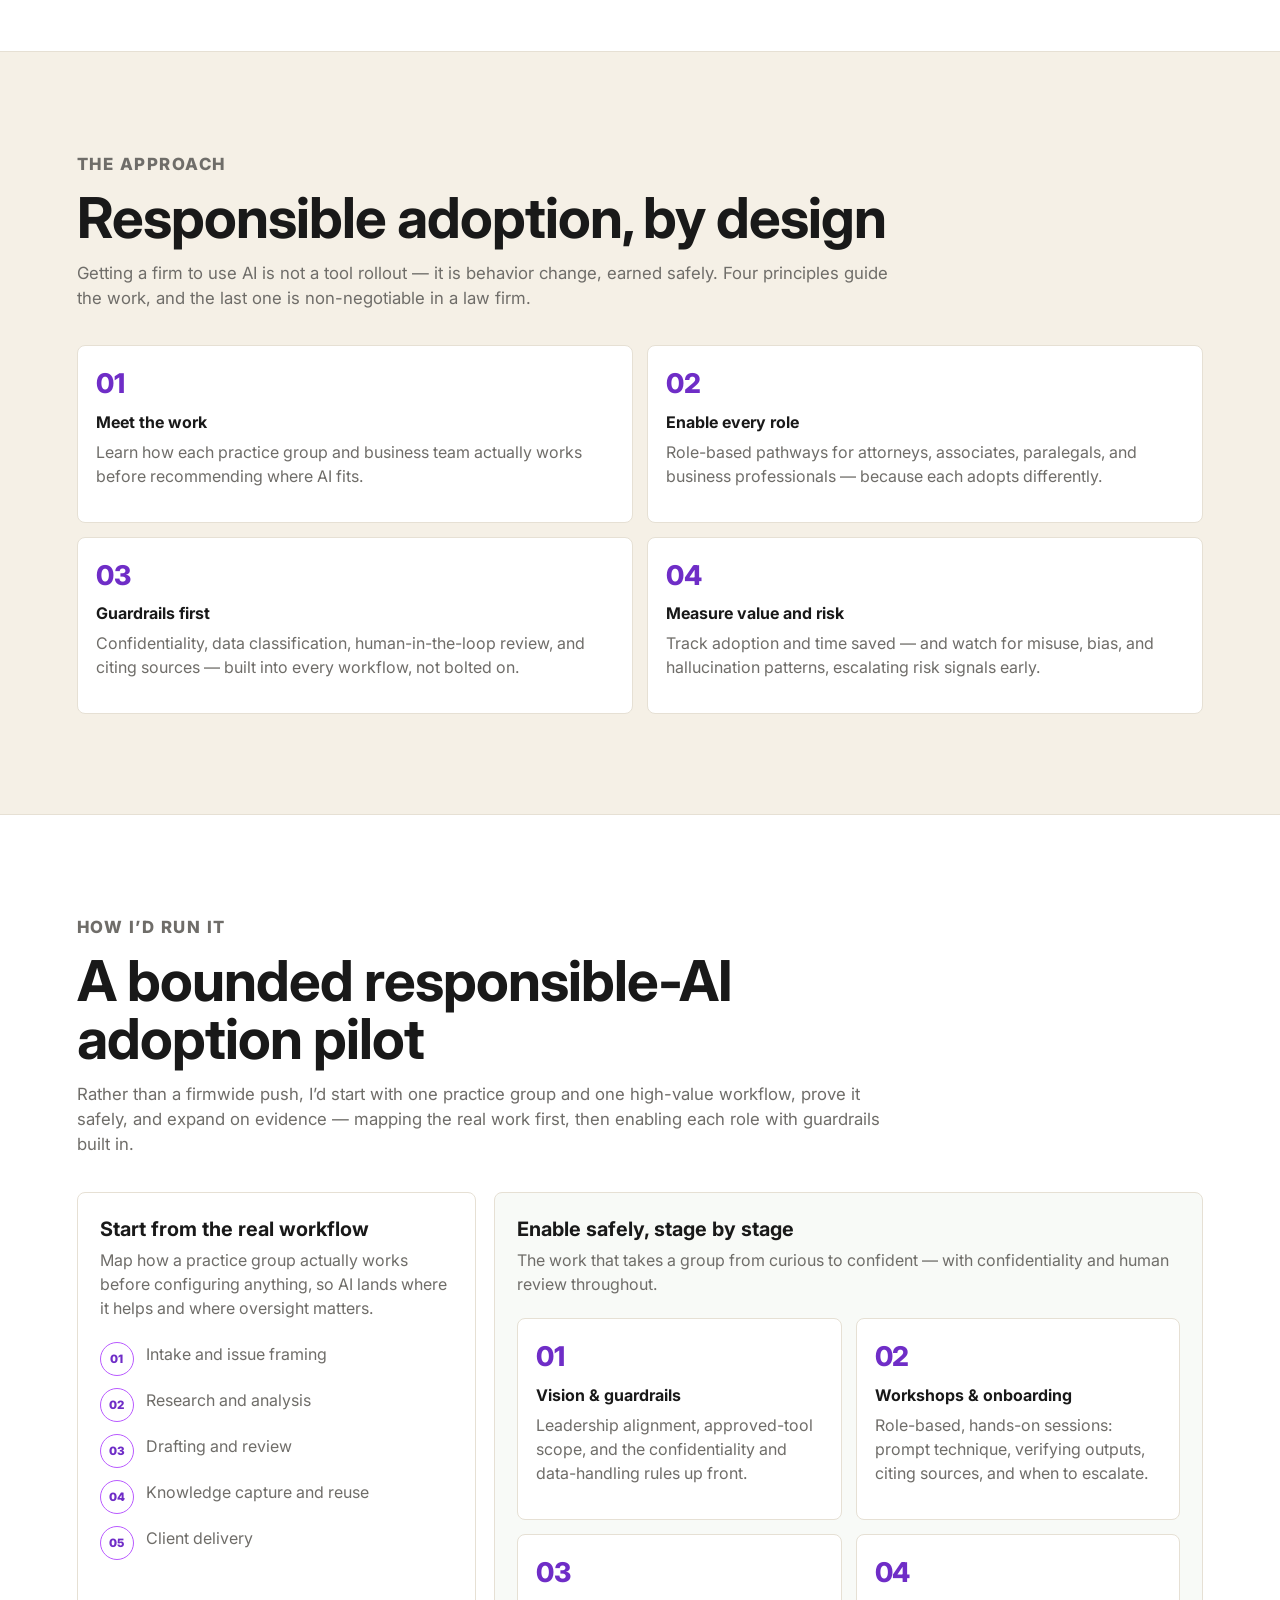
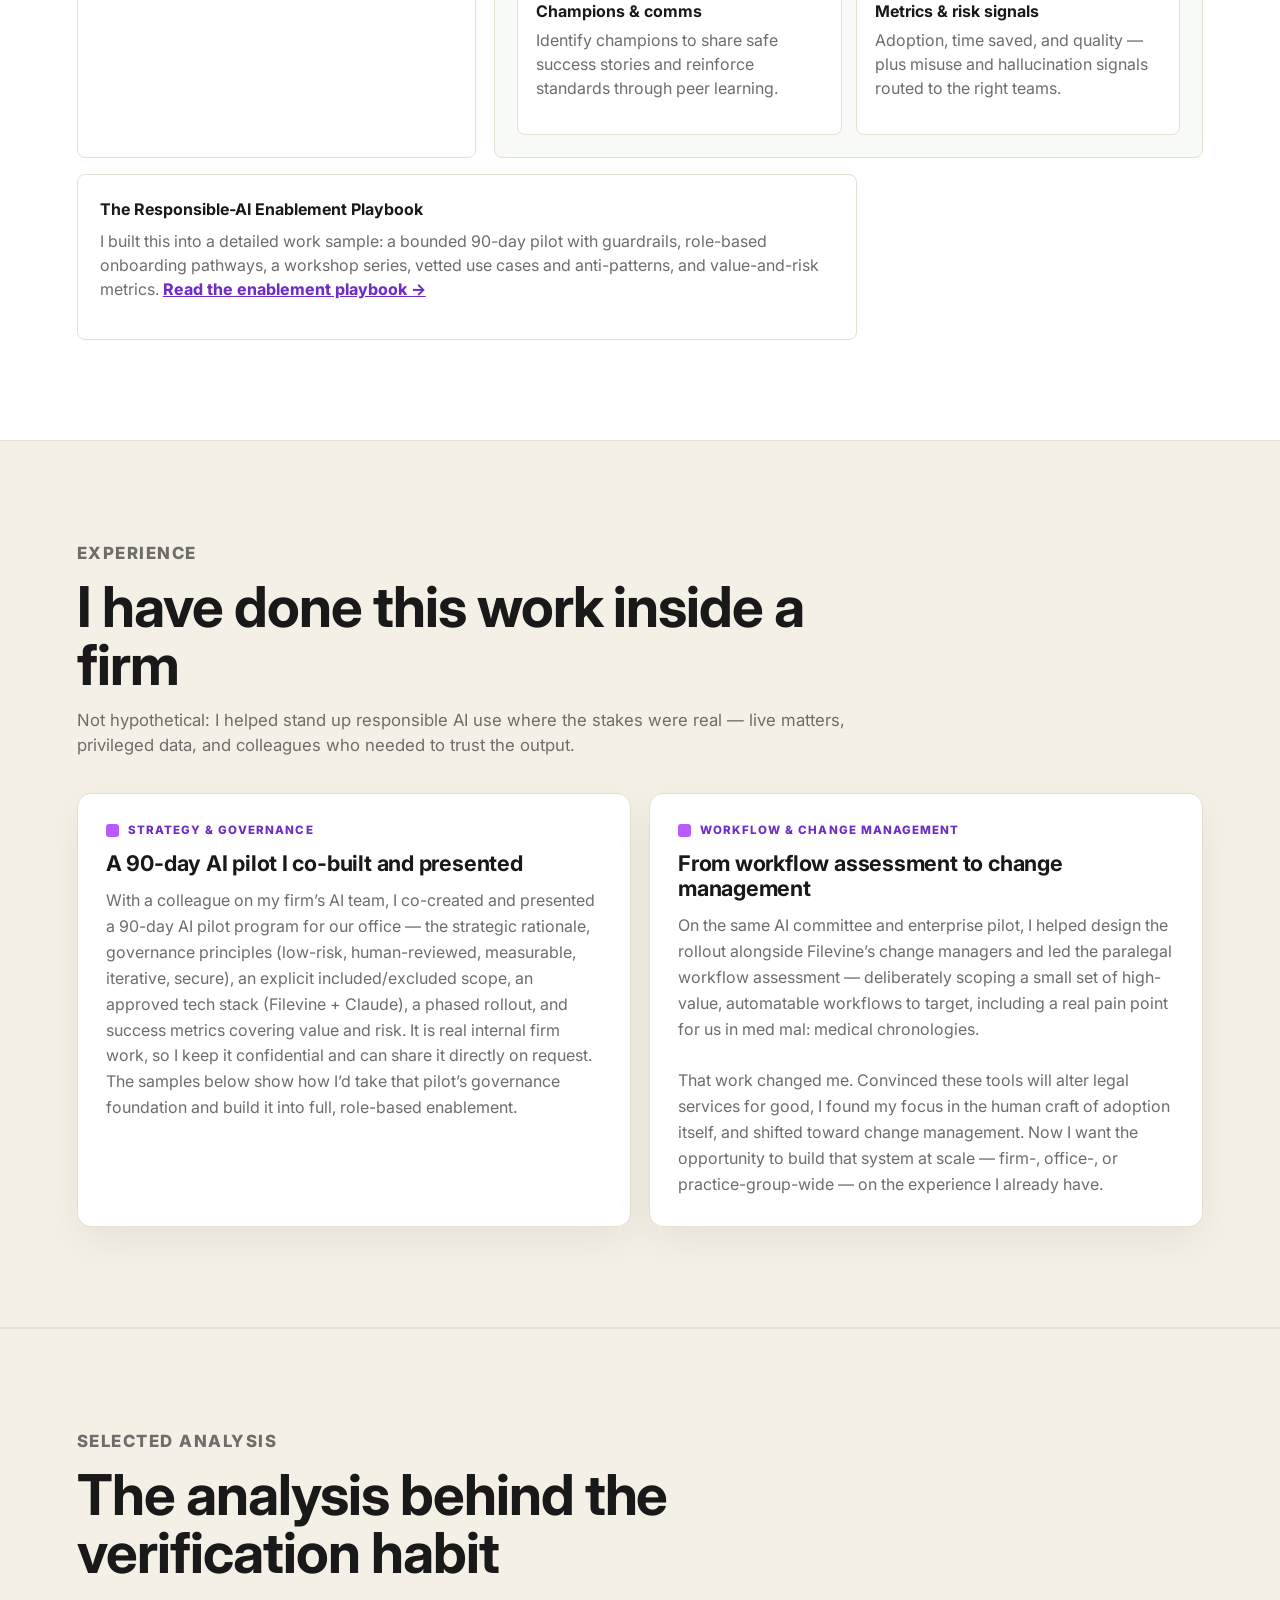
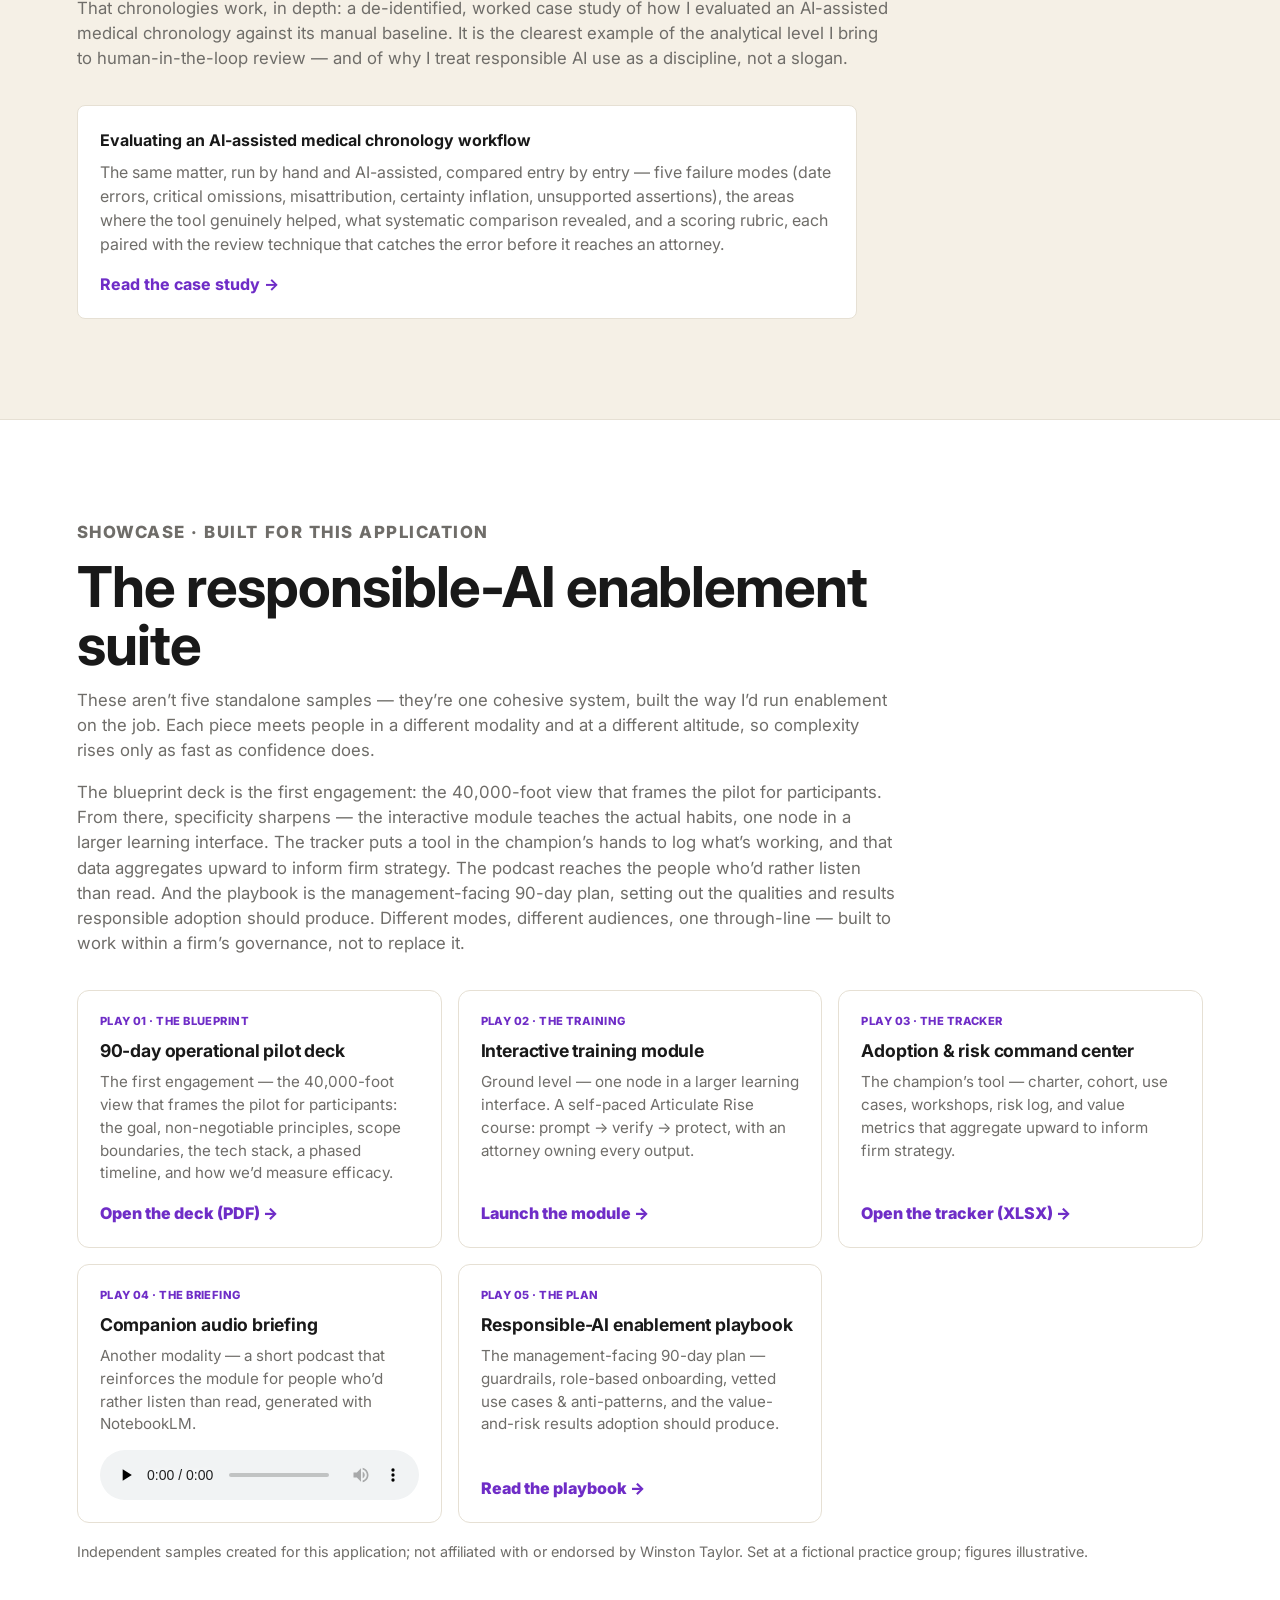
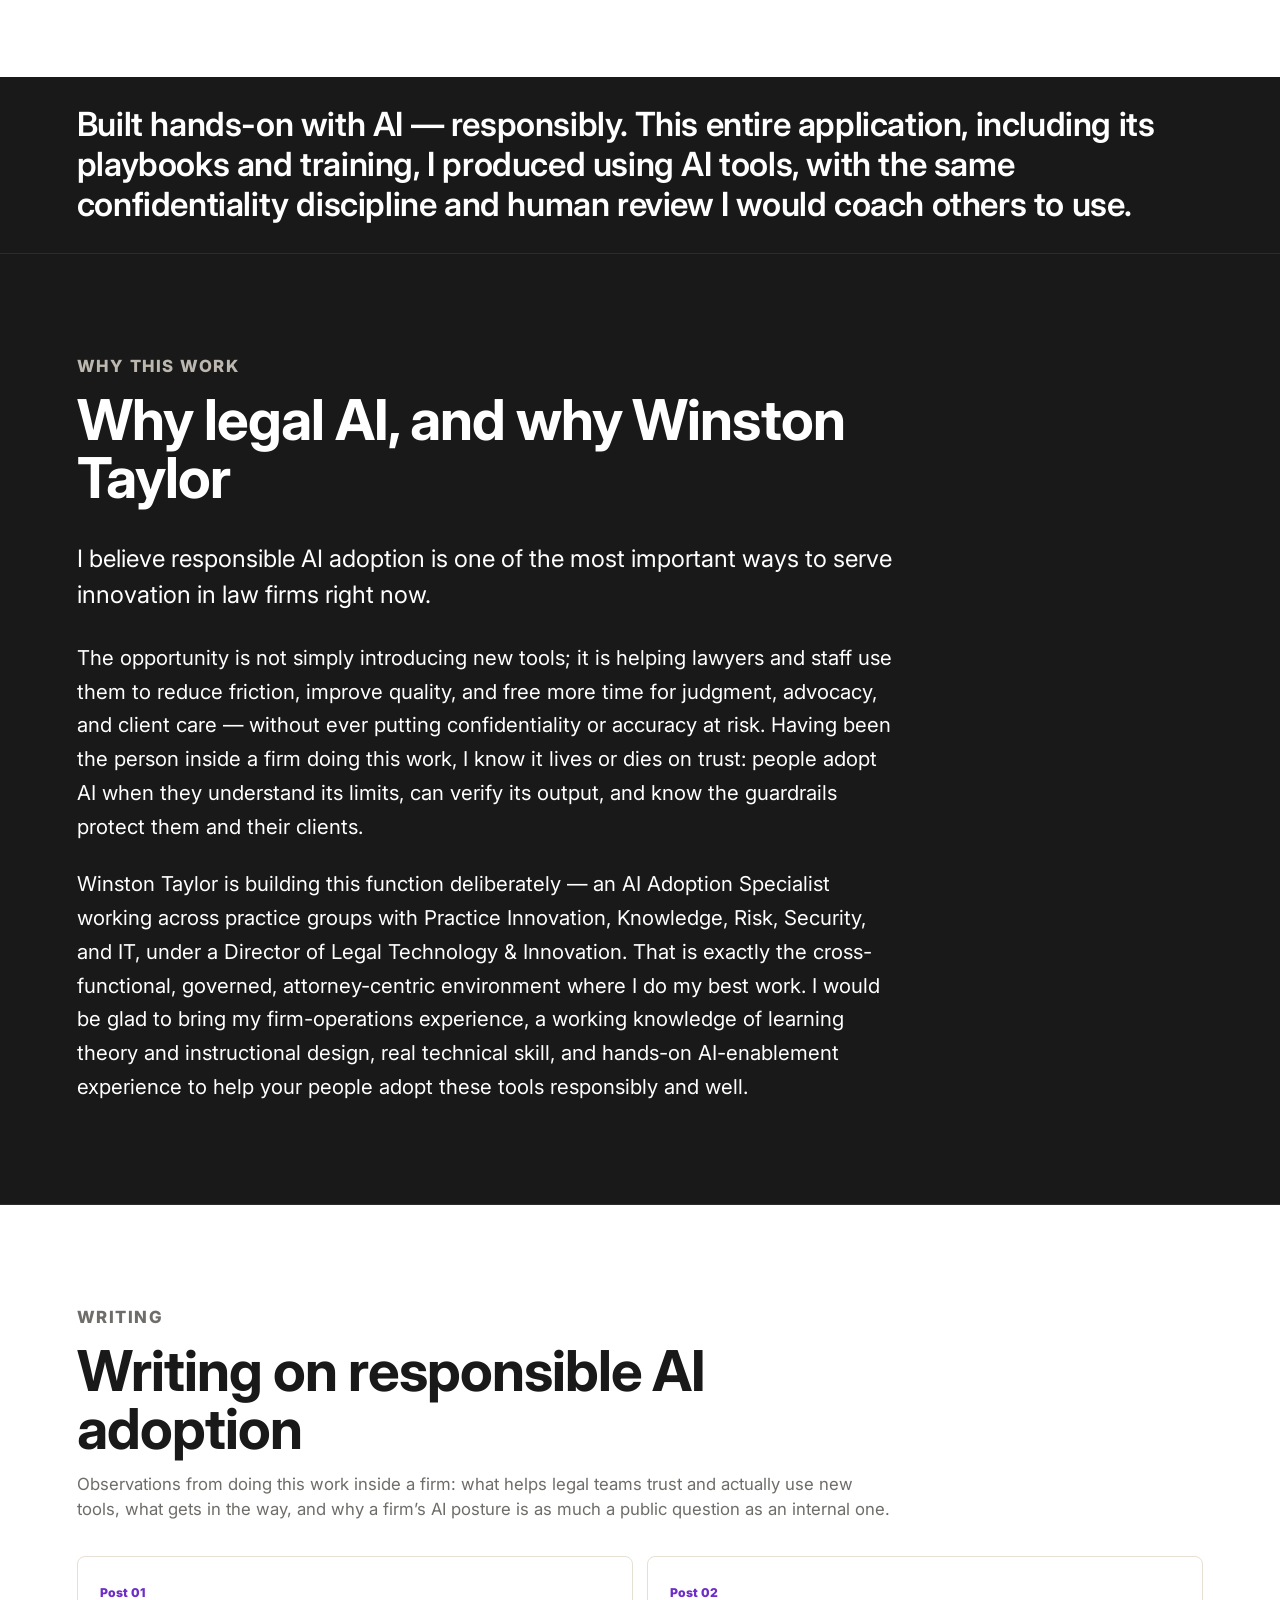
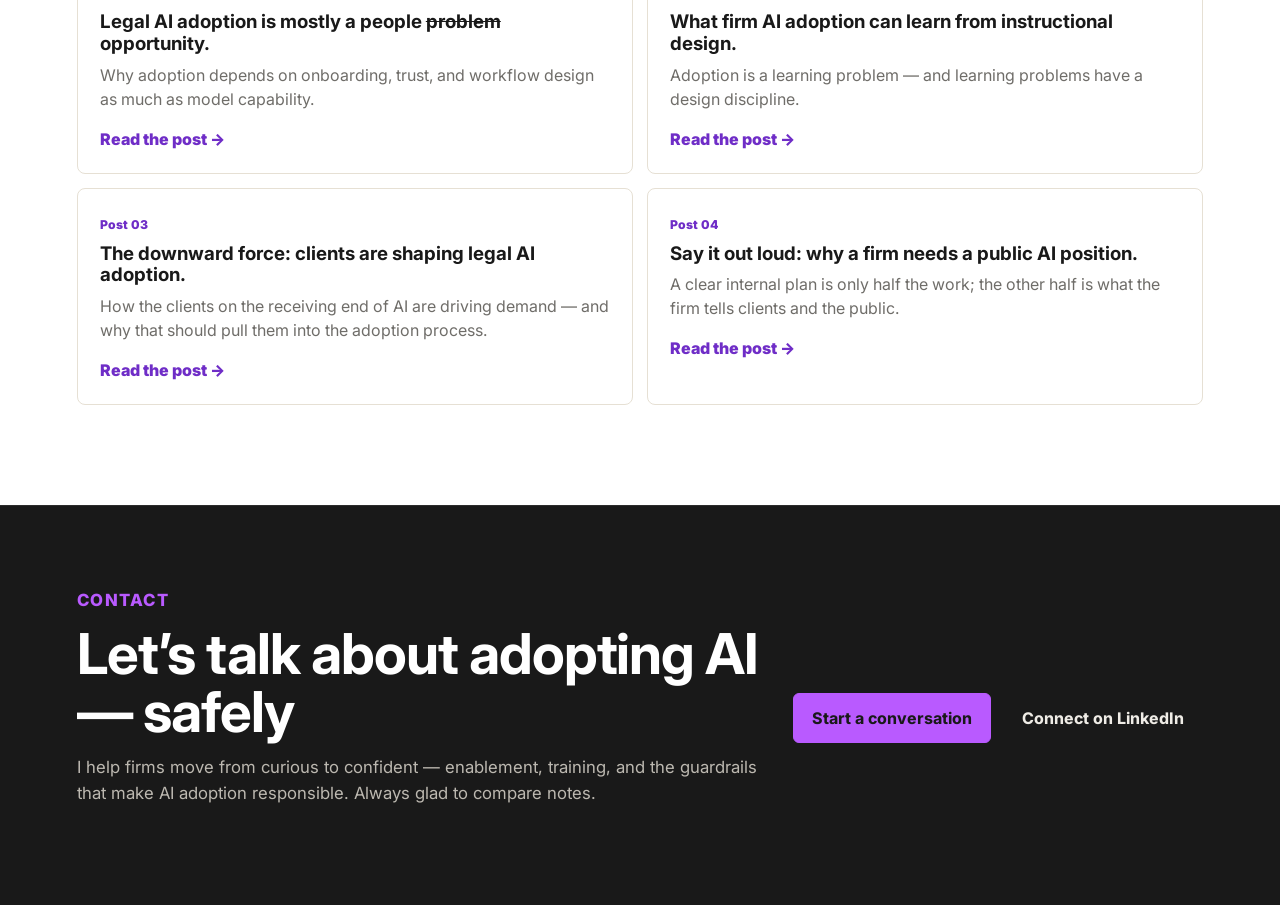
==== commit 452db378: "some more refinements" ====
--- a/index.html
+++ b/index.html
@@ -22,7 +22,7 @@
     <link rel="preconnect" href="https://fonts.googleapis.com">
     <link rel="preconnect" href="https://fonts.gstatic.com" crossorigin>
     <link href="https://fonts.googleapis.com/css2?family=Inter:wght@400;500;600;700;800&display=swap" rel="stylesheet">
-    <link rel="stylesheet" href="styles.css?v=3">
+    <link rel="stylesheet" href="styles.css?v=4">
     <style>
       .why .prose { max-width: 820px; }
       .why .prose p { margin: 0 0 1.15em; color: #ffffff; font-size: 1.28rem; line-height: 1.65; }
@@ -248,27 +248,59 @@
             matters, privileged data, and colleagues who needed to trust the output.
           </p>
         </div>
+        <div class="exp-grid">
+          <article class="exp-card">
+            <span class="exp-kicker">Strategy &amp; governance</span>
+            <h3>A 90-day AI pilot I co-built and presented</h3>
+            <p>
+              With a colleague on my firm&rsquo;s AI team, I co-created and presented a 90-day AI pilot program
+              for our office &mdash; the strategic rationale, governance principles (low-risk, human-reviewed,
+              measurable, iterative, secure), an explicit included/excluded scope, an approved tech stack
+              (Filevine + Claude), a phased rollout, and success metrics covering value and risk. It is real
+              internal firm work, so I keep it confidential and can share it directly on request. The samples
+              below show how I&rsquo;d take that pilot&rsquo;s governance foundation and build it into full,
+              role-based enablement.
+            </p>
+          </article>
+          <article class="exp-card">
+            <span class="exp-kicker">Workflow &amp; change management</span>
+            <h3>From workflow assessment to change management</h3>
+            <p>
+              On the same AI committee and enterprise pilot, I helped design the rollout alongside
+              Filevine&rsquo;s change managers and led the paralegal workflow assessment &mdash; deliberately
+              scoping a small set of high-value, automatable workflows to target, including a real pain point
+              for us in med mal: medical chronologies.
+            </p>
+            <p>
+              That work changed me. Convinced these tools will alter legal services for good, I found my focus
+              in the human craft of adoption itself, and shifted toward change management. Now I want the
+              opportunity to build that system at scale &mdash; firm-, office-, or practice-group-wide &mdash;
+              on the experience I already have.
+            </p>
+          </article>
+        </div>
+      </section>
+
+      <section id="analysis" class="section muted">
+        <div class="section-heading">
+          <p class="eyebrow">Selected analysis</p>
+          <h2>The analysis behind the verification habit</h2>
+          <p>
+            That chronologies work, in depth: a de-identified, worked case study of how I evaluated an
+            AI-assisted medical chronology against its manual baseline. It is the clearest example of the
+            analytical level I bring to human-in-the-loop review &mdash; and of why I treat responsible AI use
+            as a discipline, not a slogan.
+          </p>
+        </div>
         <div class="project-preview blueprint-cta">
-          <strong>A 90-day AI pilot I co-built and presented</strong>
-          <p>
-            With a colleague on my firm&rsquo;s AI team, I co-created and presented a 90-day AI pilot program
-            for our office &mdash; the strategic rationale, governance principles (low-risk, human-reviewed,
-            measurable, iterative, secure), an explicit included/excluded scope, an approved tech stack
-            (Filevine + Claude), a phased rollout, and success metrics covering value and risk. It is real
-            internal firm work, so I keep it confidential and can share it directly on request. The samples
-            below show how I&rsquo;d take that pilot&rsquo;s governance foundation and build it out into full,
-            role-based enablement.
-          </p>
-        </div>
-        <div class="project-preview blueprint-cta">
-          <strong>And the day-to-day enablement around it</strong>
-          <p>
-            On the same AI committee and enterprise pilot, I integrated Copilot and Filevine&rsquo;s Lois
-            into daily work, evaluated AI output against source for reliability, built workflow guides and
-            adoption best practices, and co-led training from office managers to partners &mdash; living the
-            exact tension this role manages: helping people adopt powerful tools while protecting the firm
-            and its clients.
-          </p>
+          <strong>Evaluating an AI-assisted medical chronology workflow</strong>
+          <p>
+            The same matter, run by hand and AI-assisted, compared entry by entry &mdash; five failure modes
+            (date errors, critical omissions, misattribution, certainty inflation, unsupported assertions), the
+            areas where the tool genuinely helped, what systematic comparison revealed, and a scoring rubric,
+            each paired with the review technique that catches the error before it reaches an attorney.
+          </p>
+          <a class="text-button" href="chronology-analysis.html">Read the case study &rarr;</a>
         </div>
       </section>
 
@@ -427,28 +459,6 @@
         </div>
       </section>
 
-      <section id="analysis" class="section muted">
-        <div class="section-heading">
-          <p class="eyebrow">Selected analysis</p>
-          <h2>The analysis behind the verification habit</h2>
-          <p>
-            Beyond the writing, a de-identified, worked case study of how I evaluated an AI-assisted medical
-            chronology against its manual baseline. It is the clearest example of the analytical level I bring to
-            human-in-the-loop review &mdash; and of why I treat responsible AI use as a discipline, not a slogan.
-          </p>
-        </div>
-        <div class="project-preview blueprint-cta">
-          <strong>Evaluating an AI-assisted medical chronology workflow</strong>
-          <p>
-            The same matter, run by hand and AI-assisted, compared entry by entry &mdash; five failure modes
-            (date errors, critical omissions, misattribution, certainty inflation, unsupported assertions), the
-            areas where the tool genuinely helped, what systematic comparison revealed, and a scoring rubric,
-            each paired with the review technique that catches the error before it reaches an attorney.
-          </p>
-          <a class="text-button" href="chronology-analysis.html">Read the case study &rarr;</a>
-        </div>
-      </section>
-
       <section id="contact" class="contact-section">
         <div>
           <p class="eyebrow">Contact</p>
--- a/styles.css
+++ b/styles.css
@@ -1218,3 +1218,71 @@
   background: #c977ff;
   border-color: #c977ff;
 }
+
+/* Experience — two tiled cards with motif accent */
+.exp-grid {
+  display: grid;
+  grid-template-columns: repeat(2, minmax(0, 1fr));
+  gap: 18px;
+}
+
+.exp-card {
+  display: flex;
+  flex-direction: column;
+  gap: 12px;
+  padding: 28px;
+  background: var(--white);
+  border: 1px solid var(--line);
+  border-radius: 14px;
+  box-shadow: var(--shadow);
+  transition: border-color 0.22s ease, box-shadow 0.22s ease, transform 0.22s ease;
+}
+
+.exp-card:hover {
+  border-color: var(--brand);
+  box-shadow: 0 16px 40px rgba(111, 45, 199, 0.12);
+  transform: translateY(-3px);
+}
+
+.exp-kicker {
+  display: inline-flex;
+  align-items: center;
+  gap: 9px;
+  color: var(--blue);
+  font-size: 0.72rem;
+  font-weight: 800;
+  letter-spacing: 0.09em;
+  text-transform: uppercase;
+}
+
+.exp-kicker::before {
+  content: "";
+  width: 13px;
+  height: 13px;
+  border-radius: 3px;
+  background: var(--brand);
+}
+
+.exp-card h3 {
+  margin: 0;
+  font-size: 1.35rem;
+  font-weight: 700;
+  letter-spacing: -0.01em;
+  line-height: 1.16;
+}
+
+.exp-card p {
+  margin: 0;
+  color: var(--muted);
+  line-height: 1.62;
+}
+
+.exp-card p + p {
+  margin-top: 0.85em;
+}
+
+@media (max-width: 920px) {
+  .exp-grid {
+    grid-template-columns: 1fr;
+  }
+}
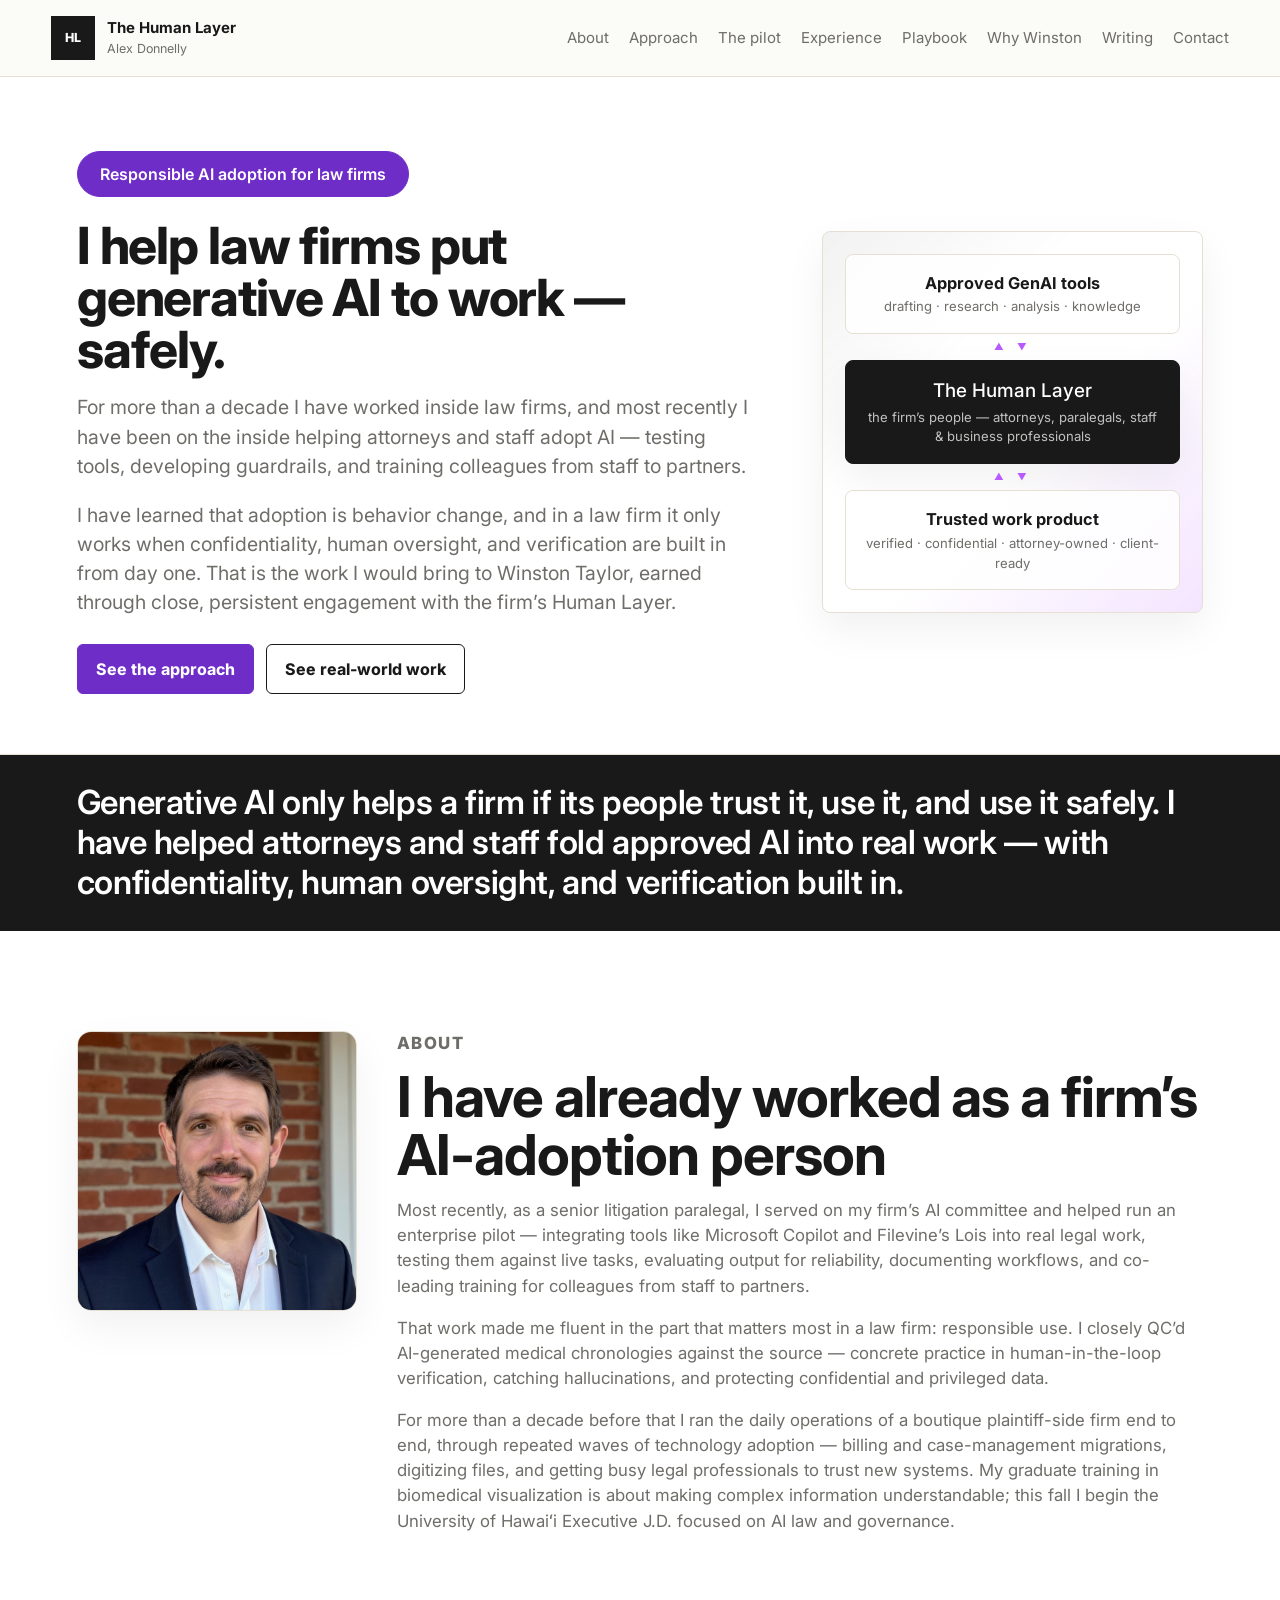
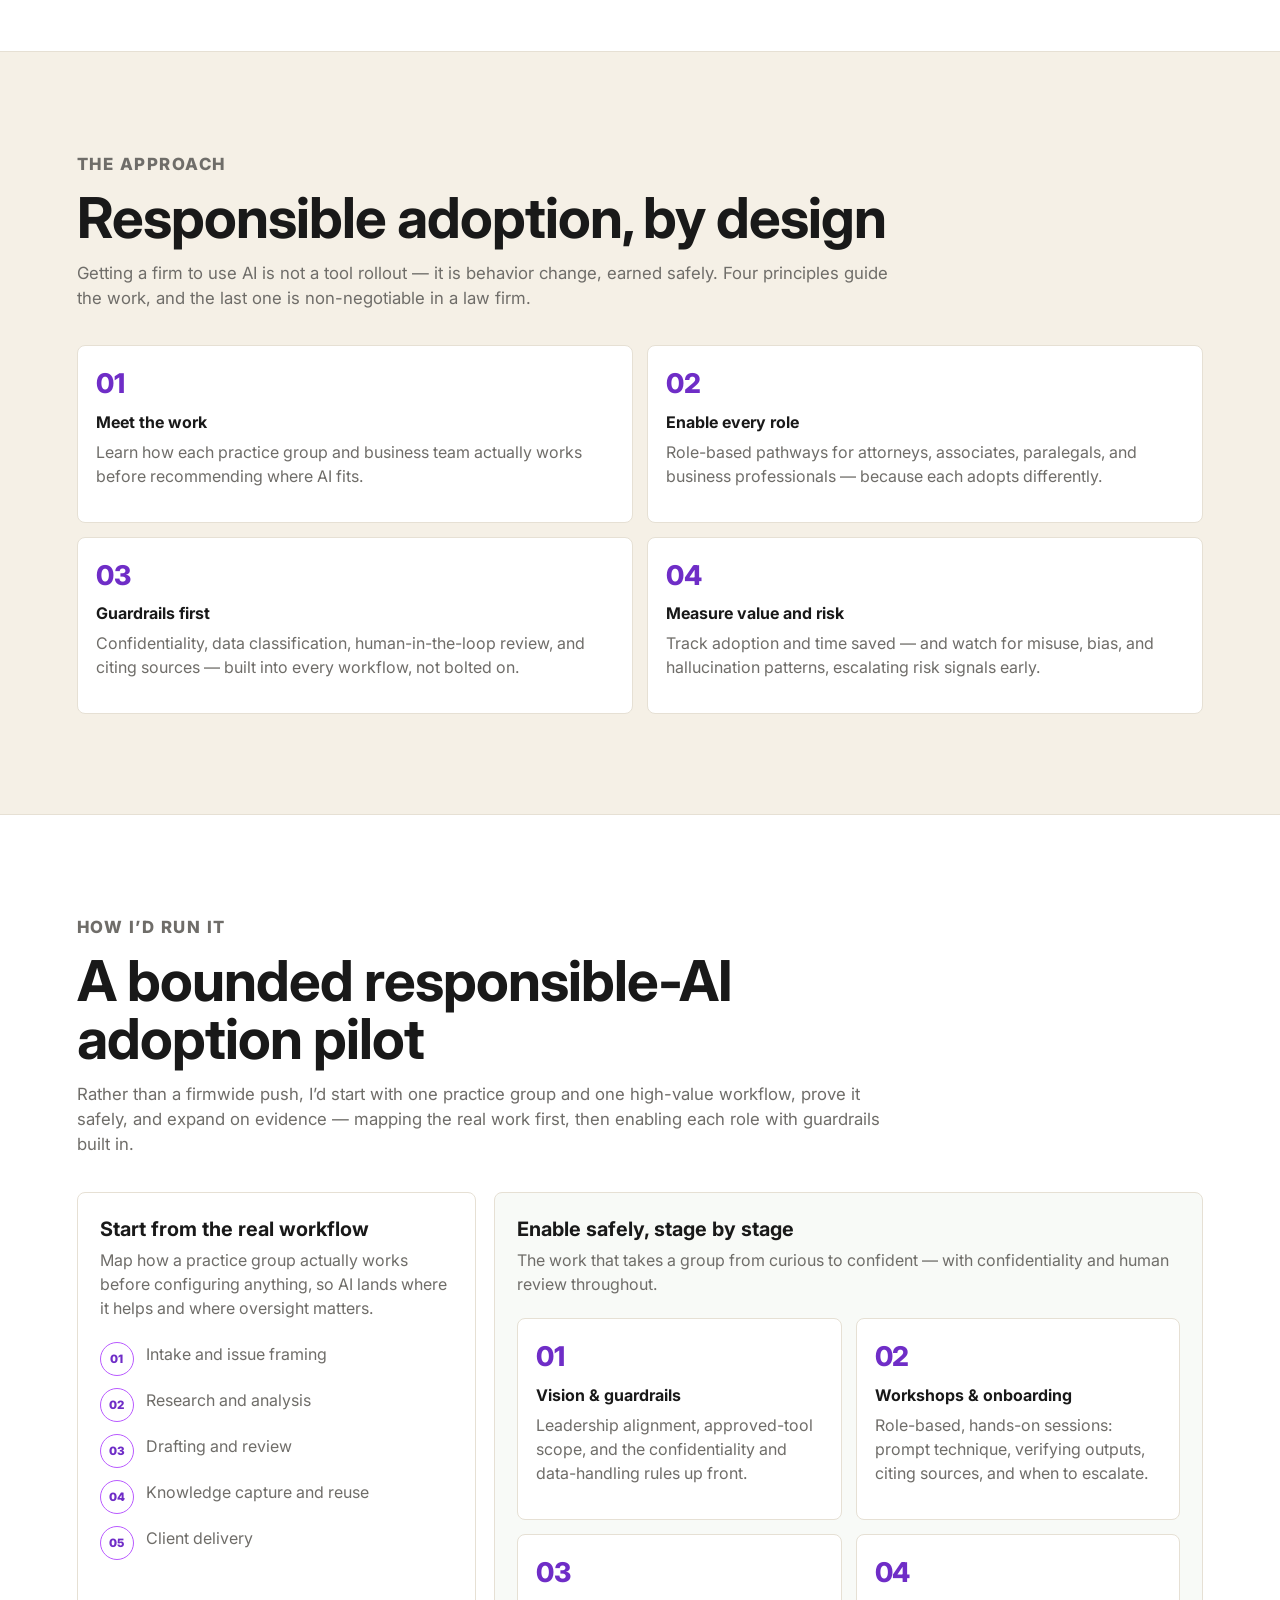
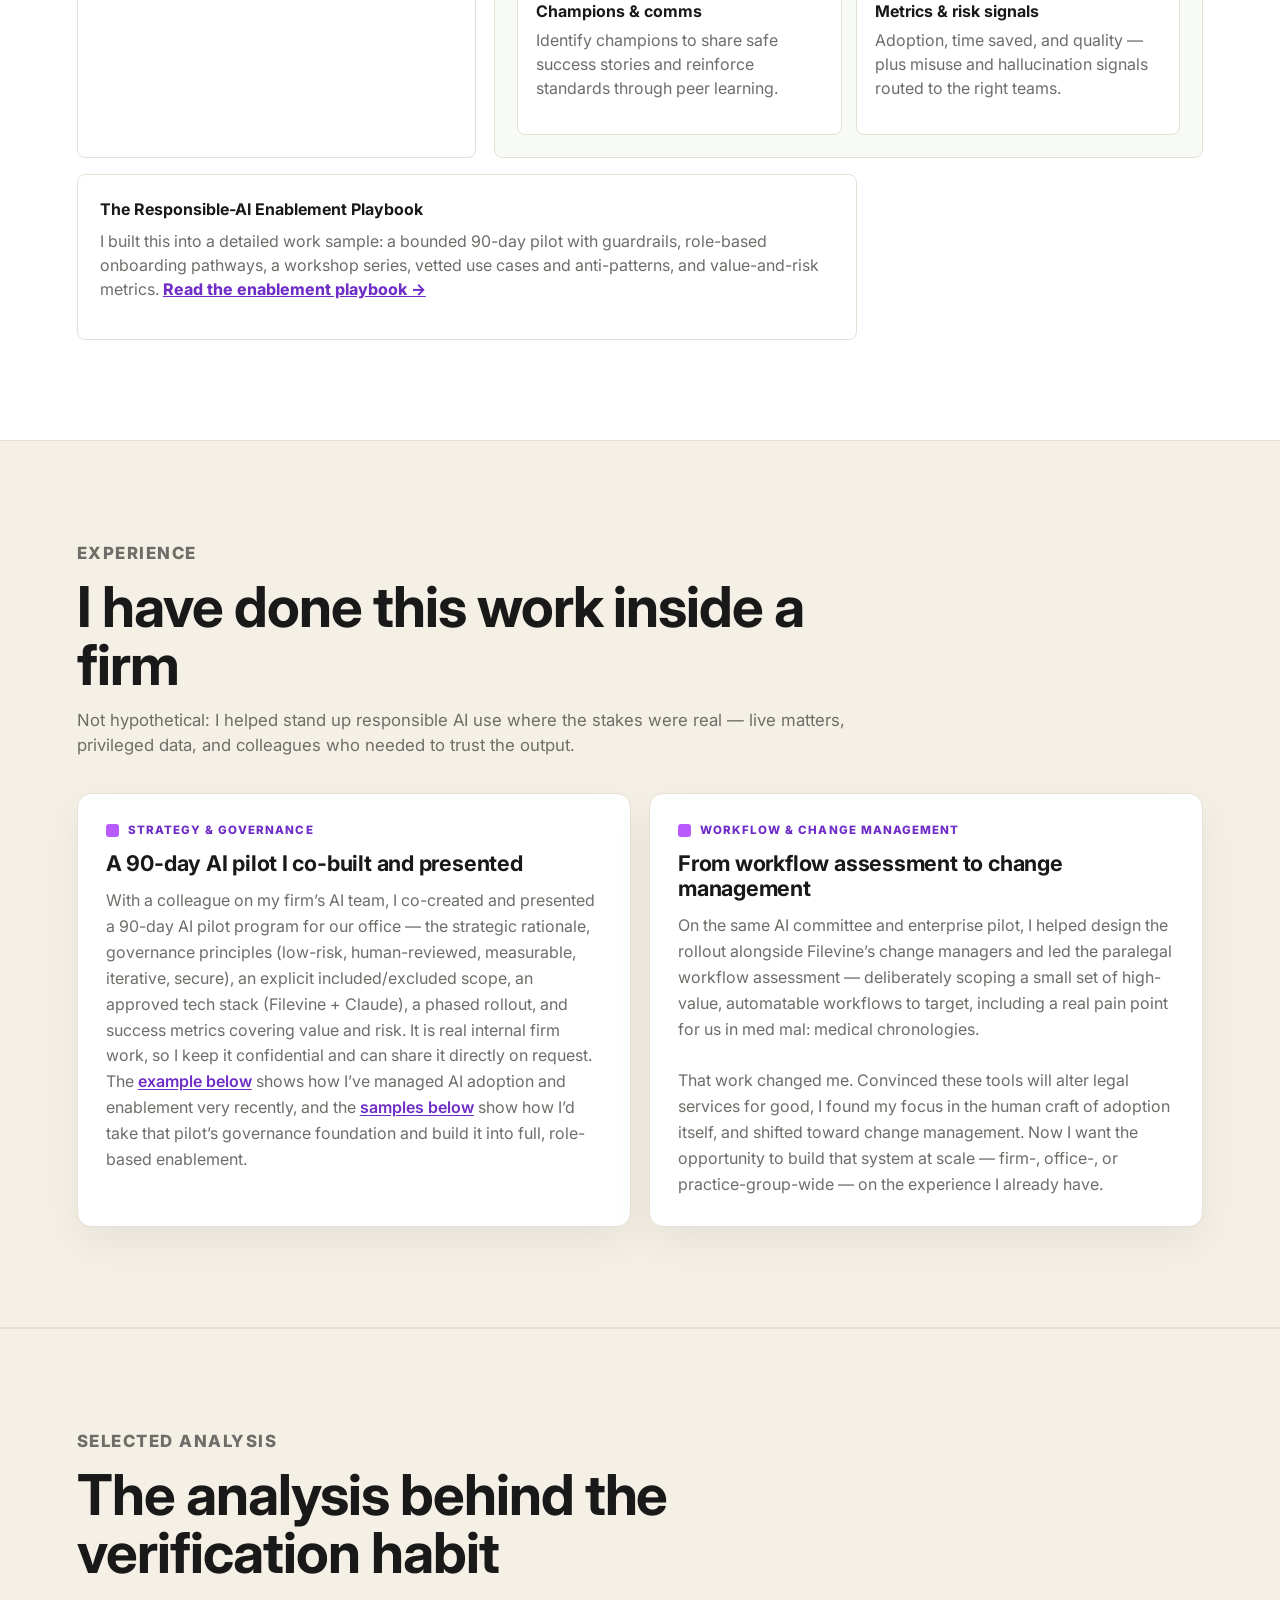
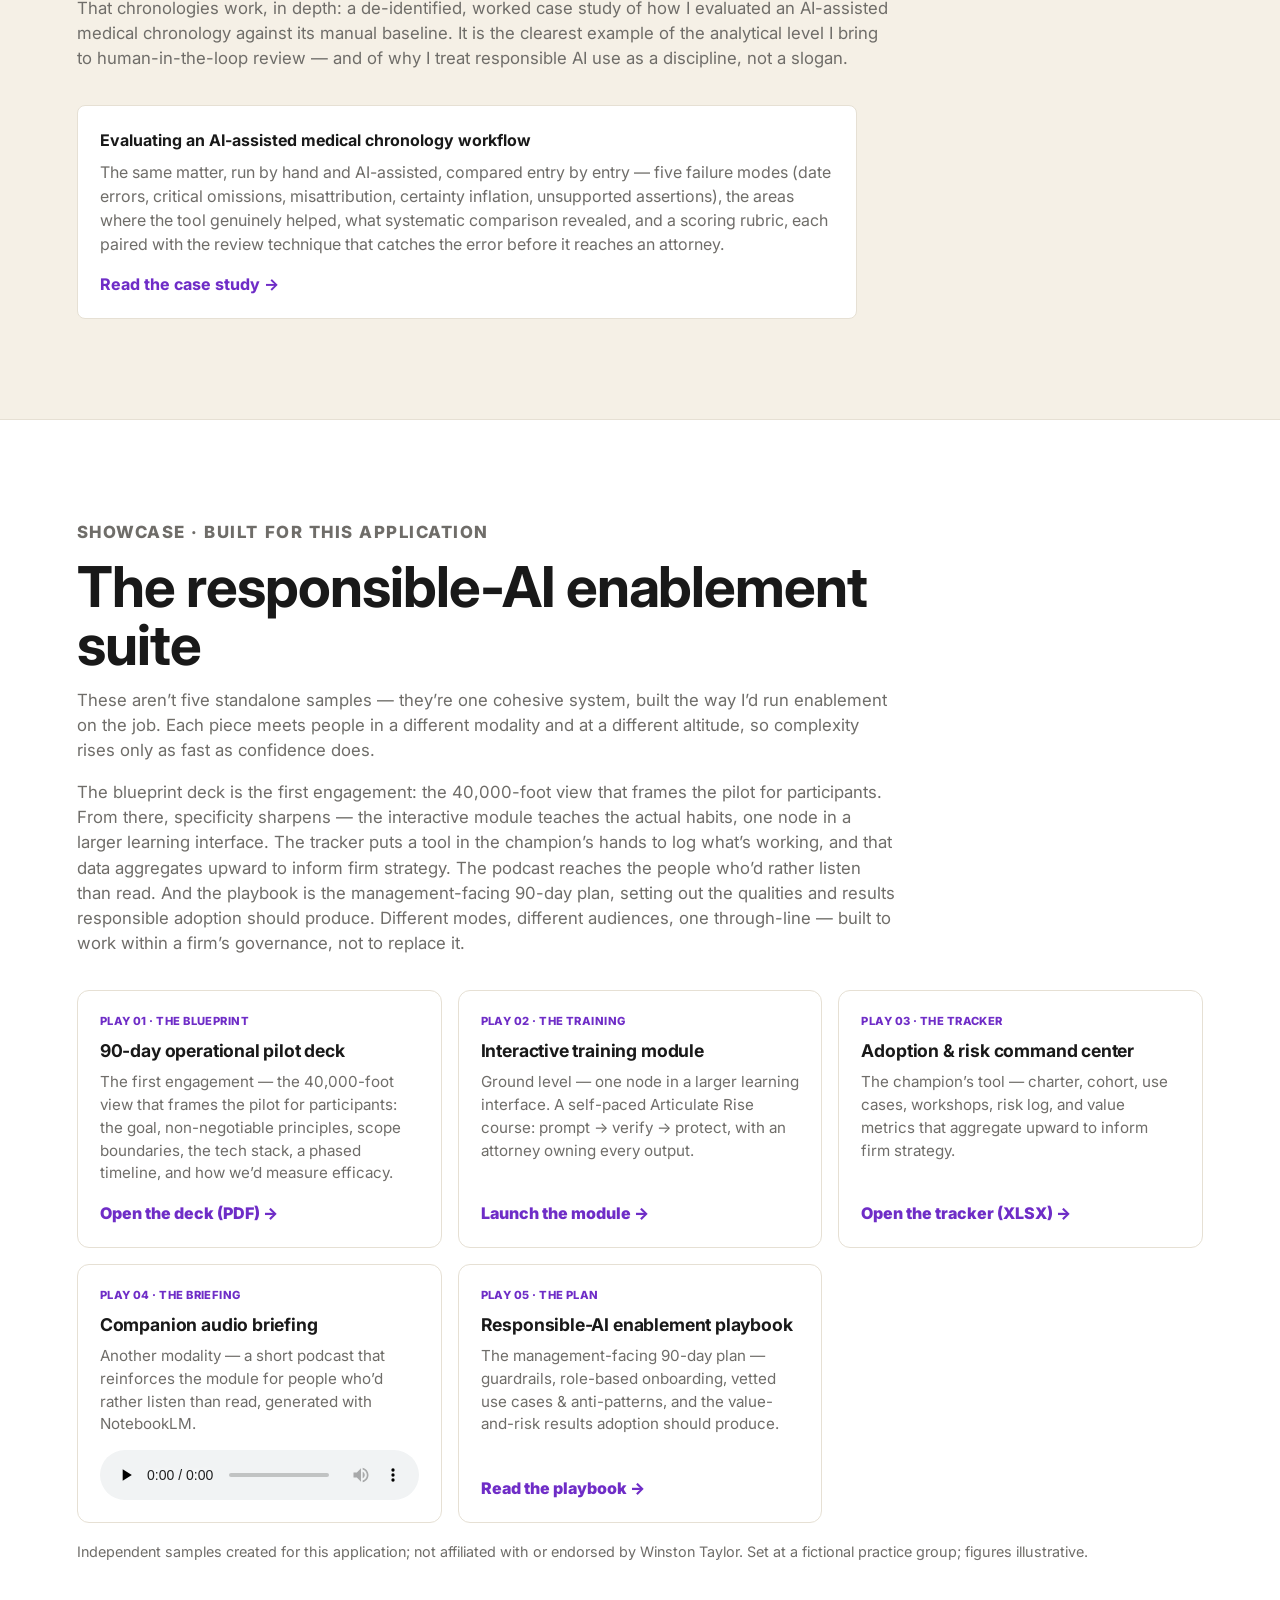
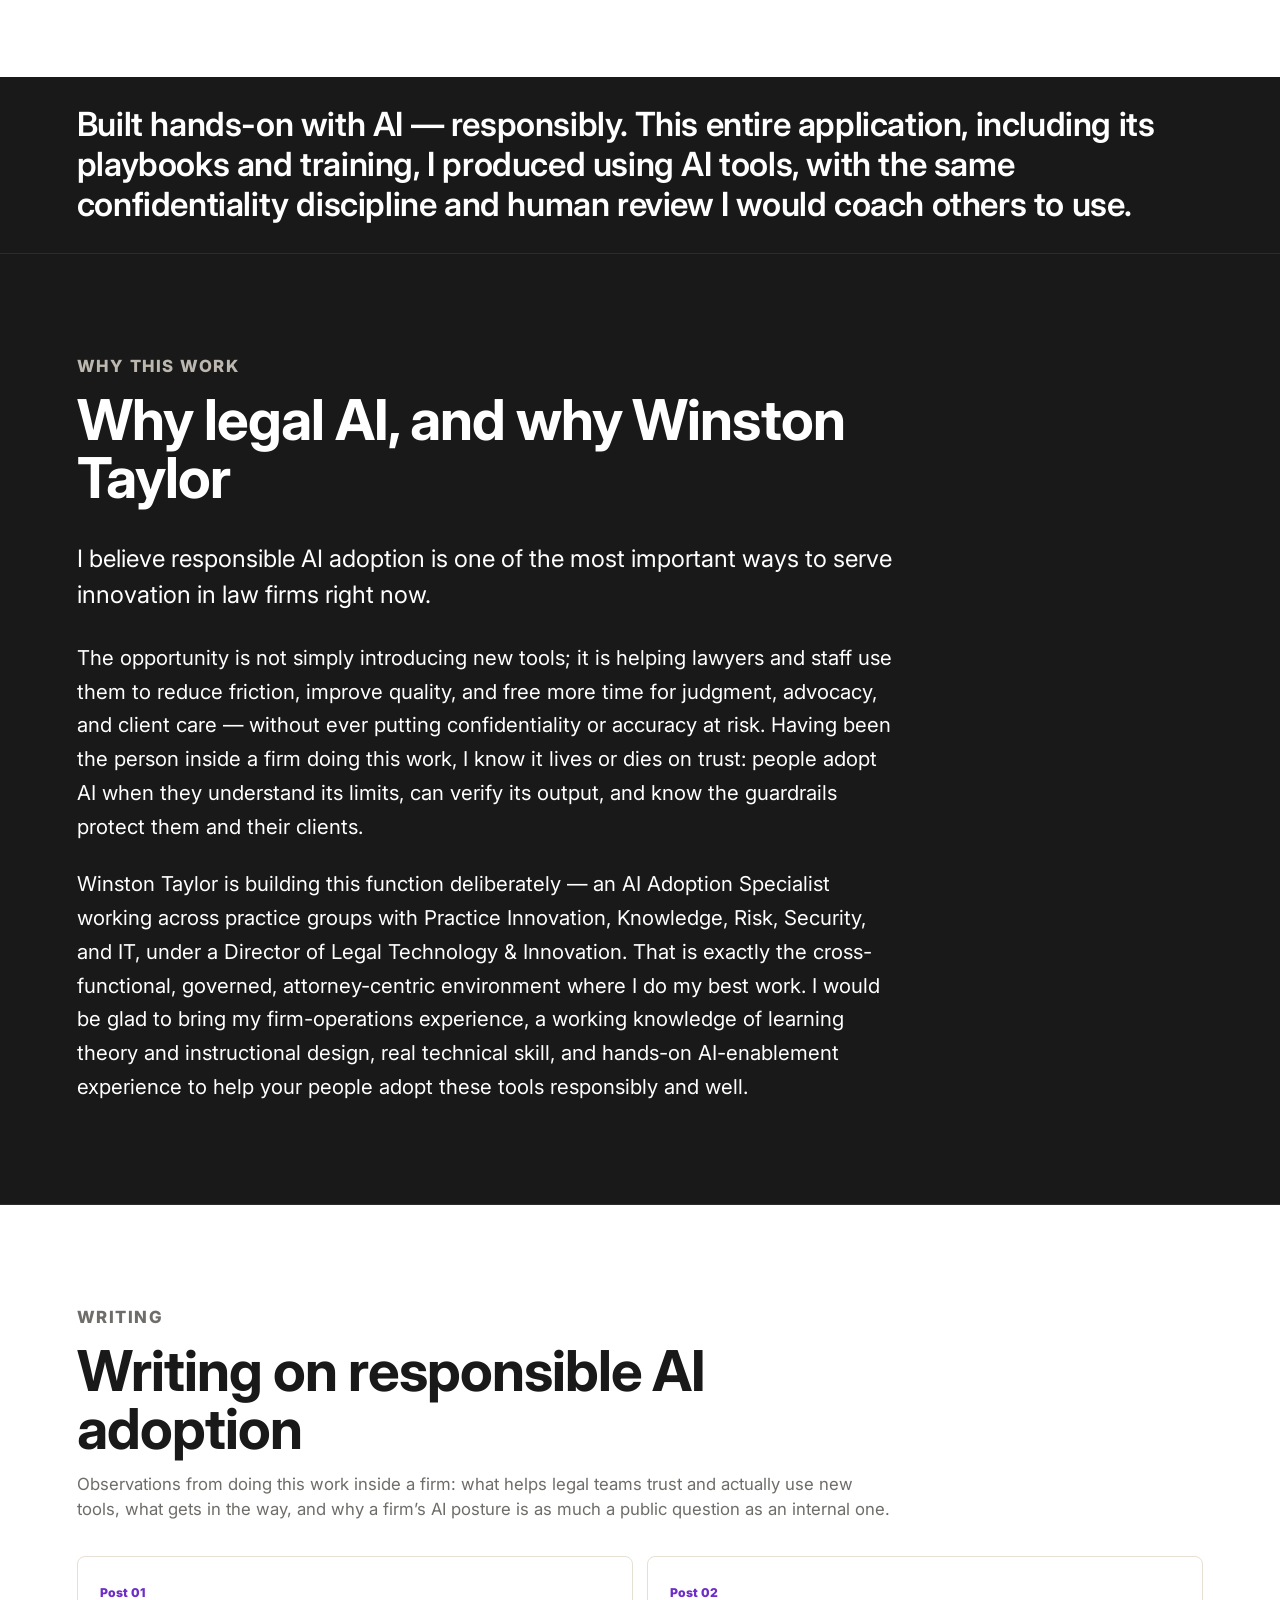
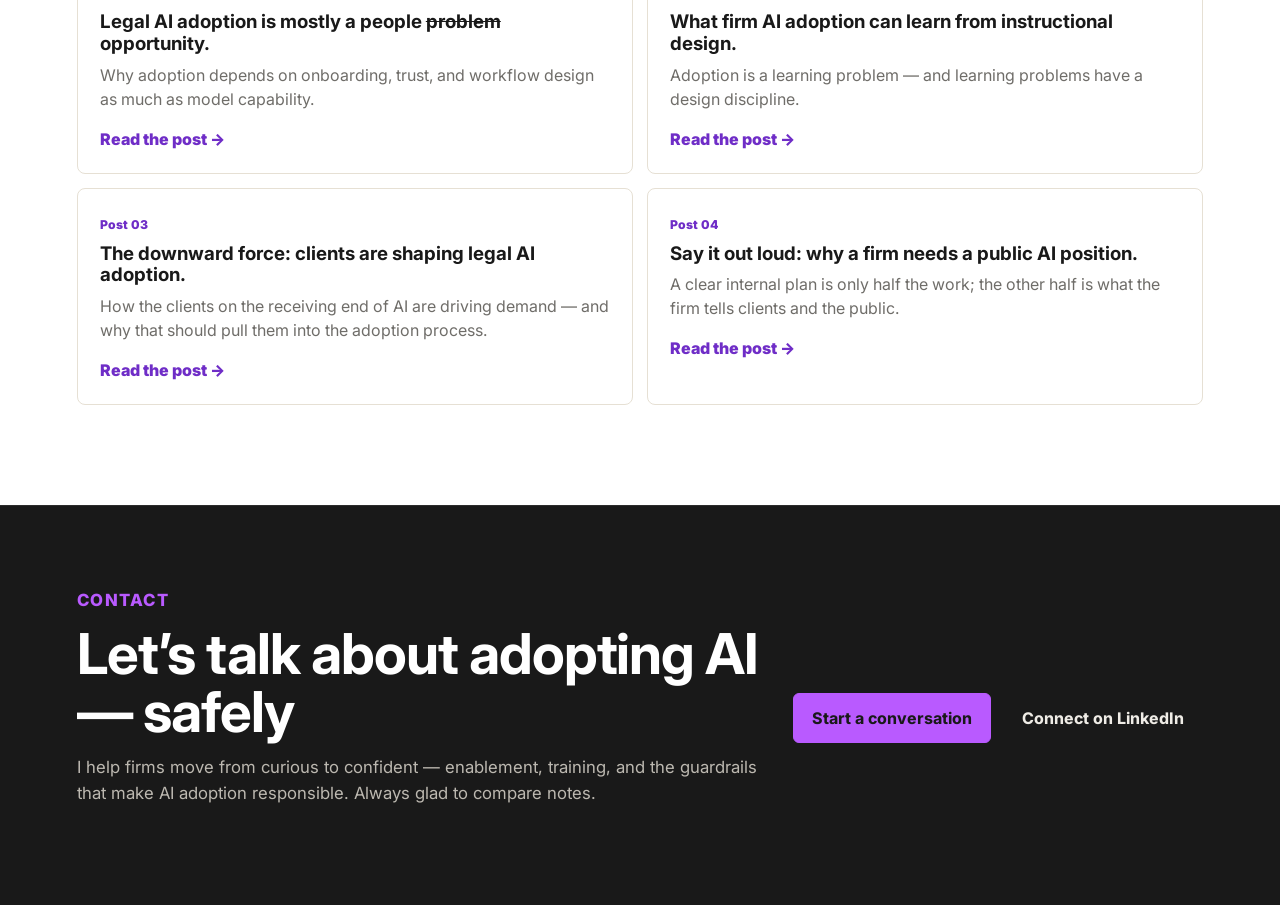
==== commit bfda6929: "some links" ====
--- a/index.html
+++ b/index.html
@@ -257,9 +257,10 @@
               for our office &mdash; the strategic rationale, governance principles (low-risk, human-reviewed,
               measurable, iterative, secure), an explicit included/excluded scope, an approved tech stack
               (Filevine + Claude), a phased rollout, and success metrics covering value and risk. It is real
-              internal firm work, so I keep it confidential and can share it directly on request. The samples
-              below show how I&rsquo;d take that pilot&rsquo;s governance foundation and build it into full,
-              role-based enablement.
+              internal firm work, so I keep it confidential and can share it directly on request. The
+              <a href="#analysis">example below</a> shows how I&rsquo;ve managed AI adoption and enablement very
+              recently, and the <a href="#playbook">samples below</a> show how I&rsquo;d take that
+              pilot&rsquo;s governance foundation and build it into full, role-based enablement.
             </p>
           </article>
           <article class="exp-card">
--- a/styles.css
+++ b/styles.css
@@ -1281,6 +1281,17 @@
   margin-top: 0.85em;
 }
 
+.exp-card a {
+  color: var(--blue);
+  font-weight: 600;
+  text-decoration: underline;
+  text-underline-offset: 2px;
+}
+
+.exp-card a:hover {
+  color: var(--brand);
+}
+
 @media (max-width: 920px) {
   .exp-grid {
     grid-template-columns: 1fr;
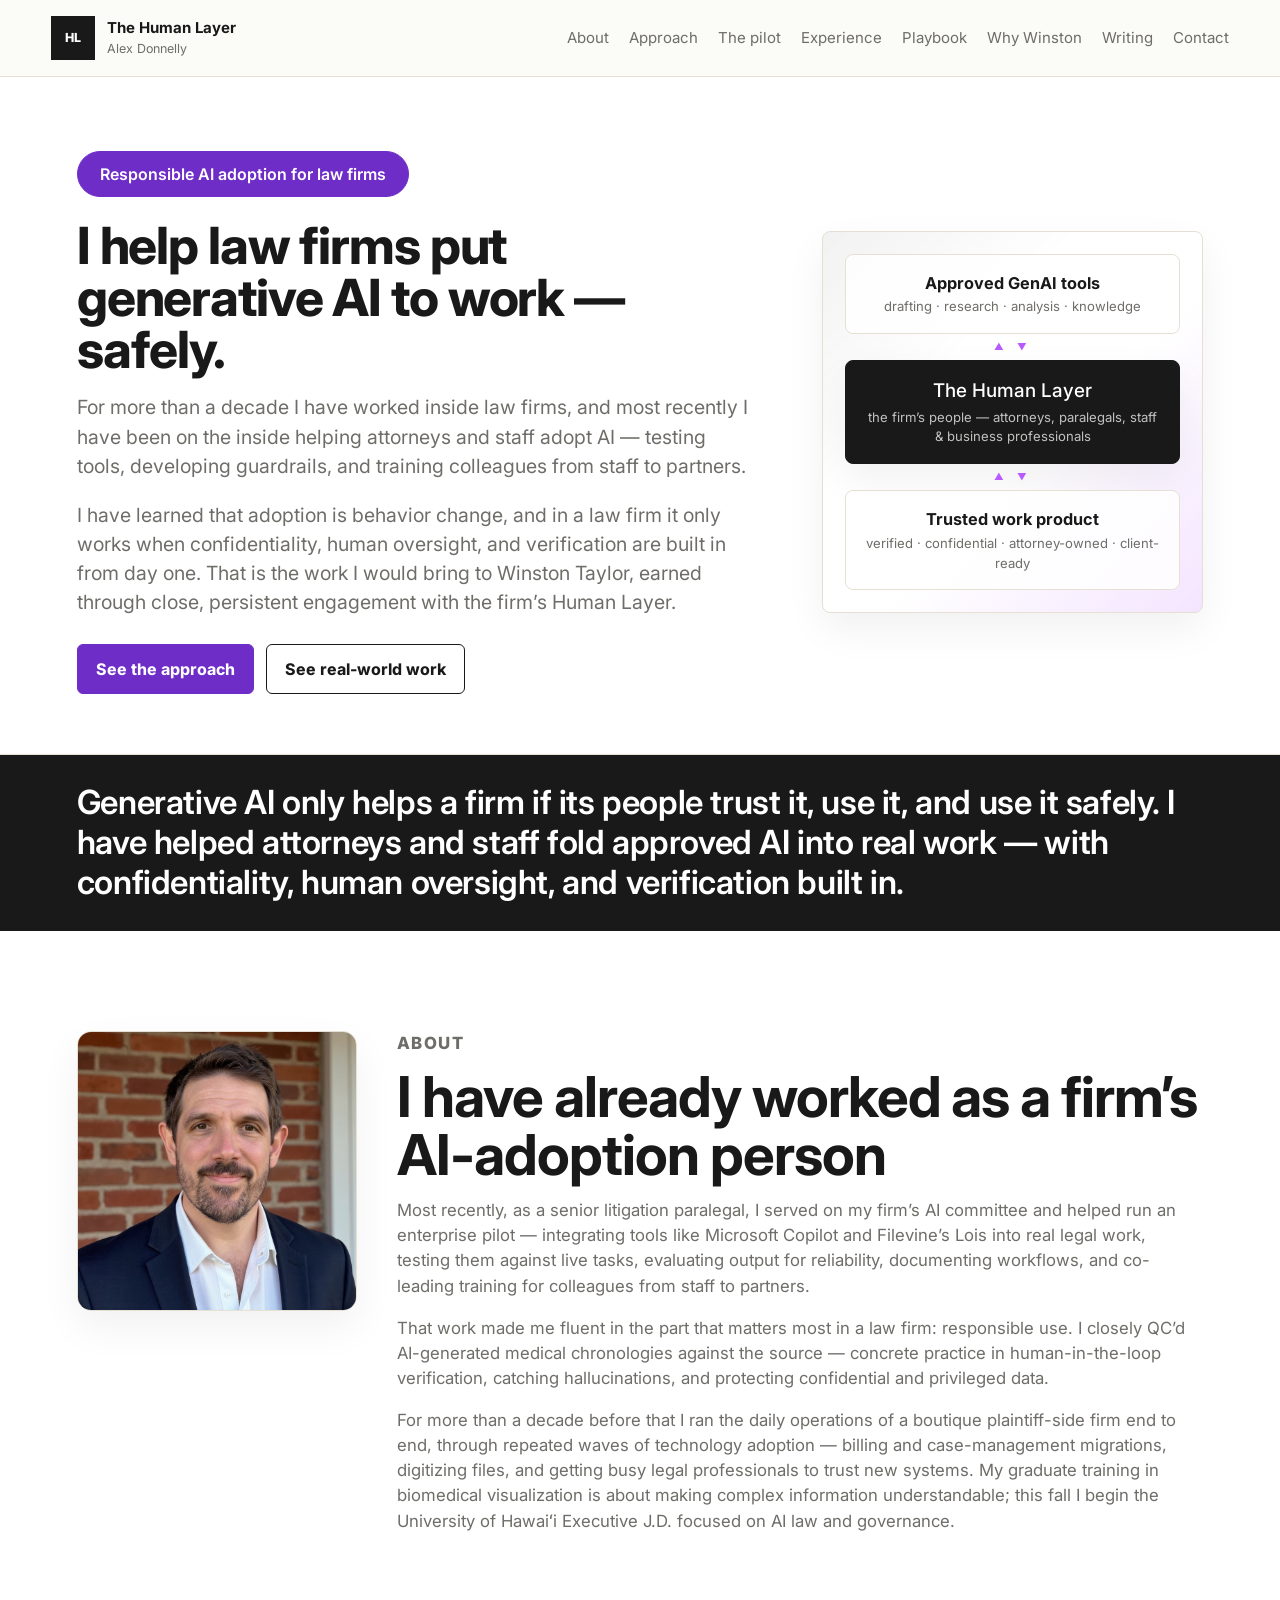
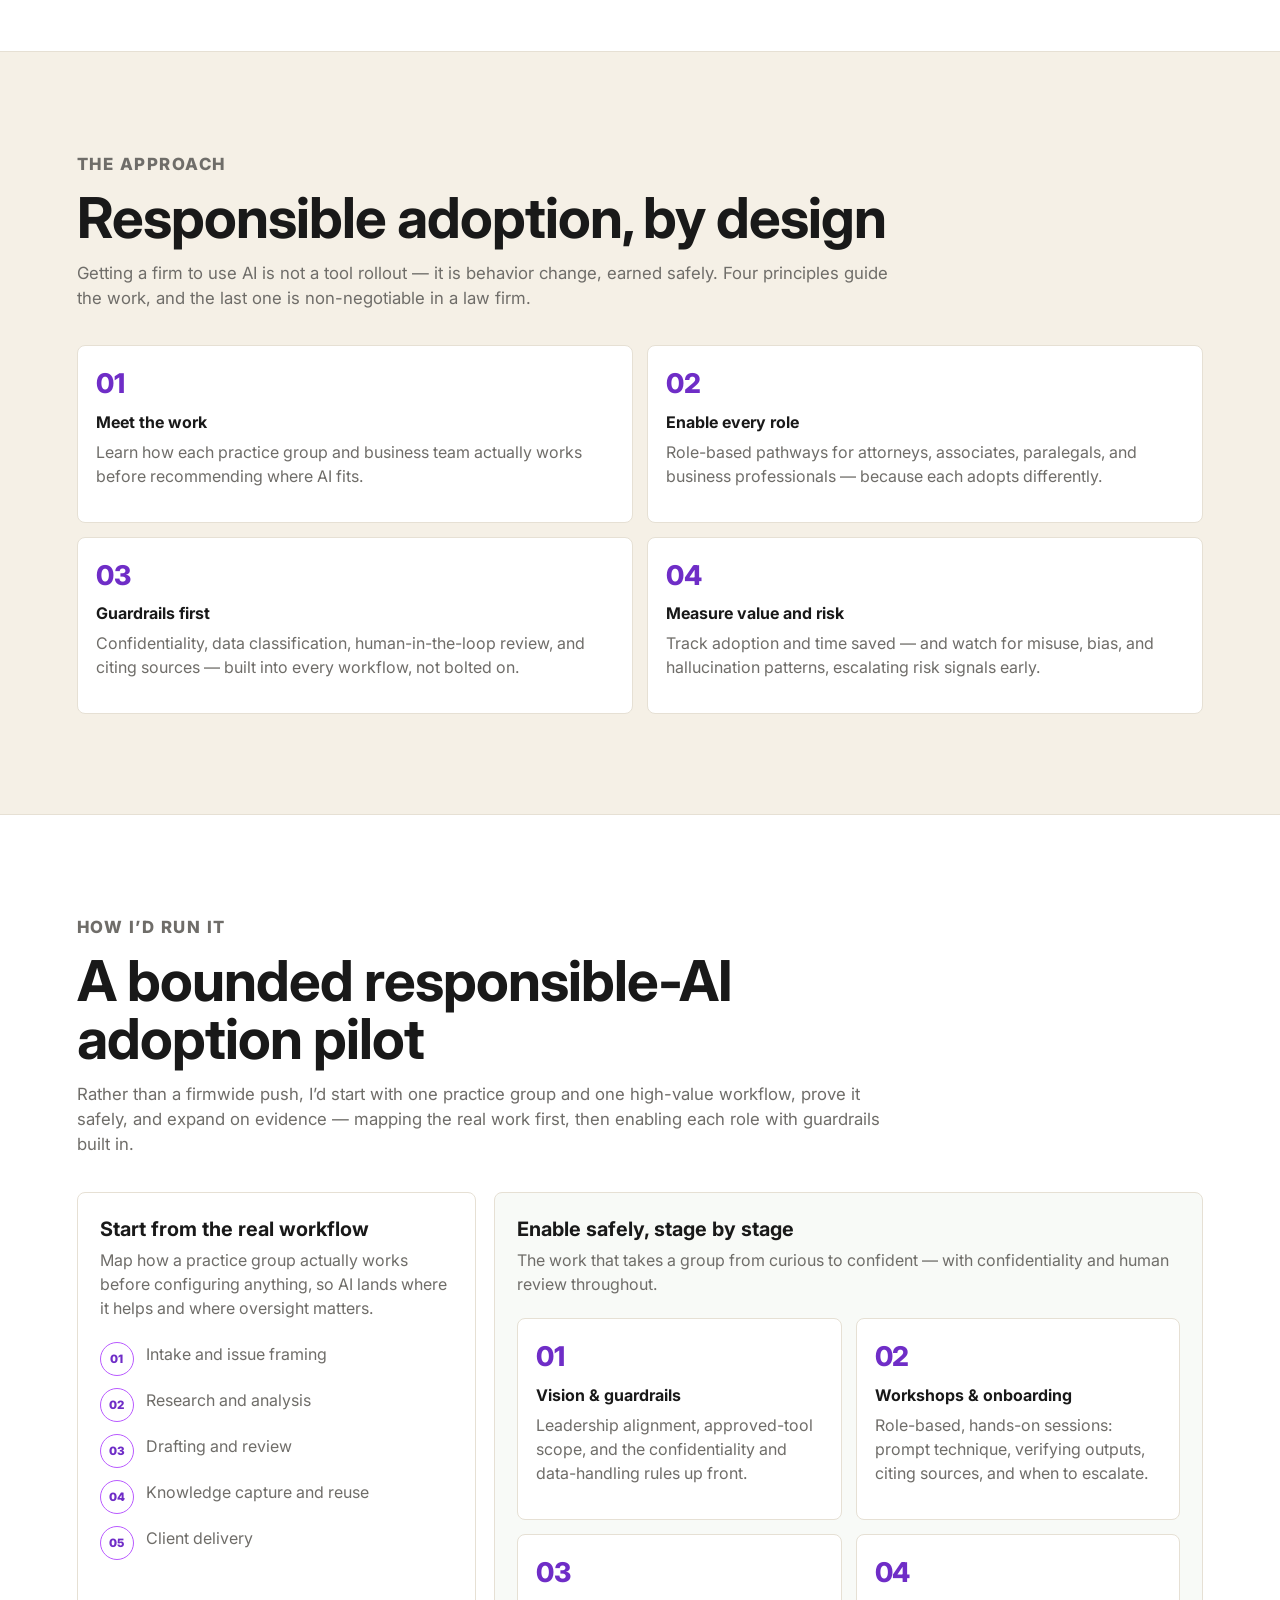
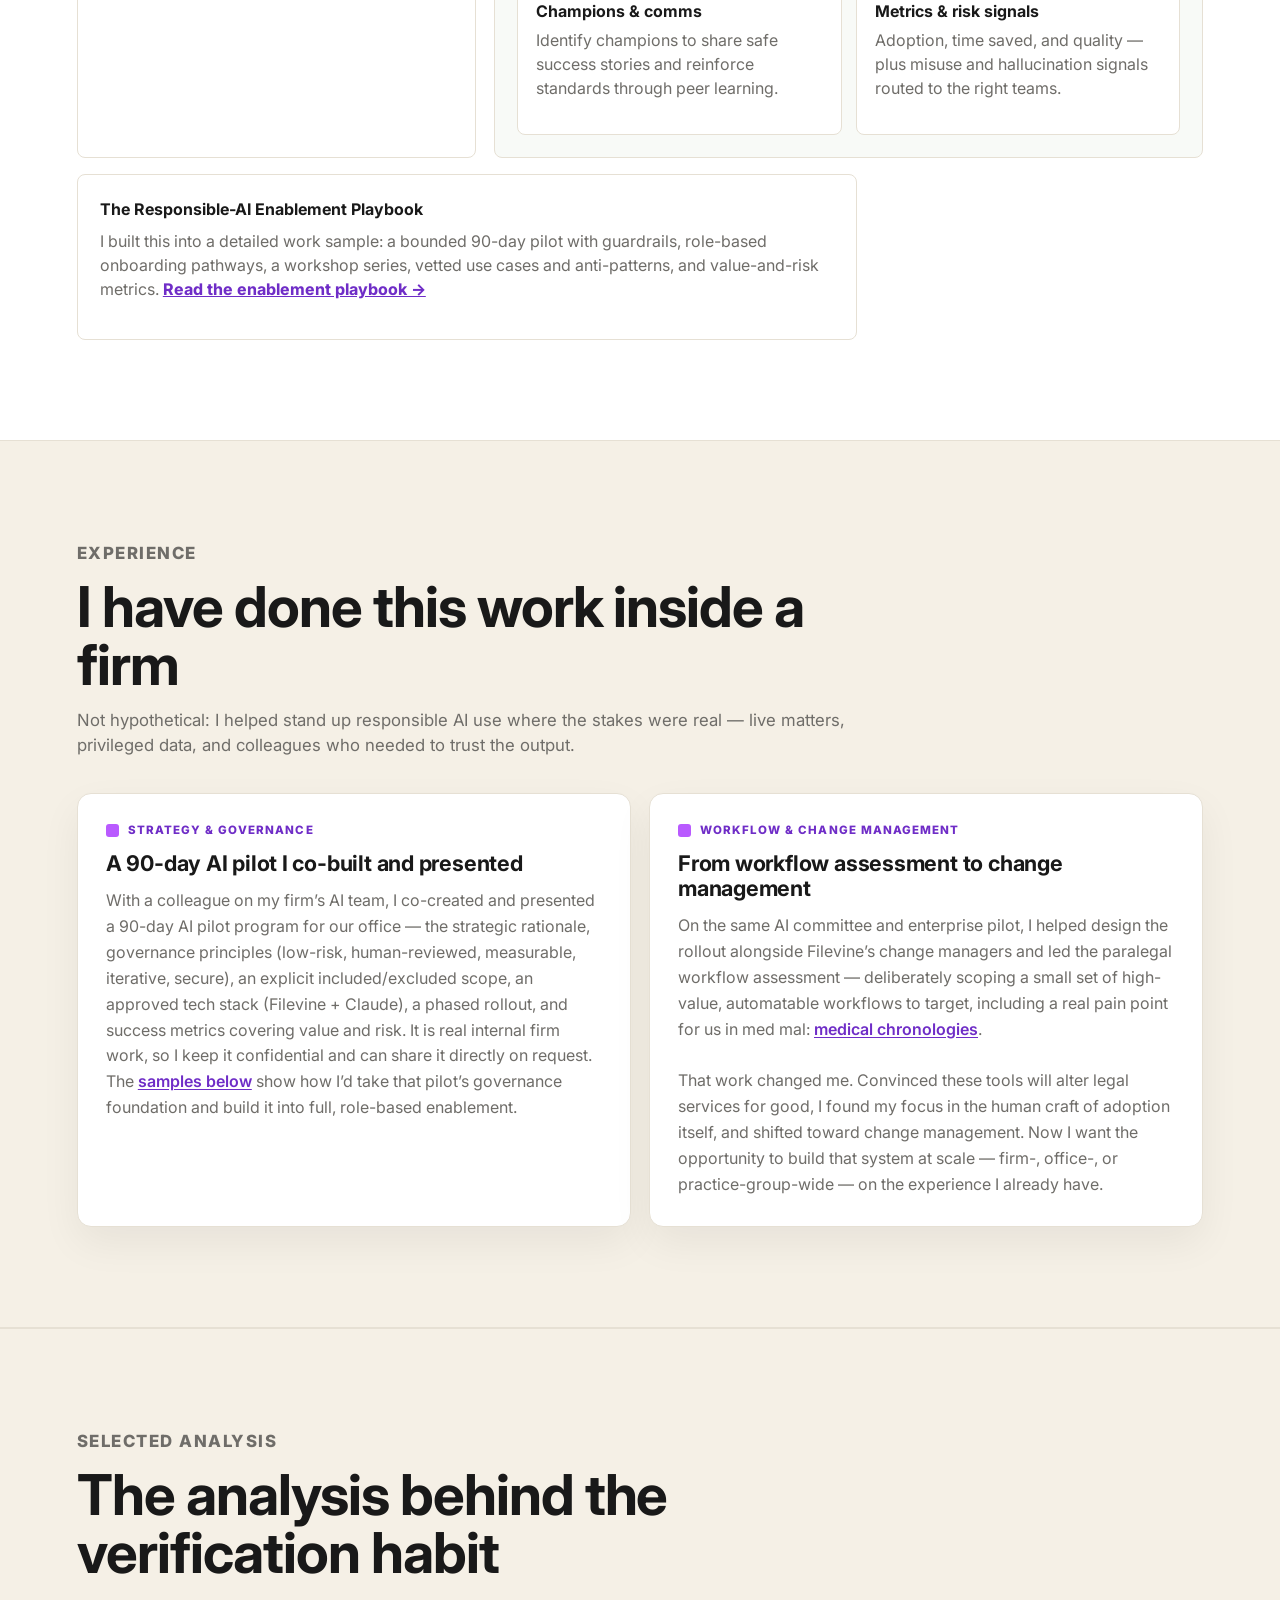
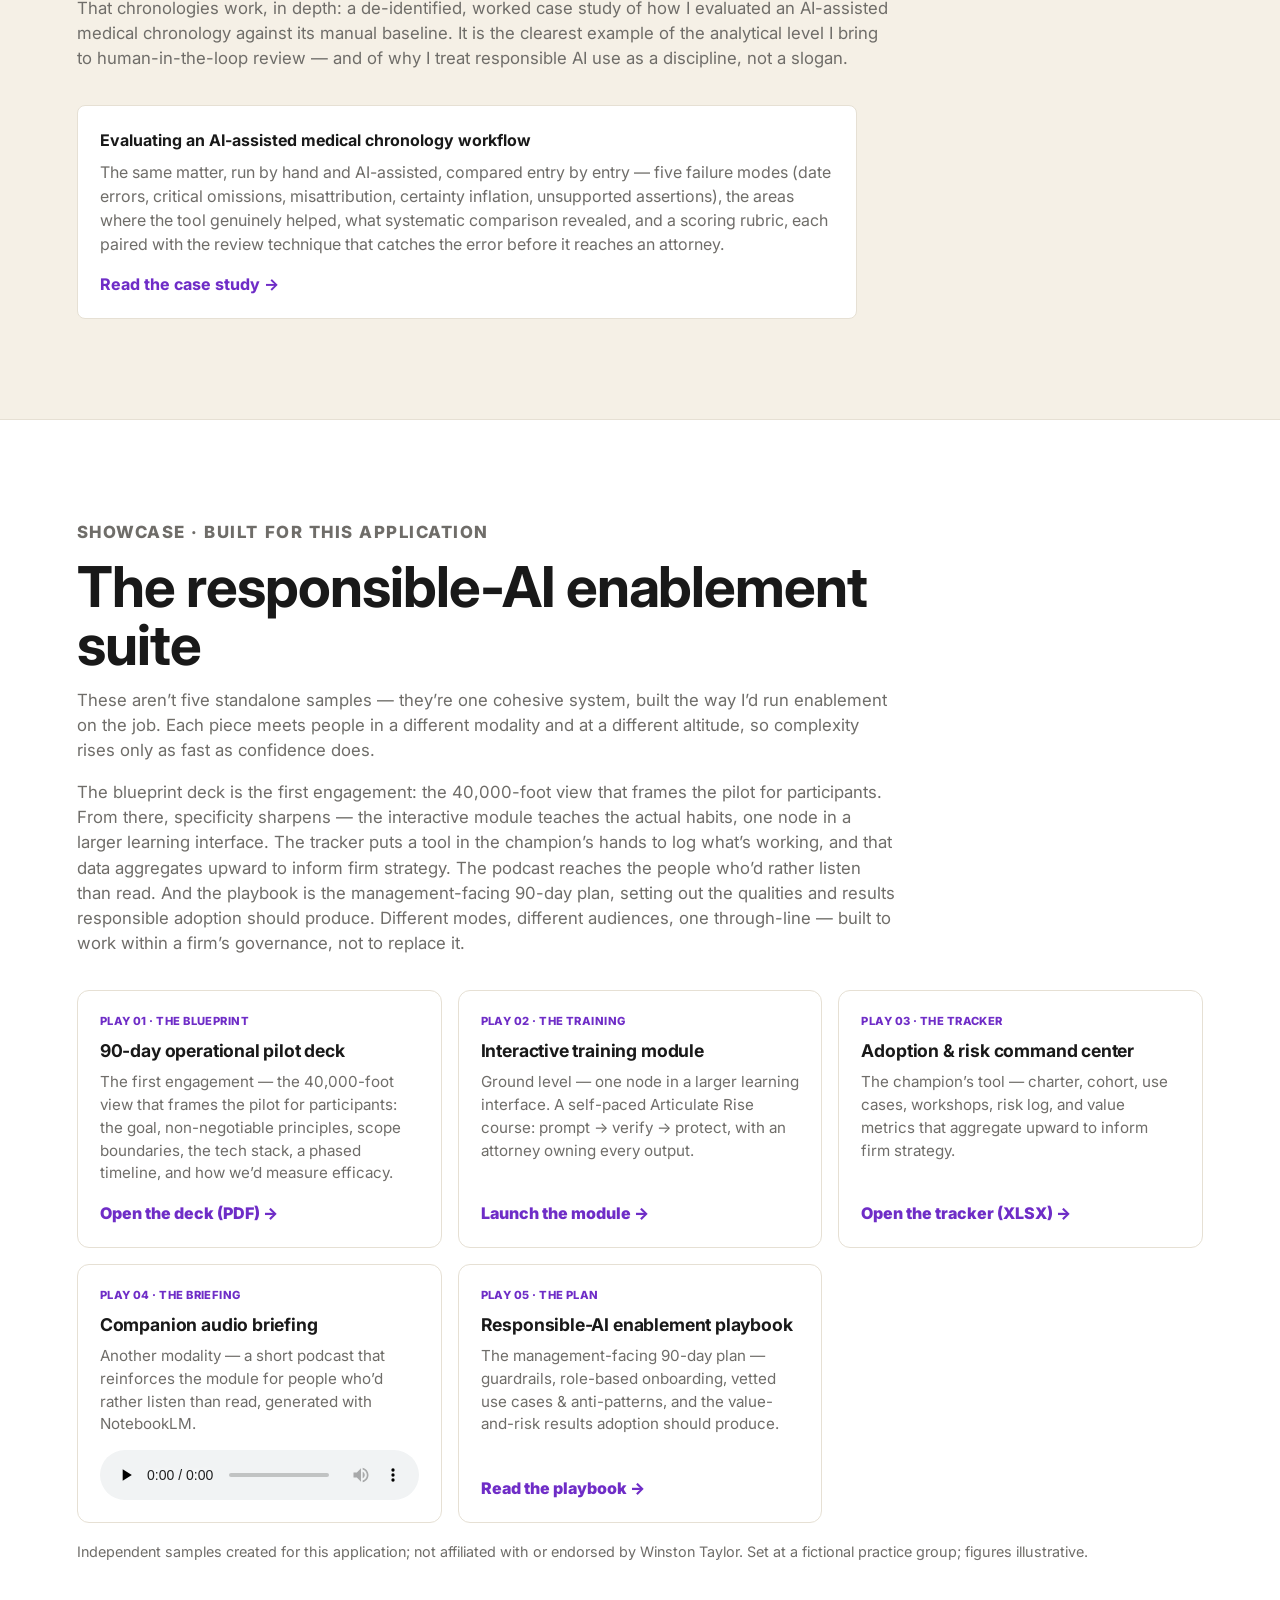
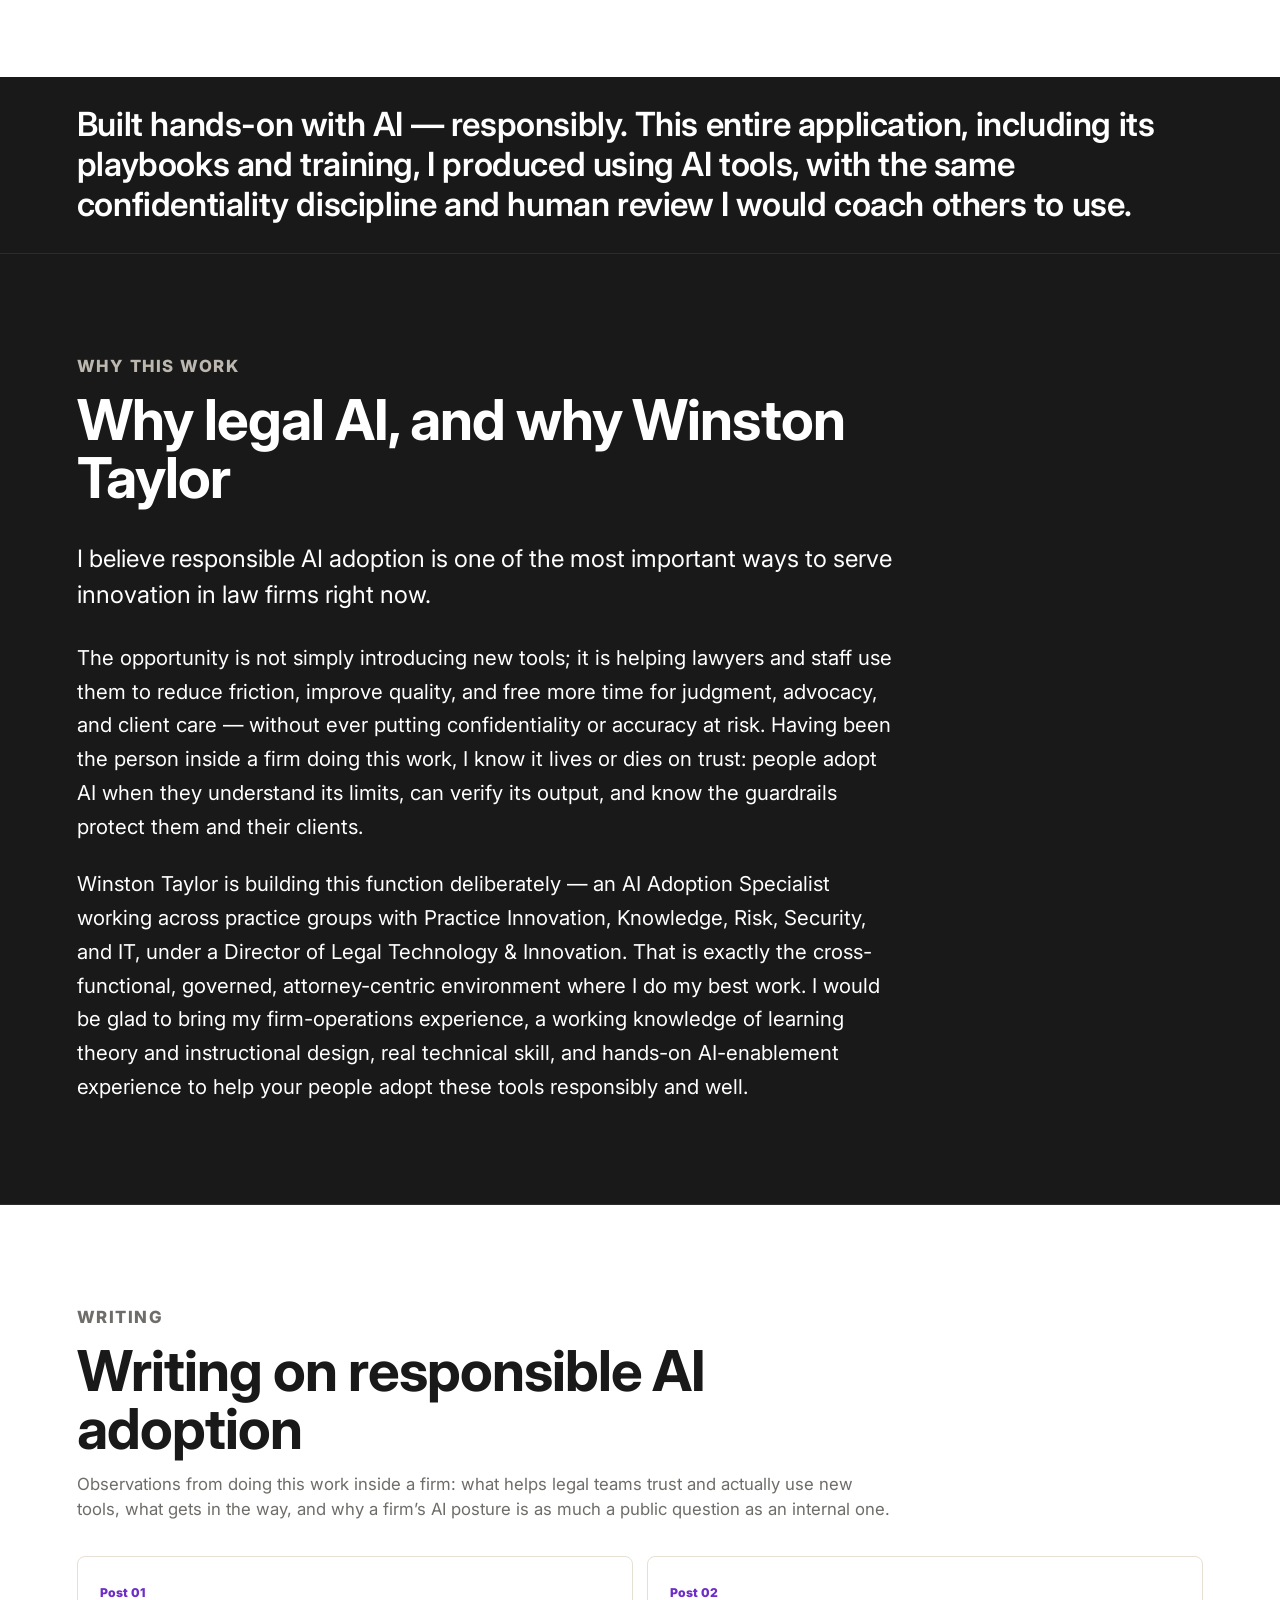
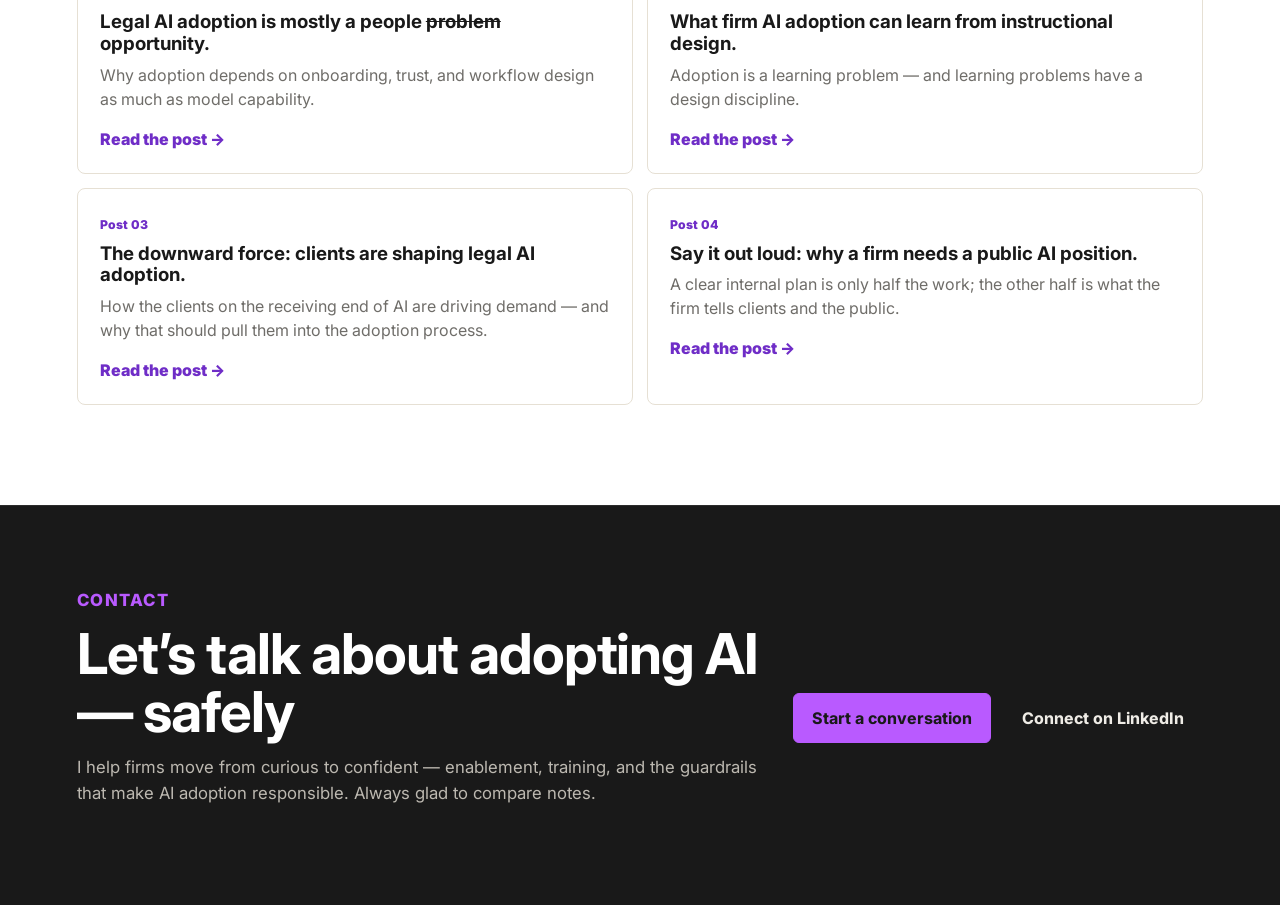
==== commit 539238a8: "cover letter. udpate" ====
--- a/index.html
+++ b/index.html
@@ -258,9 +258,8 @@
               measurable, iterative, secure), an explicit included/excluded scope, an approved tech stack
               (Filevine + Claude), a phased rollout, and success metrics covering value and risk. It is real
               internal firm work, so I keep it confidential and can share it directly on request. The
-              <a href="#analysis">example below</a> shows how I&rsquo;ve managed AI adoption and enablement very
-              recently, and the <a href="#playbook">samples below</a> show how I&rsquo;d take that
-              pilot&rsquo;s governance foundation and build it into full, role-based enablement.
+              <a href="#playbook">samples below</a> show how I&rsquo;d take that pilot&rsquo;s governance
+              foundation and build it into full, role-based enablement.
             </p>
           </article>
           <article class="exp-card">
@@ -270,7 +269,7 @@
               On the same AI committee and enterprise pilot, I helped design the rollout alongside
               Filevine&rsquo;s change managers and led the paralegal workflow assessment &mdash; deliberately
               scoping a small set of high-value, automatable workflows to target, including a real pain point
-              for us in med mal: medical chronologies.
+              for us in med mal: <a href="#analysis">medical chronologies</a>.
             </p>
             <p>
               That work changed me. Convinced these tools will alter legal services for good, I found my focus
